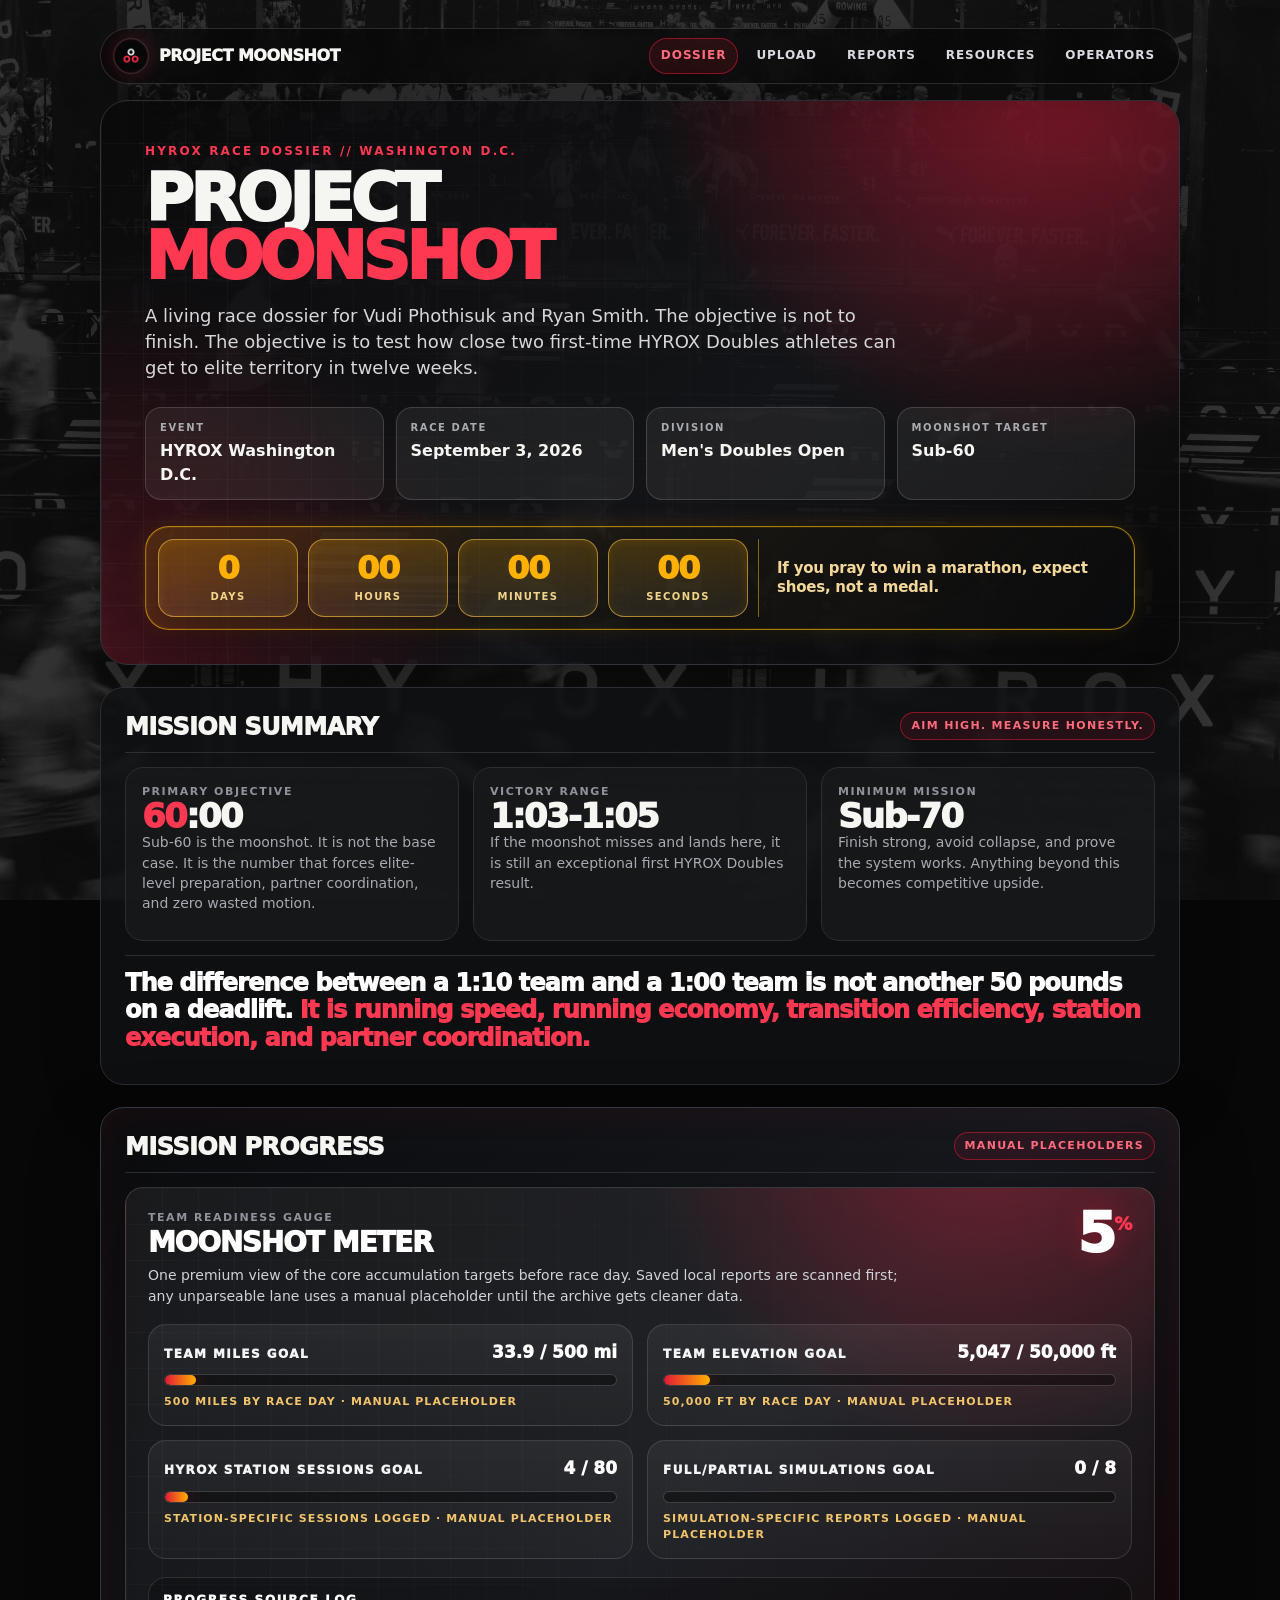
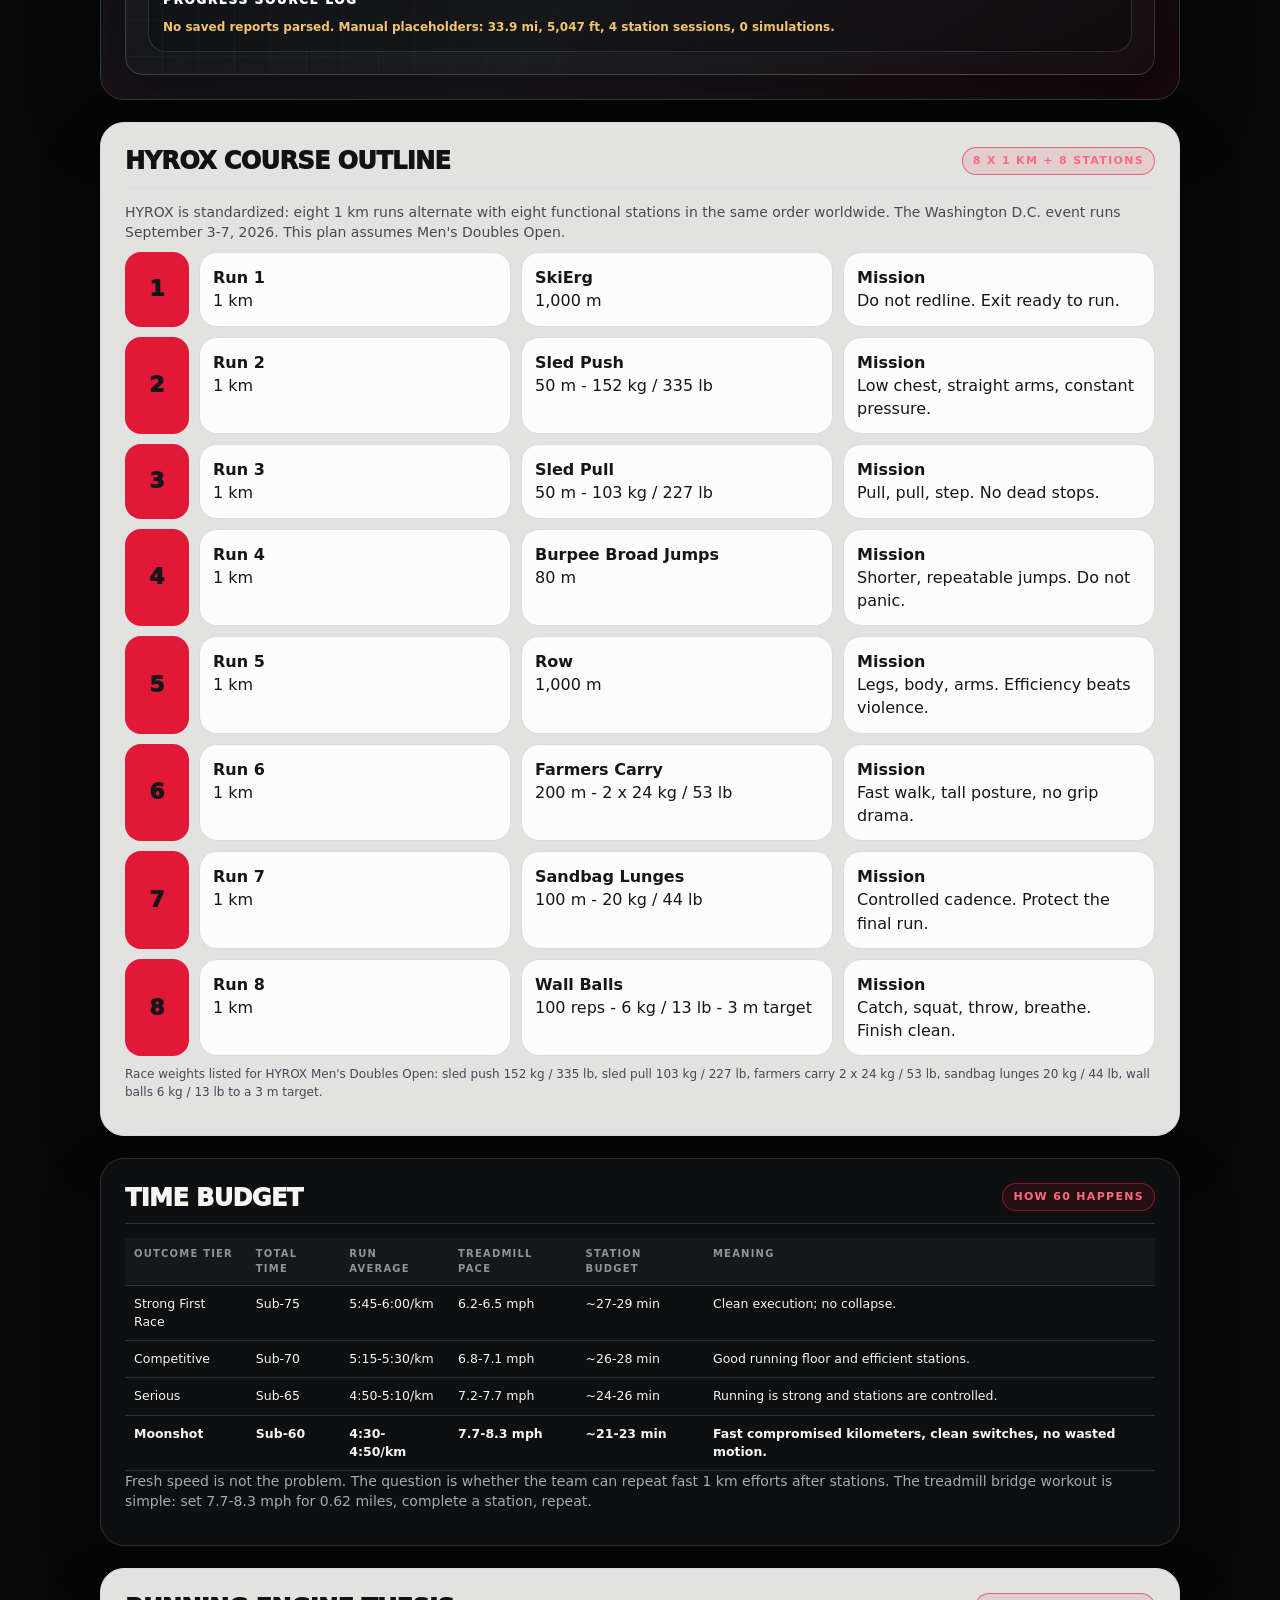
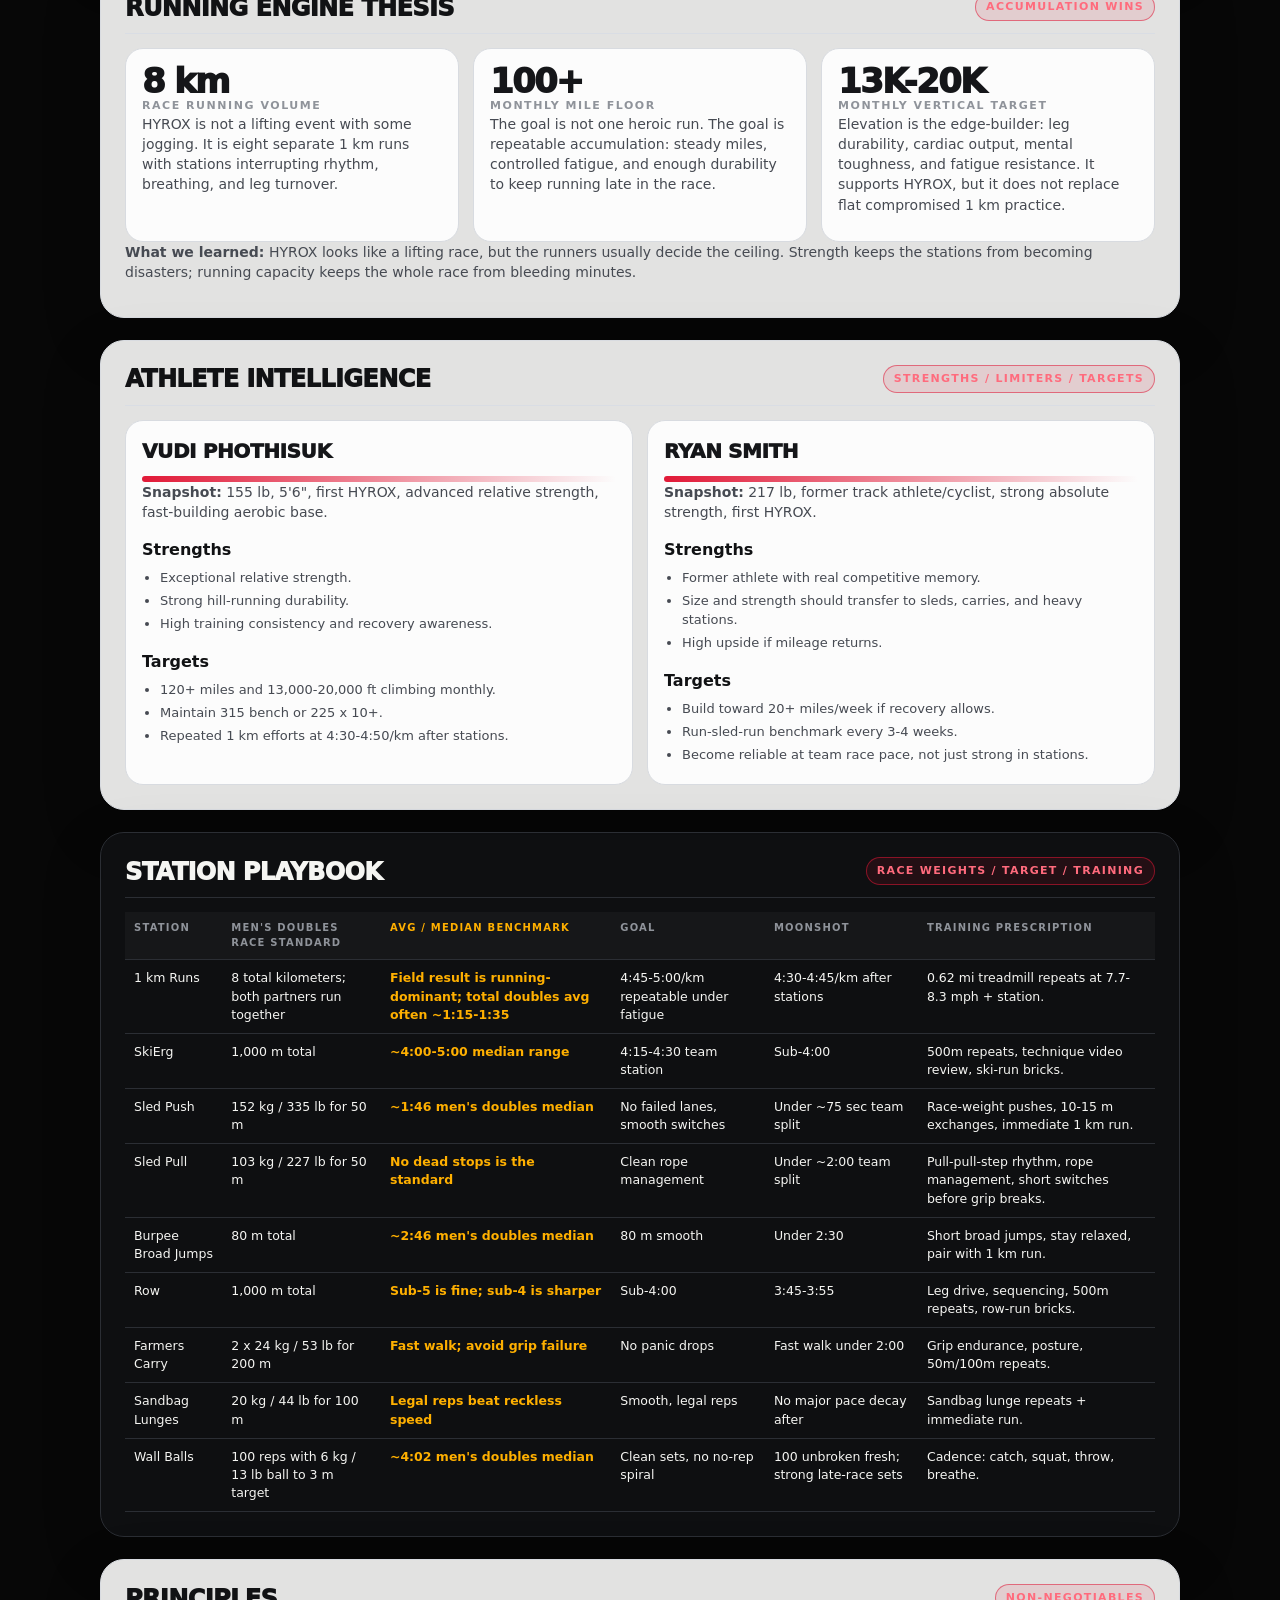
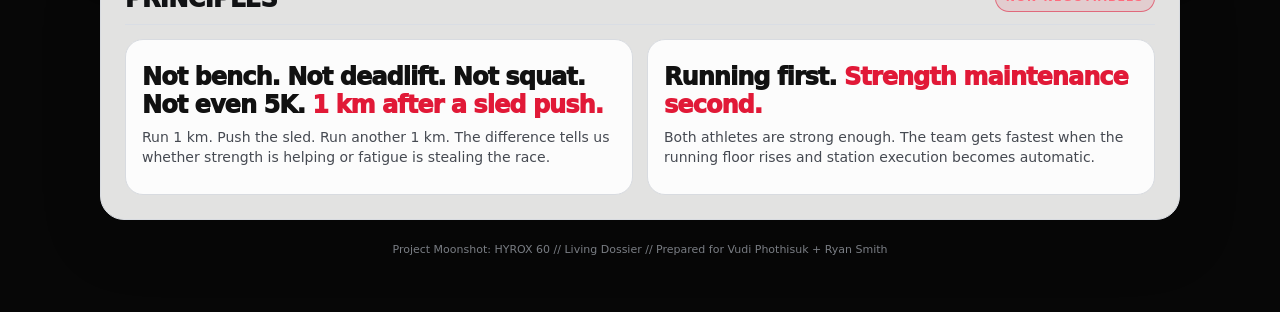
==== index.html @ 7781906c "Update favicon references and panel opacity" ====
<!DOCTYPE html>
<html lang="en">
<head>
<meta charset="UTF-8" />
<meta name="viewport" content="width=device-width, initial-scale=1.0" />
<title>Project Moonshot: HYROX 60</title>
<link rel="icon" type="image/png" href="OOO.png?v=4">
<link rel="apple-touch-icon" href="OOO.png?v=4">
<link rel="stylesheet" href="styles.css" />
<script src="script.js" defer></script>
</head>
<body class="page-index">
<div class="doc">
  <nav class="site-nav" aria-label="Project Moonshot navigation">
    <button class="mobile-menu-toggle" type="button" aria-label="Open navigation menu" aria-expanded="false" aria-controls="primary-nav-links" data-mobile-nav-toggle>
      <span></span>
      <span></span>
      <span></span>
    </button>
    <a class="brand" href="index.html"><span class="brand-mark"><img src="OOO.png" alt="Project Moonshot mark" class="brand-mark-img"></span><span>Project Moonshot</span></a>
    <div class="nav-links" id="primary-nav-links" data-mobile-menu>
      <a class="active" href="index.html">Dossier</a>
      <a href="upload.html">Upload</a>
      <a href="reports.html">Reports</a>
      <a href="resources.html">Resources</a>
      <a href="operators.html">OPERATORS</a>
    </div>
  </nav>

  <section class="hero">
    <div class="eyebrow">HYROX Race Dossier // Washington D.C.</div>
    <h1>Project <span class="h1-accent">Moonshot</span></h1>
    <div class="subtitle">A living race dossier for Vudi Phothisuk and Ryan Smith. The objective is not to finish. The objective is to test how close two first-time HYROX Doubles athletes can get to elite territory in twelve weeks.</div>
    <div class="meta">
      <div class="meta-card"><div class="label">Event</div><div class="value">HYROX Washington D.C.</div></div>
      <div class="meta-card"><div class="label">Race Date</div><div class="value">September 3, 2026</div></div>
      <div class="meta-card"><div class="label">Division</div><div class="value">Men's Doubles Open</div></div>
      <div class="meta-card"><div class="label">Moonshot Target</div><div class="value">Sub-60</div></div>
    </div>
    <div class="countdown" data-countdown aria-label="Countdown to race day">
      <div class="countdown-box"><strong data-days>--</strong><span>Days</span></div>
      <div class="countdown-box"><strong data-hours>--</strong><span>Hours</span></div>
      <div class="countdown-box"><strong data-minutes>--</strong><span>Minutes</span></div>
      <div class="countdown-box"><strong data-seconds>--</strong><span>Seconds</span></div>
      <figure class="countdown-quote" aria-live="polite">
        <blockquote data-daily-quote>The clock is not pressure. It is information.</blockquote>
      </figure>
    </div>
  </section>

  <section class="section">
    <div class="section-header"><h2>Mission Summary</h2><span class="tag">Aim high. Measure honestly.</span></div>
    <div class="grid grid-3">
      <div class="card"><div class="label">Primary Objective</div><div class="metric"><span>60</span>:00</div><p>Sub-60 is the moonshot. It is not the base case. It is the number that forces elite-level preparation, partner coordination, and zero wasted motion.</p></div>
      <div class="card"><div class="label">Victory Range</div><div class="metric">1:03-1:05</div><p>If the moonshot misses and lands here, it is still an exceptional first HYROX Doubles result.</p></div>
      <div class="card"><div class="label">Minimum Mission</div><div class="metric">Sub-70</div><p>Finish strong, avoid collapse, and prove the system works. Anything beyond this becomes competitive upside.</p></div>
    </div>
    <div class="divider"></div>
    <p class="quote">The difference between a 1:10 team and a 1:00 team is not another 50 pounds on a deadlift. <span class="red">It is running speed, running economy, transition efficiency, station execution, and partner coordination.</span></p>
  </section>

  <section class="section mission-progress" data-mission-progress>
    <div class="section-header"><h2>Mission Progress</h2><span class="tag" data-meter-source>Moonshot Meter</span></div>
    <div class="moonshot-meter card">
      <div class="meter-topline">
        <div>
          <div class="label">Team Readiness Gauge</div>
          <h3>Moonshot Meter</h3>
        </div>
        <div class="meter-score"><span data-meter-total>--</span><small>%</small></div>
      </div>
      <p class="meter-copy">One premium view of the core accumulation targets before race day. Saved local reports are scanned first; any unparseable lane uses a manual placeholder until the archive gets cleaner data.</p>
      <div class="meter-grid" aria-label="Moonshot Meter progress goals">
        <div class="meter-row" data-progress-row data-goal="miles" data-target="500">
          <div class="meter-row-head"><span>Team Miles Goal</span><strong data-progress-value>-- / 500 mi</strong></div>
          <div class="progress-track" role="progressbar" aria-label="Team Miles Goal" aria-valuemin="0" aria-valuemax="500" aria-valuenow="0"><span data-progress-bar></span></div>
          <div class="meter-note">500 miles by race day</div>
        </div>
        <div class="meter-row" data-progress-row data-goal="elevation" data-target="50000">
          <div class="meter-row-head"><span>Team Elevation Goal</span><strong data-progress-value>-- / 50,000 ft</strong></div>
          <div class="progress-track" role="progressbar" aria-label="Team Elevation Goal" aria-valuemin="0" aria-valuemax="50000" aria-valuenow="0"><span data-progress-bar></span></div>
          <div class="meter-note">50,000 ft by race day</div>
        </div>
        <div class="meter-row" data-progress-row data-goal="stations" data-target="80">
          <div class="meter-row-head"><span>HYROX Station Sessions Goal</span><strong data-progress-value>-- / 80</strong></div>
          <div class="progress-track" role="progressbar" aria-label="HYROX Station Sessions Goal" aria-valuemin="0" aria-valuemax="80" aria-valuenow="0"><span data-progress-bar></span></div>
          <div class="meter-note">Station-specific sessions logged</div>
        </div>
        <div class="meter-row" data-progress-row data-goal="simulations" data-target="8">
          <div class="meter-row-head"><span>Full/Partial Simulations Goal</span><strong data-progress-value>-- / 8</strong></div>
          <div class="progress-track" role="progressbar" aria-label="Full or partial simulation goal" aria-valuemin="0" aria-valuemax="8" aria-valuenow="0"><span data-progress-bar></span></div>
          <div class="meter-note">Simulation-specific reports logged</div>
        </div>
      </div>
      <div class="progress-source-log" data-progress-source-log aria-label="Progress source log">
        <div class="source-log-title">Progress Source Log</div>
        <div class="source-log-empty">No saved reports parsed yet. Manual placeholders are clearly labeled.</div>
      </div>
    </div>
  </section>

  <section class="section light">
    <div class="section-header"><h2>HYROX Course Outline</h2><span class="tag">8 x 1 km + 8 stations</span></div>
    <p>HYROX is standardized: eight 1 km runs alternate with eight functional stations in the same order worldwide. The Washington D.C. event runs September 3-7, 2026. This plan assumes Men's Doubles Open.</p>
    <div class="course-row"><div class="num">1</div><div class="card"><b>Run 1</b><br>1 km</div><div class="card"><b>SkiErg</b><br>1,000 m</div><div class="card"><b>Mission</b><br>Do not redline. Exit ready to run.</div></div>
    <div class="course-row"><div class="num">2</div><div class="card"><b>Run 2</b><br>1 km</div><div class="card"><b>Sled Push</b><br>50 m - 152 kg / 335 lb</div><div class="card"><b>Mission</b><br>Low chest, straight arms, constant pressure.</div></div>
    <div class="course-row"><div class="num">3</div><div class="card"><b>Run 3</b><br>1 km</div><div class="card"><b>Sled Pull</b><br>50 m - 103 kg / 227 lb</div><div class="card"><b>Mission</b><br>Pull, pull, step. No dead stops.</div></div>
    <div class="course-row"><div class="num">4</div><div class="card"><b>Run 4</b><br>1 km</div><div class="card"><b>Burpee Broad Jumps</b><br>80 m</div><div class="card"><b>Mission</b><br>Shorter, repeatable jumps. Do not panic.</div></div>
    <div class="course-row"><div class="num">5</div><div class="card"><b>Run 5</b><br>1 km</div><div class="card"><b>Row</b><br>1,000 m</div><div class="card"><b>Mission</b><br>Legs, body, arms. Efficiency beats violence.</div></div>
    <div class="course-row"><div class="num">6</div><div class="card"><b>Run 6</b><br>1 km</div><div class="card"><b>Farmers Carry</b><br>200 m - 2 x 24 kg / 53 lb</div><div class="card"><b>Mission</b><br>Fast walk, tall posture, no grip drama.</div></div>
    <div class="course-row"><div class="num">7</div><div class="card"><b>Run 7</b><br>1 km</div><div class="card"><b>Sandbag Lunges</b><br>100 m - 20 kg / 44 lb</div><div class="card"><b>Mission</b><br>Controlled cadence. Protect the final run.</div></div>
    <div class="course-row"><div class="num">8</div><div class="card"><b>Run 8</b><br>1 km</div><div class="card"><b>Wall Balls</b><br>100 reps - 6 kg / 13 lb - 3 m target</div><div class="card"><b>Mission</b><br>Catch, squat, throw, breathe. Finish clean.</div></div>
    <p class="small">Race weights listed for HYROX Men's Doubles Open: sled push 152 kg / 335 lb, sled pull 103 kg / 227 lb, farmers carry 2 x 24 kg / 53 lb, sandbag lunges 20 kg / 44 lb, wall balls 6 kg / 13 lb to a 3 m target.</p>
  </section>

  <section class="section">
    <div class="section-header"><h2>Time Budget</h2><span class="tag">How 60 happens</span></div>
    <table class="time-budget-table">
      <thead><tr><th>Outcome Tier</th><th>Total Time</th><th>Run Average</th><th>Treadmill Pace</th><th>Station Budget</th><th>Meaning</th></tr></thead>
      <tbody>
        <tr><td>Strong First Race</td><td>Sub-75</td><td>5:45-6:00/km</td><td>6.2-6.5 mph</td><td>~27-29 min</td><td>Clean execution; no collapse.</td></tr>
        <tr><td>Competitive</td><td>Sub-70</td><td>5:15-5:30/km</td><td>6.8-7.1 mph</td><td>~26-28 min</td><td>Good running floor and efficient stations.</td></tr>
        <tr><td>Serious</td><td>Sub-65</td><td>4:50-5:10/km</td><td>7.2-7.7 mph</td><td>~24-26 min</td><td>Running is strong and stations are controlled.</td></tr>
        <tr><td><b>Moonshot</b></td><td><b>Sub-60</b></td><td><b>4:30-4:50/km</b></td><td><b>7.7-8.3 mph</b></td><td><b>~21-23 min</b></td><td><b>Fast compromised kilometers, clean switches, no wasted motion.</b></td></tr>
      </tbody>
    </table>
    <p>Fresh speed is not the problem. The question is whether the team can repeat fast 1 km efforts after stations. The treadmill bridge workout is simple: set 7.7-8.3 mph for 0.62 miles, complete a station, repeat.</p>
  </section>

  <section class="section light">
    <div class="section-header"><h2>Running Engine Thesis</h2><span class="tag">Accumulation wins</span></div>
    <div class="grid grid-3">
      <div class="card"><div class="metric">8 km</div><div class="label">Race running volume</div><p>HYROX is not a lifting event with some jogging. It is eight separate 1 km runs with stations interrupting rhythm, breathing, and leg turnover.</p></div>
      <div class="card"><div class="metric">100+</div><div class="label">Monthly mile floor</div><p>The goal is not one heroic run. The goal is repeatable accumulation: steady miles, controlled fatigue, and enough durability to keep running late in the race.</p></div>
      <div class="card"><div class="metric">13K-20K</div><div class="label">Monthly vertical target</div><p>Elevation is the edge-builder: leg durability, cardiac output, mental toughness, and fatigue resistance. It supports HYROX, but it does not replace flat compromised 1 km practice.</p></div>
    </div>
    <p><b>What we learned:</b> HYROX looks like a lifting race, but the runners usually decide the ceiling. Strength keeps the stations from becoming disasters; running capacity keeps the whole race from bleeding minutes.</p>
  </section>

  <section class="section light">
    <div class="section-header"><h2>Athlete Intelligence</h2><span class="tag">Strengths / limiters / targets</span></div>
    <div class="grid grid-2">
      <div class="card">
        <div class="name">Vudi Phothisuk</div><div class="redline"></div>
        <p><b>Snapshot:</b> 155 lb, 5'6", first HYROX, advanced relative strength, fast-building aerobic base.</p>
        <h3>Strengths</h3><ul><li>Exceptional relative strength.</li><li>Strong hill-running durability.</li><li>High training consistency and recovery awareness.</li></ul>
        <h3>Targets</h3><ul><li>120+ miles and 13,000-20,000 ft climbing monthly.</li><li>Maintain 315 bench or 225 x 10+.</li><li>Repeated 1 km efforts at 4:30-4:50/km after stations.</li></ul>
      </div>
      <div class="card">
        <div class="name">Ryan Smith</div><div class="redline"></div>
        <p><b>Snapshot:</b> 217 lb, former track athlete/cyclist, strong absolute strength, first HYROX.</p>
        <h3>Strengths</h3><ul><li>Former athlete with real competitive memory.</li><li>Size and strength should transfer to sleds, carries, and heavy stations.</li><li>High upside if mileage returns.</li></ul>
        <h3>Targets</h3><ul><li>Build toward 20+ miles/week if recovery allows.</li><li>Run-sled-run benchmark every 3-4 weeks.</li><li>Become reliable at team race pace, not just strong in stations.</li></ul>
      </div>
    </div>
  </section>

  <section class="section">
    <div class="section-header"><h2>Station Playbook</h2><span class="tag">Race weights / target / training</span></div>
    <table class="station-table">
      <thead><tr><th>Station</th><th>Men's Doubles Race Standard</th><th class="avg">Avg / Median Benchmark</th><th>Goal</th><th>Moonshot</th><th>Training Prescription</th></tr></thead>
      <tbody>
        <tr><td>1 km Runs</td><td>8 total kilometers; both partners run together</td><td class="avg">Field result is running-dominant; total doubles avg often ~1:15-1:35</td><td>4:45-5:00/km repeatable under fatigue</td><td>4:30-4:45/km after stations</td><td>0.62 mi treadmill repeats at 7.7-8.3 mph + station.</td></tr>
        <tr><td>SkiErg</td><td>1,000 m total</td><td class="avg">~4:00-5:00 median range</td><td>4:15-4:30 team station</td><td>Sub-4:00</td><td>500m repeats, technique video review, ski-run bricks.</td></tr>
        <tr><td>Sled Push</td><td>152 kg / 335 lb for 50 m</td><td class="avg">~1:46 men's doubles median</td><td>No failed lanes, smooth switches</td><td>Under ~75 sec team split</td><td>Race-weight pushes, 10-15 m exchanges, immediate 1 km run.</td></tr>
        <tr><td>Sled Pull</td><td>103 kg / 227 lb for 50 m</td><td class="avg">No dead stops is the standard</td><td>Clean rope management</td><td>Under ~2:00 team split</td><td>Pull-pull-step rhythm, rope management, short switches before grip breaks.</td></tr>
        <tr><td>Burpee Broad Jumps</td><td>80 m total</td><td class="avg">~2:46 men's doubles median</td><td>80 m smooth</td><td>Under 2:30</td><td>Short broad jumps, stay relaxed, pair with 1 km run.</td></tr>
        <tr><td>Row</td><td>1,000 m total</td><td class="avg">Sub-5 is fine; sub-4 is sharper</td><td>Sub-4:00</td><td>3:45-3:55</td><td>Leg drive, sequencing, 500m repeats, row-run bricks.</td></tr>
        <tr><td>Farmers Carry</td><td>2 x 24 kg / 53 lb for 200 m</td><td class="avg">Fast walk; avoid grip failure</td><td>No panic drops</td><td>Fast walk under 2:00</td><td>Grip endurance, posture, 50m/100m repeats.</td></tr>
        <tr><td>Sandbag Lunges</td><td>20 kg / 44 lb for 100 m</td><td class="avg">Legal reps beat reckless speed</td><td>Smooth, legal reps</td><td>No major pace decay after</td><td>Sandbag lunge repeats + immediate run.</td></tr>
        <tr><td>Wall Balls</td><td>100 reps with 6 kg / 13 lb ball to 3 m target</td><td class="avg">~4:02 men's doubles median</td><td>Clean sets, no no-rep spiral</td><td>100 unbroken fresh; strong late-race sets</td><td>Cadence: catch, squat, throw, breathe.</td></tr>
      </tbody>
    </table>
  </section>

  <section class="section light">
    <div class="section-header"><h2>Principles</h2><span class="tag">Non-negotiables</span></div>
    <div class="grid grid-2">
      <div class="card"><p class="quote" style="color:#111">Not bench. Not deadlift. Not squat. Not even 5K. <span style="color:#e11937">1 km after a sled push.</span></p><p>Run 1 km. Push the sled. Run another 1 km. The difference tells us whether strength is helping or fatigue is stealing the race.</p></div>
      <div class="card"><p class="quote" style="color:#111">Running first. <span style="color:#e11937">Strength maintenance second.</span></p><p>Both athletes are strong enough. The team gets fastest when the running floor rises and station execution becomes automatic.</p></div>
    </div>
  </section>

  <div class="footer">Project Moonshot: HYROX 60 // Living Dossier // Prepared for Vudi Phothisuk + Ryan Smith</div>
</div>
</body>
</html>
---- styles.css ----
:root{
  --bg:#070707; --card:rgba(17,18,20,.82); --card2:rgba(23,25,28,.80); --ink:#f5f5f2; --muted:#a7aab0;
  --line:#2b2e34; --red:#e11937; --red2:#ff3852; --white:#ffffff; --silver:#d8dce3;
  --amber:#ffb000; --green:#32d583; --blue:#60a5fa; --darkred:#420912;
}
*{box-sizing:border-box;-webkit-font-smoothing:antialiased;}
html,body{margin:0;padding:0;color:var(--ink);font-family:Inter, ui-sans-serif, system-ui, -apple-system, BlinkMacSystemFont,"Segoe UI",sans-serif;line-height:1.45;}
html{background:var(--bg);min-height:100%;}
body{position:relative;isolation:isolate;min-height:100vh;padding:28px 0 54px;overflow-x:hidden;background:var(--bg);}
body::before{content:"";position:fixed;inset:0;pointer-events:none;z-index:0;background-image:var(--page-bg-image,none);background-repeat:no-repeat;background-size:cover;background-position:var(--page-bg-position,right center);background-attachment:fixed;opacity:.32;filter:grayscale(100%) contrast(82%) brightness(1.66);}
body::after{content:"";position:fixed;inset:0;pointer-events:none;z-index:1;background:linear-gradient(90deg,rgba(5,5,5,.43) 0%,rgba(5,5,5,.41) 42%,rgba(5,5,5,.39) 100%);}
body.page-index{--page-bg-image:url("Hyrox 2.webp");--page-bg-position:right center;}
body.page-upload{--page-bg-image:url("Hyrox 4.avif");--page-bg-position:left center;}
body.page-reports{--page-bg-image:url("Hyrox 3.jpg");--page-bg-position:right center;}
body.page-resources{--page-bg-image:url("Hyrox 1.webp");--page-bg-position:left center;}
a{color:inherit;}
.doc{position:relative;z-index:2;width:1080px;max-width:calc(100vw - 32px);margin:0 auto;}
.site-nav{position:sticky;top:12px;z-index:20;display:flex;align-items:center;justify-content:space-between;gap:16px;margin:0 auto 16px;padding:9px 12px;border:1px solid rgba(255,255,255,.14);border-radius:999px;background:rgba(7,7,7,.68);backdrop-filter:blur(12px);box-shadow:0 16px 48px rgba(0,0,0,.24);}
.brand{display:inline-flex;align-items:center;gap:10px;text-decoration:none;font-weight:950;text-transform:uppercase;letter-spacing:-.03em;white-space:nowrap;}
.brand-mark{display:inline-grid;place-items:center;width:36px;height:36px;min-width:36px;border-radius:50%;background:rgba(7,7,7,.78);border:1px solid rgba(255,255,255,.16);box-shadow:0 0 0 1px rgba(225,25,55,.18) inset,0 0 18px rgba(225,25,55,.24);overflow:hidden;}
.brand-mark-img{width:28px;height:28px;object-fit:contain;display:block;}
.mobile-menu-toggle{display:none;appearance:none;border:0;background:transparent;color:inherit;font:inherit;}
.nav-links{display:flex;align-items:center;gap:6px;flex-wrap:wrap;justify-content:flex-end;}
.nav-links a{padding:8px 11px;border:1px solid transparent;border-radius:999px;color:#d9dbe0;text-decoration:none;font-size:12px;font-weight:850;text-transform:uppercase;letter-spacing:.08em;}
.nav-links a:hover,.nav-links a.active{border-color:rgba(225,25,55,.55);background:rgba(225,25,55,.12);color:#ff6b7d;}
.hero{position:relative;overflow:hidden;border:1px solid #31343a;border-radius:28px;padding:42px 44px 34px;background:
  radial-gradient(circle at 88% -10%,rgba(225,25,55,.55),transparent 36%),
  radial-gradient(circle at 0% 100%,rgba(225,25,55,.24),transparent 32%),
  linear-gradient(135deg,rgba(10,10,11,.84) 0%,rgba(21,22,26,.82) 60%,rgba(9,9,9,.88) 100%);box-shadow:0 30px 80px rgba(0,0,0,.38);}
.hero:before{content:"";position:absolute;inset:0;background:linear-gradient(90deg,rgba(255,255,255,.04) 1px,transparent 1px),linear-gradient(rgba(255,255,255,.03) 1px,transparent 1px);background-size:42px 42px;mask-image:linear-gradient(90deg,rgba(0,0,0,.85),transparent);}
.hero>*{position:relative;z-index:1;}
.eyebrow{letter-spacing:.18em;text-transform:uppercase;font-weight:800;color:var(--red2);font-size:12px;margin-bottom:10px;}
h1{font-size:66px;line-height:.88;margin:0;text-transform:uppercase;letter-spacing:-.06em;font-weight:950;}
.h1-accent{color:var(--red2);display:block;}
.subtitle{margin-top:16px;color:#d7d7d9;font-size:18px;max-width:760px;}
.meta{display:grid;grid-template-columns:repeat(4,1fr);gap:12px;margin-top:26px;}
.meta-card{background:rgba(255,255,255,.06);border:1px solid rgba(255,255,255,.15);border-radius:16px;padding:13px 14px;}
.meta-card .label{font-size:10px;text-transform:uppercase;letter-spacing:.16em;color:#a9abb0;font-weight:800;}
.meta-card .value{font-size:16px;font-weight:850;margin-top:4px;}
.countdown{display:grid;grid-template-columns:repeat(4,1fr) 2.6fr;align-items:stretch;gap:10px;margin-top:26px;padding:12px;border:1px solid rgba(255,193,7,.62);border-radius:24px;background:linear-gradient(135deg,rgba(255,176,0,.16),rgba(166,110,0,.08) 36%,rgba(11,12,14,.94));box-shadow:0 0 0 1px rgba(255,176,0,.14) inset,0 18px 44px rgba(0,0,0,.24),0 0 32px rgba(255,176,0,.18);}
.countdown-box{min-width:0;border:1px solid rgba(255,201,71,.58);border-radius:16px;background:linear-gradient(180deg,rgba(255,176,0,.18),rgba(255,255,255,.055));padding:12px 14px;text-align:center;box-shadow:0 0 16px rgba(255,176,0,.14) inset,0 10px 24px rgba(0,0,0,.22);}
.countdown-box strong{display:block;font-size:32px;line-height:1;font-weight:950;letter-spacing:-.04em;color:var(--amber);text-shadow:none;}
.countdown-box span{display:block;margin-top:6px;color:#f2d48a;font-size:10px;text-transform:uppercase;letter-spacing:.14em;font-weight:900;}
.countdown-quote{display:flex;align-items:center;min-width:0;min-height:100%;margin:0;border-left:1px solid rgba(255,201,71,.46);padding:12px 18px;}
.countdown-quote blockquote{position:relative;margin:0;padding-left:0;color:#f4d89a;font-size:15px;line-height:1.28;font-weight:850;letter-spacing:-.015em;}
.countdown-quote blockquote:before{content:none;}
.section{margin-top:22px;background:var(--card);backdrop-filter:blur(2px);border:1px solid var(--line);border-radius:24px;padding:24px;box-shadow:0 20px 60px rgba(0,0,0,.18);}
.section.light{background:rgba(251,251,250,.9);color:#151619;border-color:#d8dbe0;}
.section.light p,.section.light li,.section.light td{color:#464a52;}
.section.light h2,.section.light h3{color:#111214;}
.report-featured h2,.report-archive-index h2{color:var(--amber) !important;}
.latest-helper{margin:-4px 0 8px;color:#8a9099;font-size:11px;font-weight:800;letter-spacing:.02em;}
.section-header{display:flex;align-items:flex-end;justify-content:space-between;gap:16px;margin-bottom:14px;border-bottom:1px solid var(--line);padding-bottom:12px;}
.section.light .section-header{border-bottom-color:#d9dde4;}
h2{font-size:24px;line-height:1.05;margin:0;text-transform:uppercase;letter-spacing:-.025em;font-weight:950;}
h3{font-size:16px;margin:16px 0 8px;font-weight:850;}
p{font-size:14px;color:var(--muted);margin:0 0 10px;}
.small{font-size:12px;color:var(--muted);}
.tag{display:inline-flex;align-items:center;border:1px solid rgba(225,25,55,.55);background:rgba(225,25,55,.1);color:#ff6b7d;border-radius:999px;padding:5px 10px;font-size:11px;text-transform:uppercase;letter-spacing:.12em;font-weight:800;white-space:nowrap;}
.grid{display:grid;gap:14px;}.grid-2{grid-template-columns:repeat(2,minmax(0,1fr));}.grid-3{grid-template-columns:repeat(3,minmax(0,1fr));}.grid-4{grid-template-columns:repeat(4,minmax(0,1fr));}
.card{background:var(--card2);border:1px solid var(--line);border-radius:18px;padding:16px;}
.section.light .card{background:rgba(255,255,255,.9);border-color:#d8dbe0;}
.metric{font-size:34px;font-weight:950;letter-spacing:-.05em;line-height:.95;}.metric span{color:var(--red2);}
.label{font-size:11px;text-transform:uppercase;letter-spacing:.14em;font-weight:850;color:#8f939a;}
.divider{height:1px;background:var(--line);margin:14px 0;}.redline{height:6px;background:linear-gradient(90deg,var(--red),transparent);border-radius:999px;margin:10px 0 0;}
ul{margin:8px 0 0;padding-left:18px;}li{font-size:13px;color:var(--muted);margin:4px 0;}
table{width:100%;border-collapse:collapse;margin-top:10px;font-size:12.5px;}th,td{padding:9px 9px;border-bottom:1px solid var(--line);text-align:left;vertical-align:top;}th{font-size:10px;text-transform:uppercase;letter-spacing:.12em;color:#8f939a;background:rgba(255,255,255,.03);font-weight:900;}.section.light th{background:#f0f1f3;border-bottom-color:#d9dde4;}.section.light td{border-bottom-color:#e3e5e9;}
.course-row{display:grid;grid-template-columns:64px 1fr 1fr 1fr;gap:10px;align-items:stretch;margin-bottom:10px;}.num{display:flex;align-items:center;justify-content:center;background:var(--red);border-radius:16px;font-weight:950;font-size:22px;}.course-row .card{padding:13px;}
.pill{display:inline-block;border:1px solid #3a3d43;border-radius:999px;padding:4px 9px;font-size:11px;color:#d8dce3;margin:2px 4px 2px 0;}.section.light .pill{border-color:#d4d8dd;color:#39404a;background:#f7f7f7;}
.status-green{color:var(--green);font-weight:900;}.status-amber{color:var(--amber);font-weight:900;}.status-red{color:#ff5368;font-weight:900;}.avg{color:var(--amber);font-weight:900;}
.timeline{display:grid;grid-template-columns:repeat(4,1fr);gap:12px;}.phase{position:relative;overflow:hidden;background:linear-gradient(180deg,#1b1d21,#101114);border:1px solid var(--line);border-radius:18px;padding:16px;min-height:190px;}.phase:before{content:"";position:absolute;top:0;left:0;right:0;height:5px;background:var(--red);}.phase .week{font-weight:950;color:var(--red2);font-size:13px;text-transform:uppercase;letter-spacing:.12em;}.phase h3{margin-top:8px;color:#fff !important;}.phase li,.phase p{color:#f3f4f6 !important;}.phase ul{color:#f3f4f6;}
.upload-card{background:#fbfbfa;color:#151619;border:1px solid #d8dbe0;border-radius:18px;padding:18px;margin-top:14px;}.upload-card h3{color:#111214;margin-top:0;}.upload-card p,.upload-card li{color:#464a52;}.upload-grid{display:grid;grid-template-columns:1.05fr 1.1fr 1fr;gap:10px;}.upload-cell{border:1px solid #dfe3e8;border-radius:12px;padding:12px;background:#fff;}.upload-cell .label{font-size:10px;letter-spacing:.14em;text-transform:uppercase;font-weight:900;color:#8b9098;margin-bottom:6px;}.upload-cell .value{font-size:13px;color:#343841;}
.page-upload .section.light{background:linear-gradient(180deg,rgba(18,19,22,.62),rgba(8,9,11,.50));color:var(--ink);border-color:rgba(255,255,255,.14);backdrop-filter:blur(10px) saturate(125%);}
.page-upload .section.light .section-header{border-bottom-color:rgba(255,255,255,.12);}
.page-upload .section.light h2,.page-upload .section.light h3{color:#fff;}
.page-upload .section.light p,.page-upload .section.light li{color:#d2d5dc;}
.page-upload .upload-card{background:linear-gradient(180deg,rgba(18,19,22,.64),rgba(7,8,10,.46));color:var(--ink);border-color:rgba(255,255,255,.13);box-shadow:0 16px 44px rgba(0,0,0,.22);backdrop-filter:blur(12px) saturate(128%);}
.page-upload .upload-card h3{color:#fff;}
.page-upload .upload-card p,.page-upload .upload-card li{color:#d2d5dc;}
.page-upload .upload-cell,.page-upload .form-metadata{background:rgba(255,255,255,.052);border-color:rgba(255,255,255,.12);}
.page-upload .upload-cell .label,.page-upload .metadata-bar .label{color:#aeb3bc;}
.page-upload .upload-cell .value,.page-upload .metadata-bar .value{color:#f2f3f5;}
.page-upload input,.page-upload textarea,.page-upload select{background:rgba(3,4,6,.56);border-color:rgba(255,255,255,.16);color:#f5f5f2;}
.page-upload input::placeholder,.page-upload textarea::placeholder{color:#7f858f;}
.page-upload .summary-preview{background:linear-gradient(135deg,rgba(255,176,0,.16),rgba(18,19,22,.58) 58%);box-shadow:0 12px 34px rgba(255,176,0,.10);}
.page-upload .summary-preview p{color:#f4d89a;}
.page-upload .light-note{color:#bbc0c9;}
.command-form{display:grid;gap:14px;}.metadata-bar{display:grid;grid-template-columns:repeat(3,1fr);gap:10px;align-items:end;}.metadata-bar .label{font-size:10px;letter-spacing:.14em;text-transform:uppercase;font-weight:950;color:#8b9098;margin-bottom:6px;}.metadata-bar .value{font-size:13px;color:#343841;font-weight:800;}.form-metadata{border:1px solid #d8dbe0;border-radius:18px;background:#fbfbfa;padding:14px;}.form-grid{display:grid;grid-template-columns:1fr 1fr;gap:14px;align-items:stretch;}.report-layout{display:grid;grid-template-columns:1fr 1fr;gap:14px;align-items:stretch;}.report-box-full{grid-column:1 / -1;}.report-box textarea{min-height:210px;}.report-box-full textarea{min-height:240px;}.preview-layout{margin-top:14px;}.form-box{display:grid;gap:12px;margin-top:0;}.form-box h3{margin-bottom:0;}.form-row{display:grid;grid-template-columns:1fr 1fr;gap:14px;}.form-row.compact{gap:10px;}label{display:block;font-size:11px;text-transform:uppercase;letter-spacing:.14em;font-weight:900;color:#8f939a;margin-bottom:7px;}input,textarea,select{width:100%;border:1px solid #d8dbe0;border-radius:14px;background:#fff;color:#151619;padding:12px 13px;font:14px/1.45 inherit;}textarea{min-height:154px;resize:vertical;}.mock-actions{display:flex;gap:10px;flex-wrap:wrap;align-items:center;margin-top:4px;}.button{display:inline-flex;align-items:center;justify-content:center;border:1px solid rgba(225,25,55,.62);border-radius:999px;background:var(--red);color:#fff;text-decoration:none;padding:10px 14px;font-size:12px;font-weight:950;text-transform:uppercase;letter-spacing:.1em;}.button.secondary{background:transparent;color:#ff6b7d;}.button.disabled{opacity:.58;cursor:not-allowed;}.button.danger{border-color:rgba(255,83,104,.55);color:#ff5368;}
.summary-preview{border:1px solid rgba(255,176,0,.55);border-radius:18px;background:linear-gradient(135deg,#fff8e6,#fff 58%);box-shadow:0 12px 28px rgba(255,176,0,.14);padding:14px 16px;}.summary-preview .label{font-size:10px;letter-spacing:.14em;text-transform:uppercase;font-weight:950;color:var(--amber);margin-bottom:7px;}.summary-preview p{margin:0;color:#24211a;font-size:14px;font-weight:800;line-height:1.5;}.generated-summary{margin-top:9px;border-left:3px solid var(--amber);padding:8px 10px;background:rgba(255,176,0,.09);border-radius:10px;color:#d9dde4;font-size:12px;line-height:1.4;}.generated-summary span{display:block;margin-bottom:3px;color:var(--amber);font-size:9px;text-transform:uppercase;letter-spacing:.13em;font-weight:950;}.archive-summary{color:#d9dde4;} .section.light .archive-summary{color:#343841;background:#fff8e6;}
.rawbox{width:100%;min-height:120px;border:1px dashed #b7bdc7;border-radius:14px;background:#fff;color:#333;padding:12px;font:13px/1.45 ui-monospace,SFMono-Regular,Menlo,Consolas,monospace;}.light-note{font-size:12px;color:#5d636d;margin-top:10px;}.template{font-family:ui-monospace,SFMono-Regular,Menlo,Monaco,Consolas,"Liberation Mono",monospace;font-size:12.5px;white-space:pre-wrap;background:#0b0c0e;border:1px solid #30343a;border-radius:16px;padding:16px;color:#f5f5f2;}.quote{font-size:24px;line-height:1.15;font-weight:950;letter-spacing:-.04em;color:#fff;margin:8px 0;}.quote .red{color:var(--red2);}.compare{display:grid;grid-template-columns:1fr 1fr;gap:14px;}.team{border-radius:20px;padding:18px;border:1px solid var(--line);background:linear-gradient(180deg,#17191d,#101114);}.team.enemy{background:linear-gradient(180deg,#1e1115,#10090b);border-color:#44202a;}.name{font-size:20px;font-weight:950;letter-spacing:-.02em;text-transform:uppercase;}
.resource-link{display:flex;align-items:flex-start;justify-content:space-between;gap:14px;text-decoration:none;transition:transform .15s ease,border-color .15s ease;}.resource-link:hover{transform:translateY(-2px);border-color:rgba(225,25,55,.55);}.resource-link .arrow{color:var(--red2);font-weight:950;}.report-status{display:inline-flex;border-radius:999px;padding:4px 8px;font-size:10px;text-transform:uppercase;letter-spacing:.12em;font-weight:900;background:rgba(50,213,131,.12);color:var(--green);border:1px solid rgba(50,213,131,.35);}.report-status.pending{background:rgba(255,176,0,.1);color:var(--amber);border-color:rgba(255,176,0,.35);}

.archive-cards{display:grid;gap:14px;margin-top:14px;}
.archive-card{border:1px solid rgba(255,255,255,.12);border-radius:20px;background:linear-gradient(180deg,rgba(255,255,255,.06),rgba(255,255,255,.025));box-shadow:0 16px 38px rgba(0,0,0,.18);padding:16px;}
.archive-card-header{display:flex;align-items:flex-start;justify-content:space-between;gap:14px;border-bottom:1px solid rgba(255,255,255,.1);padding-bottom:12px;margin-bottom:12px;}
.archive-card-body{display:grid;grid-template-columns:repeat(2,minmax(0,1fr));gap:12px;}
.archive-field{min-width:0;border:1px solid rgba(255,255,255,.09);border-radius:14px;background:rgba(255,255,255,.035);padding:11px 12px;}
.archive-field.wide{grid-column:1 / -1;}
.archive-field .label{margin-bottom:5px;}
.archive-field.is-headline .label,.archive-field.is-summary .label{color:var(--amber);}
.archive-field.is-headline .archive-field-value{color:var(--amber);font-weight:950;}
.latest-report-table tr.is-summary td:first-child{color:var(--amber);font-weight:950;}
.latest-report-table tr.is-headline td:nth-child(2){color:var(--amber);font-weight:950;}
.archive-field-value{color:#d9dde4;font-size:13px;line-height:1.45;overflow-wrap:anywhere;}
.archive-card-actions{display:flex;gap:9px;flex-wrap:wrap;margin-top:14px;padding-top:12px;border-top:1px solid rgba(255,255,255,.1);}
.section.light .archive-card{background:#fff;border-color:#d8dbe0;box-shadow:0 12px 28px rgba(17,18,20,.07);}
.section.light .archive-card-header,.section.light .archive-card-actions{border-color:#e3e5e9;}
.section.light .archive-field{background:#fbfbfa;border-color:#e3e5e9;}
.section.light .archive-field-value{color:#343841;}

.report-featured{position:relative;overflow:hidden;background:linear-gradient(180deg,rgba(18,19,22,.58),rgba(8,9,11,.48)),radial-gradient(circle at 92% 0%,rgba(255,176,0,.12),transparent 32%);color:var(--ink);border-color:rgba(255,176,0,.52);box-shadow:0 0 0 1px rgba(255,176,0,.12) inset,0 24px 70px rgba(0,0,0,.30),0 0 34px rgba(255,176,0,.08);backdrop-filter:blur(10px) saturate(125%);}
.report-featured:before{content:"";position:absolute;inset:0;background:linear-gradient(90deg,rgba(255,255,255,.035) 1px,transparent 1px),linear-gradient(rgba(255,255,255,.026) 1px,transparent 1px);background-size:38px 38px;mask-image:linear-gradient(90deg,rgba(0,0,0,.74),transparent);pointer-events:none;}
.report-featured>*{position:relative;z-index:1;}
.report-featured .section-header{border-bottom-color:rgba(255,176,0,.28);}
.report-featured p,.report-featured li,.report-featured td{color:#d5d8de;}
.report-featured h2,.report-featured h3{color:var(--amber) !important;}
.report-featured .latest-helper{color:#f0c66d;}
.report-featured table th{background:rgba(255,255,255,.045);border-bottom-color:rgba(255,255,255,.12);}
.report-featured table td{border-bottom-color:rgba(255,255,255,.10);}
.report-featured .latest-report-table tr.is-summary td:first-child,.report-featured .latest-report-table tr.is-headline td:nth-child(2){color:var(--amber);}
.resource-command-links{background:linear-gradient(180deg,rgba(18,19,22,.54),rgba(8,9,11,.44));color:var(--ink);border-color:rgba(255,255,255,.14);box-shadow:0 20px 60px rgba(0,0,0,.24);backdrop-filter:blur(10px) saturate(122%);}
.resource-command-links .section-header{border-bottom-color:rgba(255,255,255,.12);}
.resource-command-links p,.resource-command-links li{color:#cdd1d8;}
.resource-command-links h2,.resource-command-links h3{color:#fff;}
.resource-command-links .card{background:linear-gradient(180deg,rgba(255,255,255,.065),rgba(255,255,255,.028));border-color:rgba(255,255,255,.12);}
.resource-command-links .resource-link:hover{border-color:rgba(255,176,0,.44);}
.progress-source-log{margin-top:18px;border:1px solid rgba(255,255,255,.12);border-radius:18px;background:rgba(0,0,0,.22);padding:14px;}
.source-log-title{color:#fff;font-size:12px;text-transform:uppercase;letter-spacing:.14em;font-weight:950;margin-bottom:10px;}
.source-log-empty{color:#f2c46c;font-size:12px;font-weight:800;line-height:1.45;}
.source-log-card{border-top:1px solid rgba(255,255,255,.1);padding-top:10px;margin-top:10px;}
.source-log-week{color:#fff;font-weight:950;margin-bottom:8px;}
.source-log-card dl{display:grid;grid-template-columns:220px 1fr;gap:6px 12px;margin:0;}
.source-log-card dt{color:#aeb3bc;font-size:10px;text-transform:uppercase;letter-spacing:.11em;font-weight:950;}
.source-log-card dd{margin:0;color:#f5f5f2;font-size:12px;font-weight:800;}

.mission-progress{background:linear-gradient(135deg,#0b0c0e 0%,#16181d 58%,#10080b 100%);border-color:#343841;box-shadow:0 26px 70px rgba(0,0,0,.28),0 0 42px rgba(225,25,55,.08) inset;}
.moonshot-meter{position:relative;overflow:hidden;padding:22px;border-color:rgba(255,255,255,.14);background:radial-gradient(circle at 84% -18%,rgba(225,25,55,.42),transparent 34%),linear-gradient(180deg,rgba(255,255,255,.055),rgba(255,255,255,.025));box-shadow:0 18px 54px rgba(0,0,0,.24);}
.moonshot-meter:before{content:"";position:absolute;inset:0;background:linear-gradient(90deg,rgba(255,255,255,.045) 1px,transparent 1px),linear-gradient(rgba(255,255,255,.03) 1px,transparent 1px);background-size:36px 36px;mask-image:linear-gradient(90deg,rgba(0,0,0,.72),transparent);pointer-events:none;}
.moonshot-meter>*{position:relative;z-index:1;}
.meter-topline{display:flex;align-items:flex-start;justify-content:space-between;gap:18px;margin-bottom:8px;}
.meter-topline h3{margin:3px 0 0;color:#fff;font-size:28px;line-height:1;text-transform:uppercase;letter-spacing:-.045em;font-weight:950;}
.meter-score{display:flex;align-items:flex-start;gap:2px;color:#fff;font-size:56px;line-height:.82;font-weight:950;letter-spacing:-.07em;text-shadow:0 0 26px rgba(225,25,55,.34);}
.meter-score small{margin-top:7px;color:var(--red2);font-size:18px;letter-spacing:-.02em;}
.meter-copy{max-width:760px;color:#cfd2d8;}
.meter-grid{display:grid;grid-template-columns:repeat(2,minmax(0,1fr));gap:14px;margin-top:18px;}
.meter-row{border:1px solid rgba(255,255,255,.12);border-radius:18px;padding:15px;background:linear-gradient(180deg,rgba(255,255,255,.06),rgba(255,255,255,.025));}
.meter-row-head{display:flex;align-items:baseline;justify-content:space-between;gap:12px;margin-bottom:10px;}
.meter-row-head span{color:#f4f5f7;font-size:12px;text-transform:uppercase;letter-spacing:.12em;font-weight:950;}
.meter-row-head strong{color:#fff;font-size:17px;font-weight:950;white-space:nowrap;}
.progress-track{height:12px;overflow:hidden;border:1px solid rgba(255,255,255,.16);border-radius:999px;background:rgba(0,0,0,.34);box-shadow:0 0 18px rgba(0,0,0,.2) inset;}
.progress-track span{display:block;width:0%;height:100%;border-radius:999px;background:linear-gradient(90deg,var(--red),var(--amber));box-shadow:0 0 18px rgba(225,25,55,.44);transition:width .45s ease;}
.meter-note{margin-top:8px;color:#aeb3bc;font-size:11px;font-weight:800;text-transform:uppercase;letter-spacing:.1em;}
.meter-note.placeholder{color:#f2c46c;}
@media print{.meter-grid{grid-template-columns:repeat(2,1fr);}.moonshot-meter:before{display:none;}}
@media (max-width:850px){.meter-grid{grid-template-columns:1fr;}.meter-topline{align-items:flex-start;}.meter-score{font-size:44px;}.meter-row-head{align-items:flex-start;flex-direction:column;gap:4px;}}

.footer{color:#82868d;font-size:11px;text-align:center;margin-top:22px;}.print-break{break-before:page;page-break-before:always;}
@media print{body{background:#fff;padding:0;}body:before,body:after{display:none;}.site-nav{display:none;}.doc{width:100%;max-width:none;margin:0;}.section,.hero{box-shadow:none;break-inside:avoid;}.section{margin-top:14px;}h1{font-size:48px;}.meta,.grid-4,.timeline{grid-template-columns:repeat(2,1fr);}.grid-3{grid-template-columns:repeat(2,1fr);}.course-row{grid-template-columns:44px 1fr 1fr 1fr;}.num{font-size:16px;}a{color:inherit;}}
@media (max-width:850px){body{padding-top:16px;}.site-nav{position:static;border-radius:22px;align-items:flex-start;flex-direction:column;}.nav-links{justify-content:flex-start;}.meta,.metadata-bar,.grid-2,.grid-3,.grid-4,.timeline,.compare,.form-grid,.report-layout,.form-row{grid-template-columns:1fr;}.course-row{grid-template-columns:50px 1fr;}.course-row .card:nth-child(4){grid-column:2;}.hero{padding:30px 24px;}h1{font-size:48px;}.countdown{grid-template-columns:repeat(4,1fr) 2.6fr;}.countdown-quote{min-height:100%;}}

/* Mobile-first hardening: preserve desktop above tablet widths, turn dense data into cards below. */
.countdown{box-shadow:0 0 0 1px rgba(255,176,0,.105) inset,0 18px 44px rgba(0,0,0,.24),0 0 24px rgba(255,176,0,.135);}
.countdown-box{box-shadow:0 0 12px rgba(255,176,0,.105) inset,0 10px 24px rgba(0,0,0,.22);}
.countdown-quote{box-shadow:none;}
.countdown-quote blockquote:before{box-shadow:none;}

@media (max-width:768px){
  body{padding:12px 0 36px;overflow-x:hidden;}
  .doc{max-width:calc(100vw - 20px);}
  .site-nav{position:static;display:flex;flex-direction:row;align-items:center;justify-content:center;flex-wrap:wrap;gap:8px 10px;border-radius:20px;padding:9px;margin-bottom:12px;}
  .brand{flex:1 1 190px;font-size:13px;letter-spacing:-.035em;min-width:0;}
  .brand-mark{width:36px;height:36px;min-width:36px;font-size:12px;box-shadow:0 0 18px rgba(225,25,55,.32);}
  .nav-links{flex:1 1 100%;justify-content:center;gap:5px;}
  .nav-links a{padding:7px 9px;font-size:10px;letter-spacing:.06em;}

  .hero{padding:26px 18px 22px;border-radius:22px;}
  h1{font-size:clamp(38px,13vw,52px);line-height:.9;}
  .subtitle{font-size:15px;}
  .meta{grid-template-columns:1fr 1fr;gap:9px;margin-top:20px;}
  .meta-card{padding:11px;border-radius:14px;}
  .meta-card .value{font-size:14px;overflow-wrap:anywhere;}

  .countdown{grid-template-columns:repeat(2,1fr);gap:10px;padding:9px;border-radius:18px;}
  .countdown-box{min-width:0;border-radius:14px;padding:12px 14px;}
  .countdown-box strong{font-size:clamp(22px,8vw,30px);}
  .countdown-box span{font-size:8px;letter-spacing:.08em;}
  .countdown-quote{grid-column:1 / -1;min-width:0;min-height:100%;padding:12px 18px;}
  .countdown-quote blockquote{font-size:13px;line-height:1.25;padding-left:0;}

  .section{padding:18px;border-radius:20px;margin-top:16px;}
  .section-header{align-items:flex-start;flex-direction:column;gap:8px;margin-bottom:12px;}
  .section-header .tag,.tag{max-width:100%;white-space:normal;overflow-wrap:anywhere;line-height:1.25;}
  h2{font-size:21px;}
  .grid,.grid-2,.grid-3,.grid-4,.compare,.timeline,.metadata-bar,.form-grid,.report-layout,.form-row,.meter-grid,.archive-card-body,.source-log-card dl{grid-template-columns:1fr;}
  .card{min-width:0;overflow-wrap:anywhere;}
  .metric{font-size:34px;}
  .quote{font-size:20px;}

  .moonshot-meter{padding:16px;border-radius:18px;}
  .meter-topline{flex-direction:column;gap:12px;}
  .meter-topline h3{font-size:24px;}
  .meter-score{font-size:44px;}
  .meter-row{padding:13px;border-radius:16px;}
  .meter-row-head{align-items:flex-start;flex-direction:column;gap:5px;}
  .meter-row-head strong{white-space:normal;}

  .course-row{grid-template-columns:1fr;gap:8px;padding:10px;border:1px solid #d8dbe0;border-radius:18px;background:#fff;margin-bottom:12px;}
  .course-row .num{width:44px;height:36px;border-radius:12px;font-size:18px;}
  .course-row .card,.course-row .card:nth-child(4){grid-column:auto;width:100%;padding:12px;overflow-wrap:normal;word-break:normal;}
  .course-row .card b{display:inline-block;margin-bottom:2px;}

  table{border-collapse:separate;border-spacing:0;width:100%;}
  table thead{display:none;}
  table tbody,table tr,table td{display:block;width:100%;}
  table tr{margin:0 0 12px;padding:12px;border:1px solid rgba(255,255,255,.12);border-radius:16px;background:linear-gradient(180deg,rgba(255,255,255,.055),rgba(255,255,255,.025));box-shadow:0 12px 26px rgba(0,0,0,.12);}
  .section.light table tr{background:#fff;border-color:#d8dbe0;box-shadow:0 10px 22px rgba(17,18,20,.06);}
  .section.light.report-featured table tr{background:linear-gradient(180deg,rgba(255,255,255,.055),rgba(255,255,255,.025));border-color:rgba(255,176,0,.24);box-shadow:0 12px 26px rgba(0,0,0,.18);}
  table td{position:relative;padding:0 0 10px 0;border-bottom:0;font-size:13px;line-height:1.45;overflow-wrap:anywhere;}
  table td:last-child{padding-bottom:0;}
  table td:before{content:"Detail";display:block;margin-bottom:3px;color:#8f939a;font-size:9px;text-transform:uppercase;letter-spacing:.13em;font-weight:950;}
  .section.light table td:before{color:#6f7580;}
  .section.light.report-featured table td:before{color:#f0c66d;}
  .latest-report-table td:nth-child(1):before{content:"Category";}
  .latest-report-table td:nth-child(2):before{content:"Weekly Entry";}
  .latest-report-table td:nth-child(3):before{content:"Signal";}
  .time-budget-table td:nth-child(1):before{content:"Outcome Tier";}
  .time-budget-table td:nth-child(2):before{content:"Total Time";}
  .time-budget-table td:nth-child(3):before{content:"Run Average";}
  .time-budget-table td:nth-child(4):before{content:"Treadmill Pace";}
  .time-budget-table td:nth-child(5):before{content:"Station Budget";}
  .time-budget-table td:nth-child(6):before{content:"Meaning";}
  .station-table td:nth-child(1):before{content:"Station";}
  .station-table td:nth-child(2):before{content:"Race Standard";}
  .station-table td:nth-child(3):before{content:"Avg / Median";}
  .station-table td:nth-child(4):before{content:"Goal";}
  .station-table td:nth-child(5):before{content:"Moonshot";}
  .station-table td:nth-child(6):before{content:"Training";}
  .archive-summary{display:block;margin-top:0;border-left:0;padding:0;background:transparent;color:#f4d27c;}
  .section.light .archive-summary{background:transparent;color:#343841;}
  .report-status{max-width:100%;white-space:normal;overflow-wrap:anywhere;}
  .mock-actions{align-items:stretch;flex-direction:column;}
  .archive-card-header{flex-direction:column;}
  .archive-card-actions{align-items:stretch;flex-direction:column;}
}

@media (max-width:480px){
  .doc{max-width:calc(100vw - 14px);}
  .site-nav{gap:7px;padding:8px;border-radius:18px;}
  .brand{flex-basis:100%;justify-content:center;font-size:12px;}
  .nav-links{gap:4px;}
  .nav-links a{flex:1 1 calc(50% - 4px);text-align:center;padding:7px 6px;font-size:9.5px;}
  .hero{padding:22px 14px 18px;border-radius:20px;}
  .eyebrow{font-size:10px;letter-spacing:.14em;}
  .meta{grid-template-columns:1fr;}
  .countdown{grid-template-columns:repeat(2,1fr);}
  .countdown-box{padding:12px 14px;}
  .countdown-box strong{font-size:30px;}
  .countdown-quote blockquote{font-size:12px;}
  .section{padding:15px;border-radius:18px;}
  h2{font-size:19px;}
  .meter-score{font-size:40px;}
  .course-row{padding:9px;}
  table tr{padding:11px;border-radius:14px;}
  table td{font-size:12.5px;}
  .quote{font-size:18px;}
}

/* Operators dossier */
body.page-operators{--page-bg-image:url("assets/ultra-1.jpg");--page-bg-position:right center;}
body.page-operators::before{opacity:.26;filter:grayscale(100%) contrast(96%) brightness(.72);background-size:cover;}
body.page-operators::after{background:radial-gradient(circle at 78% 18%,rgba(225,25,55,.16),transparent 30%),linear-gradient(90deg,rgba(5,5,5,.92) 0%,rgba(5,5,5,.78) 42%,rgba(5,5,5,.46) 100%);}
.operators-doc{width:1120px;}
.operators-hero{min-height:520px;display:flex;flex-direction:column;justify-content:flex-end;background:linear-gradient(90deg,rgba(8,8,9,.94),rgba(12,13,15,.84) 46%,rgba(10,10,10,.28)),radial-gradient(circle at 74% 18%,rgba(225,25,55,.23),transparent 34%),linear-gradient(rgba(8,8,8,.55),rgba(8,8,8,.55)),url("assets/ultra-1.jpg");background-size:cover;background-position:right center;border-color:rgba(255,255,255,.16);box-shadow:0 34px 100px rgba(0,0,0,.52),0 0 80px rgba(225,25,55,.1) inset;}
.operators-hero:after{content:"";position:absolute;inset:0;background:linear-gradient(90deg,rgba(255,255,255,.035) 1px,transparent 1px),linear-gradient(rgba(255,255,255,.025) 1px,transparent 1px);background-size:44px 44px;mask-image:linear-gradient(90deg,rgba(0,0,0,.82),rgba(0,0,0,.42),transparent);pointer-events:none;}
.operators-hero h1{max-width:780px;}
.premium-card{position:relative;overflow:hidden;background:linear-gradient(135deg,rgba(255,255,255,.075),rgba(255,255,255,.026)),linear-gradient(180deg,rgba(20,22,26,.94),rgba(10,11,13,.92));border:1px solid rgba(255,255,255,.14);border-radius:26px;padding:24px;box-shadow:0 24px 70px rgba(0,0,0,.32);}
.premium-card:before{content:"";position:absolute;inset:0;background:radial-gradient(circle at 94% 0%,rgba(255,176,0,.16),transparent 26%),radial-gradient(circle at 0% 100%,rgba(225,25,55,.19),transparent 30%);pointer-events:none;}
.premium-card>*{position:relative;z-index:1;}
.operator-card-header{display:flex;align-items:flex-start;justify-content:space-between;gap:16px;border-bottom:1px solid rgba(255,255,255,.1);padding-bottom:16px;margin-bottom:16px;}
.operator-section-header h2{color:#fff;}
.operator-card-grid,.operator-mission-grid{display:grid;grid-template-columns:repeat(2,minmax(0,1fr));gap:18px;}
.operator-card{height:100%;}
.operator-card-header h2{font-size:34px;color:#fff;}
.operator-stat-grid{display:grid;grid-template-columns:repeat(4,minmax(0,1fr));gap:12px;}
.kenny-stat-grid{grid-template-columns:repeat(3,minmax(0,1fr));}
.vudi-stat-grid{grid-template-columns:repeat(2,minmax(0,1fr));}
.vudi-card:before{background:radial-gradient(circle at 92% 0%,rgba(225,25,55,.18),transparent 28%),radial-gradient(circle at 0% 100%,rgba(255,176,0,.17),transparent 32%);}
.operator-stat-grid div,.operator-summary-grid .meta-card{background:rgba(255,255,255,.055);border:1px solid rgba(255,255,255,.12);border-radius:16px;padding:14px;}
.operator-stat-grid strong{display:block;margin-top:5px;color:#fff;font-size:17px;line-height:1.18;}
.operator-brief{margin:18px 0 0;border-left:3px solid var(--amber);border-radius:14px;background:rgba(255,176,0,.08);padding:14px 16px;color:#f4d89a;font-size:18px;font-weight:850;letter-spacing:-.02em;}
.operator-brief span{display:block;margin-bottom:3px;color:var(--amber);font-size:10px;text-transform:uppercase;letter-spacing:.16em;font-weight:950;}
.operator-brief-secondary{margin-top:12px;border-left-color:var(--red2);background:rgba(225,25,55,.08);color:#ffd5dc;}
.operator-brief-secondary span{color:#ff8d9e;}
.operator-edit-section .upload-card,.operator-evidence-section .upload-card{box-shadow:0 12px 28px rgba(17,18,20,.06);}
.operator-mission-form{display:flex;flex-direction:column;gap:16px;}
.operator-mission-form .report-layout{grid-template-columns:1fr;}
.operator-form-title{display:flex;align-items:flex-start;justify-content:space-between;gap:12px;border-bottom:1px solid #d9dde4;padding-bottom:12px;}
.operator-form-title h3{margin:2px 0 0;color:#151619;font-size:24px;}
.operator-metadata{grid-template-columns:repeat(3,1fr);}
.vudi-metadata{grid-template-columns:repeat(2,minmax(0,1fr));}
.evidence-metadata{grid-template-columns:repeat(4,1fr);}
.operator-entry-list{display:grid;gap:14px;margin-top:18px;}
.operator-entry-card .archive-card-body{grid-template-columns:repeat(2,minmax(0,1fr));}
.operator-entry-card h3{margin:0;color:#fff;}
.operator-entry-card .archive-summary{grid-column:1 / -1;}
.operator-entry-field span{display:block;margin-bottom:3px;color:#aeb3bc;font-size:10px;text-transform:uppercase;letter-spacing:.12em;font-weight:950;}
.operator-entry-field p{margin:0;color:#f2f4f7;font-size:13px;}
.operator-timeline{display:grid;grid-template-columns:repeat(5,minmax(0,1fr));gap:12px;}
.timeline-node{position:relative;overflow:hidden;min-height:150px;border:1px solid rgba(255,255,255,.13);border-radius:20px;background:linear-gradient(180deg,rgba(255,255,255,.065),rgba(255,255,255,.025));padding:16px;box-shadow:0 18px 44px rgba(0,0,0,.18);}
.timeline-node:before{content:"";position:absolute;top:0;left:0;right:0;height:5px;background:rgba(255,255,255,.2);}
.timeline-node.active:before{background:var(--red2);}.timeline-node.support:before{background:var(--amber);}.timeline-node.moonshot:before{background:linear-gradient(90deg,var(--red2),var(--amber));}
.timeline-node span{display:block;color:#fff;font-size:18px;font-weight:950;text-transform:uppercase;letter-spacing:-.02em;line-height:1.05;}
.timeline-node strong{display:inline-flex;margin-top:12px;border:1px solid rgba(255,176,0,.34);border-radius:999px;padding:5px 8px;color:#f4d89a;font-size:10px;text-transform:uppercase;letter-spacing:.11em;line-height:1.15;}
.operator-summary-grid{display:grid;grid-template-columns:repeat(5,minmax(0,1fr));gap:12px;}
.operator-summary-grid .meta-card{background:#fff;border-color:#d8dbe0;}
.operator-summary-grid .meta-card .value{color:#151619;font-size:16px;line-height:1.2;}
.operator-ethos-section{background:linear-gradient(135deg,rgba(225,25,55,.22),rgba(255,176,0,.08) 46%,rgba(255,255,255,.04));border-color:rgba(255,176,0,.26);}
.operator-ethos{max-width:900px;margin:0 auto;text-align:center;color:#fff;font-size:32px;}

@media (max-width:850px){
  body.page-operators{--page-bg-position:center center;}
  body.page-operators::after{background:linear-gradient(180deg,rgba(5,5,5,.84),rgba(5,5,5,.74));}
  .operators-hero{min-height:460px;background-position:center center;padding-top:220px;}
  .operator-card-grid,.operator-mission-grid,.operator-stat-grid,.kenny-stat-grid,.vudi-stat-grid,.operator-summary-grid,.operator-timeline,.operator-metadata,.vudi-metadata,.evidence-metadata,.operator-entry-card .archive-card-body{grid-template-columns:1fr;}
  .operator-card-header,.operator-form-title{flex-direction:column;}
  .operator-ethos{font-size:24px;}
}

@media (max-width:480px){
  .operators-hero{min-height:420px;padding-top:190px;}
  .operator-card-header h2{font-size:27px;}
  .operator-brief{font-size:16px;}
  .timeline-node{min-height:124px;}
  .operator-ethos{font-size:21px;}
}


/* Compact mobile navigation: desktop remains controlled by the base .site-nav rules above. */
@media (max-width:850px){
  .site-nav{position:sticky;top:10px;display:grid;grid-template-columns:auto minmax(0,1fr);align-items:center;justify-content:normal;gap:10px;margin-bottom:14px;padding:8px 10px;border-radius:22px;background:rgba(5,5,5,.72);backdrop-filter:blur(16px);box-shadow:0 18px 48px rgba(0,0,0,.34);}
  .mobile-menu-toggle{display:inline-flex;align-items:center;justify-content:center;flex-direction:column;gap:4px;width:42px;height:42px;border:1px solid rgba(255,255,255,.16);border-radius:50%;background:rgba(255,255,255,.045);box-shadow:0 10px 24px rgba(0,0,0,.22),0 0 0 1px rgba(225,25,55,.08) inset;cursor:pointer;}
  .mobile-menu-toggle span{display:block;width:18px;height:2px;border-radius:999px;background:#f3f4f6;box-shadow:0 0 10px rgba(225,25,55,.34);transition:transform .2s ease,opacity .2s ease;}
  .site-nav.nav-open .mobile-menu-toggle span:nth-child(1){transform:translateY(6px) rotate(45deg);}
  .site-nav.nav-open .mobile-menu-toggle span:nth-child(2){opacity:0;}
  .site-nav.nav-open .mobile-menu-toggle span:nth-child(3){transform:translateY(-6px) rotate(-45deg);}
  .brand{justify-self:start;justify-content:flex-start;min-width:0;flex:initial;font-size:13px;letter-spacing:.08em;line-height:1;text-transform:uppercase;}
  .brand-mark{width:38px;height:38px;min-width:38px;background:rgba(0,0,0,.18);border-color:rgba(255,255,255,.18);box-shadow:0 0 0 1px rgba(255,255,255,.04) inset,0 0 22px rgba(225,25,55,.28);}
  .brand span:last-child{overflow:hidden;text-overflow:ellipsis;white-space:nowrap;}
  .nav-links{grid-column:1 / -1;display:grid;grid-template-columns:1fr;gap:8px;width:100%;max-height:0;overflow:hidden;padding:0;border:0;border-radius:20px;background:rgba(5,5,5,.0);opacity:0;transform:translateY(-6px);pointer-events:none;transition:max-height .24s ease,opacity .2s ease,transform .2s ease,padding .2s ease,border-color .2s ease,background .2s ease;}
  .site-nav.nav-open .nav-links{max-height:340px;padding:10px;border:1px solid rgba(255,255,255,.12);background:linear-gradient(180deg,rgba(7,7,7,.9),rgba(12,13,15,.78));box-shadow:0 18px 42px rgba(0,0,0,.32),0 0 0 1px rgba(225,25,55,.08) inset;opacity:1;transform:translateY(0);pointer-events:auto;backdrop-filter:blur(18px);}
  .nav-links a{display:flex;align-items:center;justify-content:space-between;width:100%;padding:11px 13px;border-radius:999px;color:#eceef2;font-size:11px;font-weight:900;letter-spacing:.1em;text-align:left;}
  .nav-links a::after{content:"›";color:rgba(255,255,255,.38);font-size:16px;line-height:1;}
  .nav-links a:hover,.nav-links a.active{border-color:rgba(225,25,55,.62);background:rgba(225,25,55,.16);color:#ff6b7d;box-shadow:0 0 0 1px rgba(225,25,55,.12) inset;}
}

@media (max-width:480px){
  .site-nav{grid-template-columns:auto minmax(0,1fr);gap:9px;padding:8px;border-radius:20px;}
  .brand{flex-basis:auto;justify-content:flex-start;font-size:12px;letter-spacing:.07em;}
  .brand-mark{width:36px;height:36px;min-width:36px;}
  .mobile-menu-toggle{width:40px;height:40px;}
}
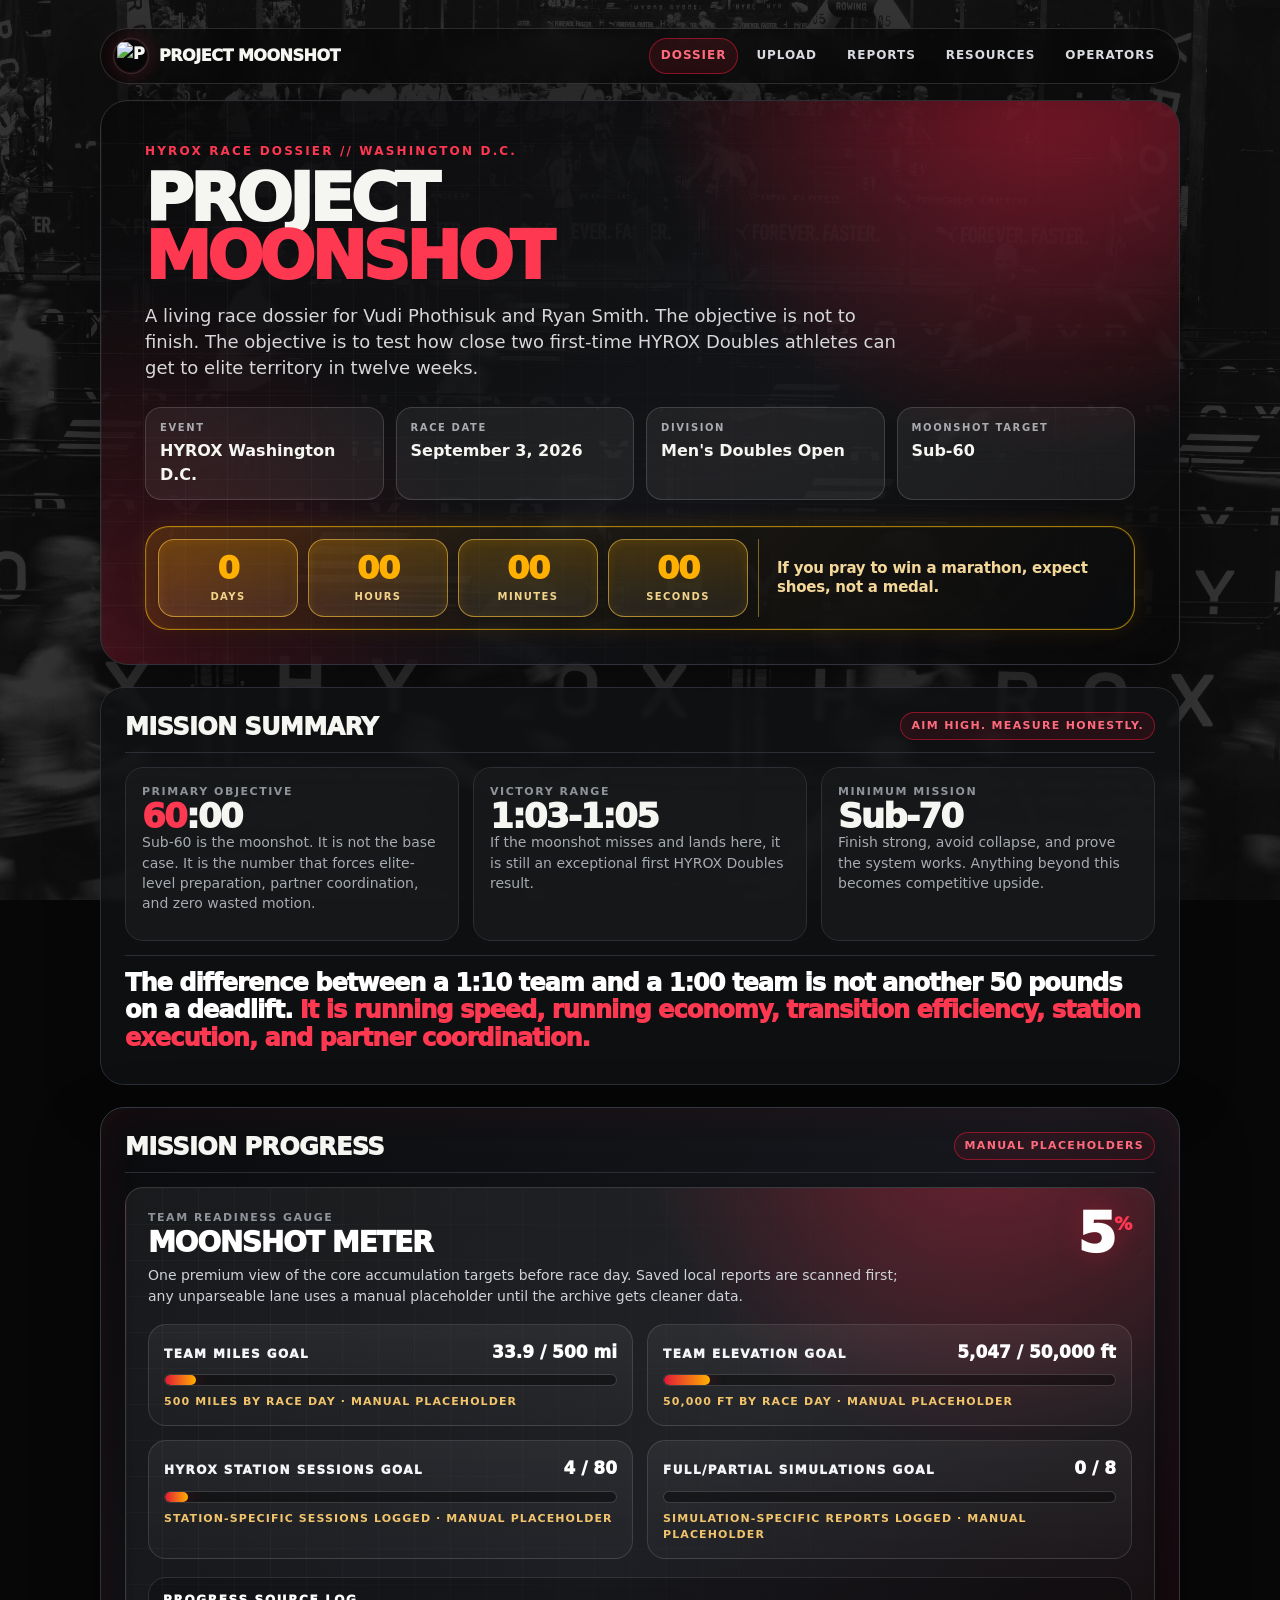
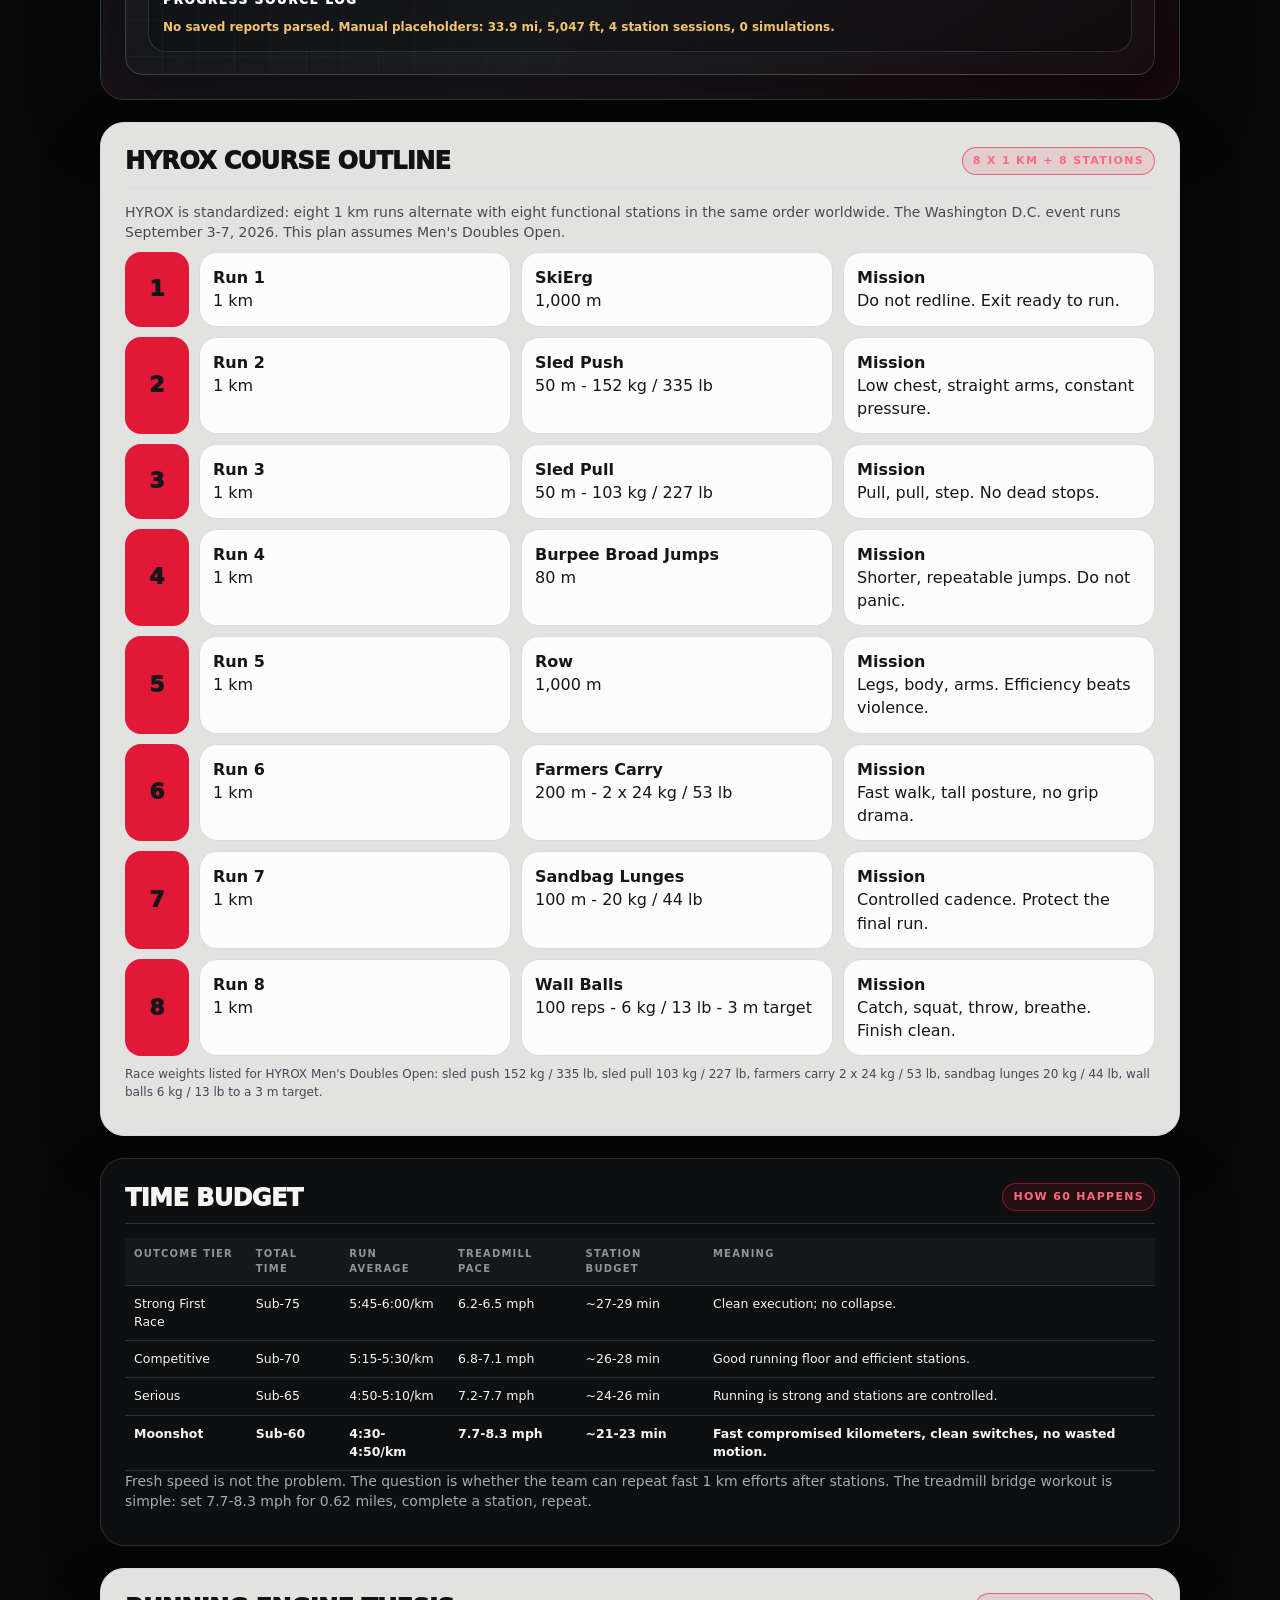
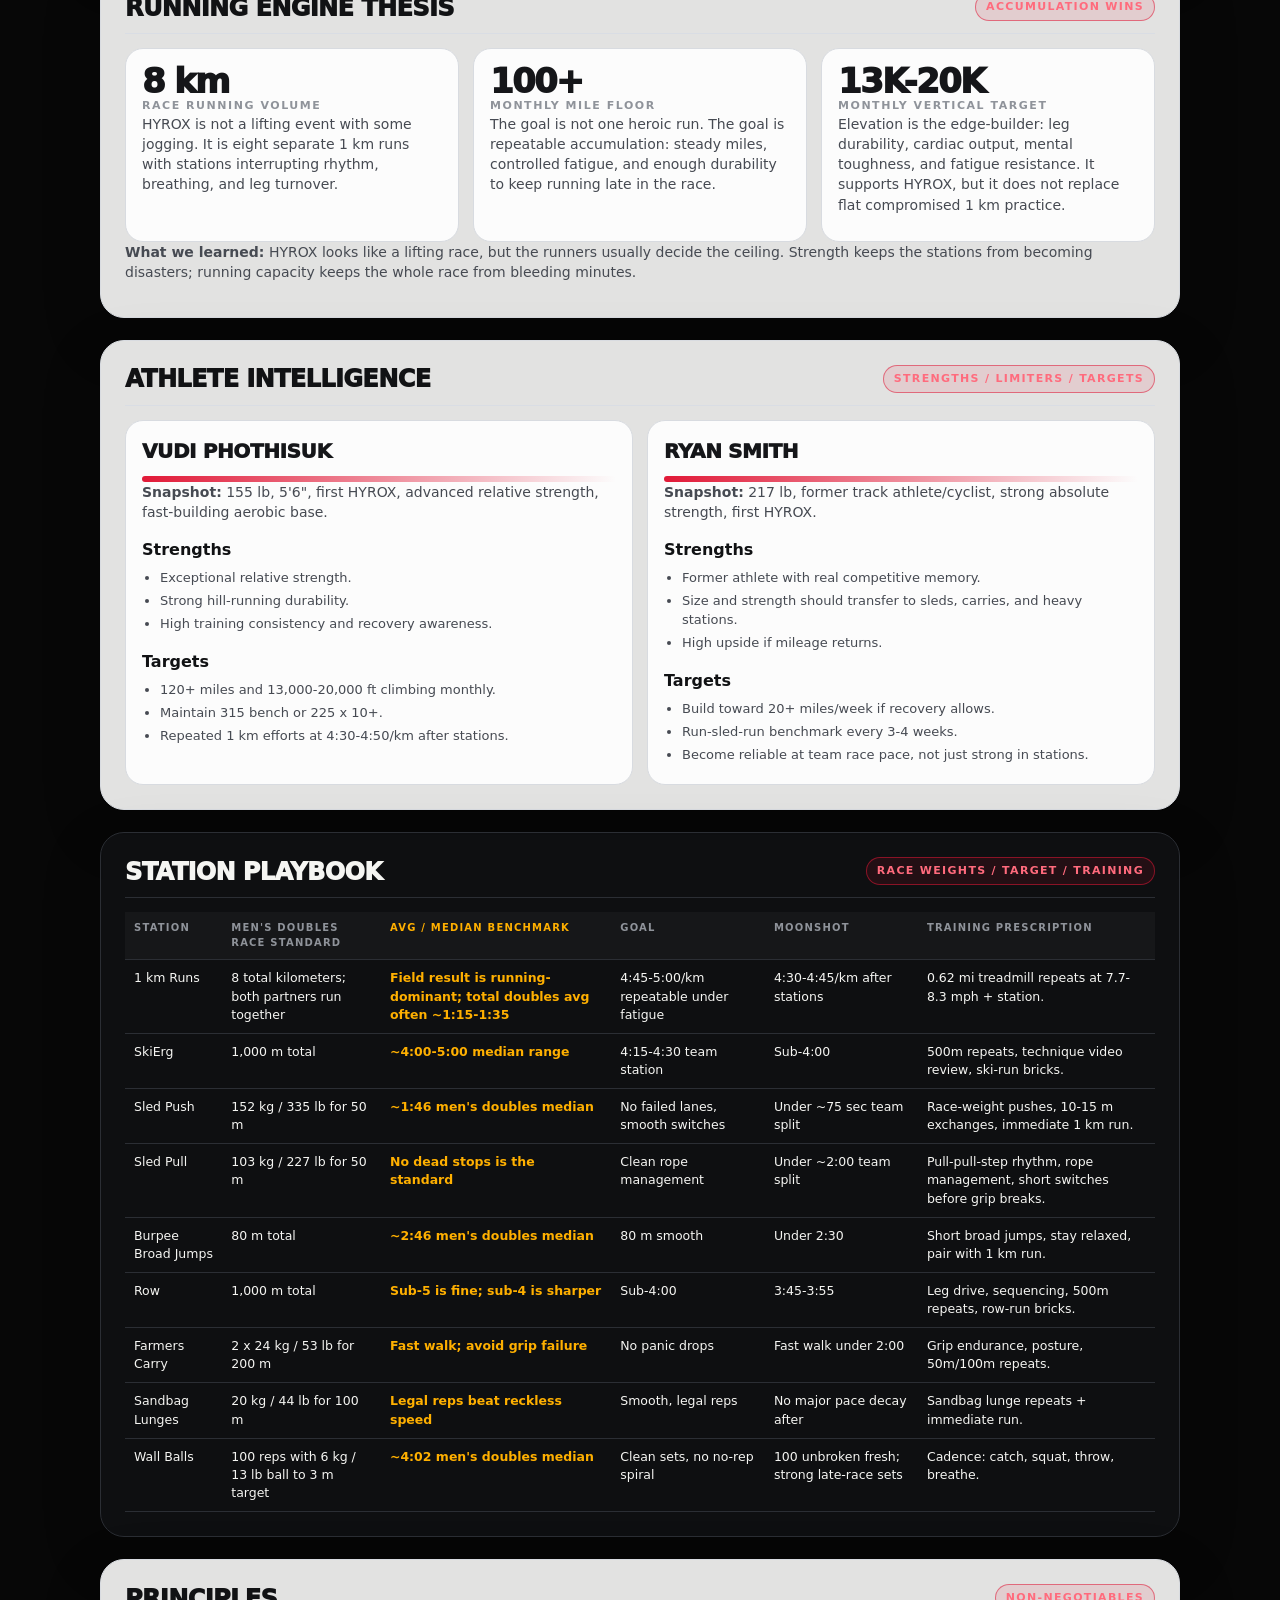
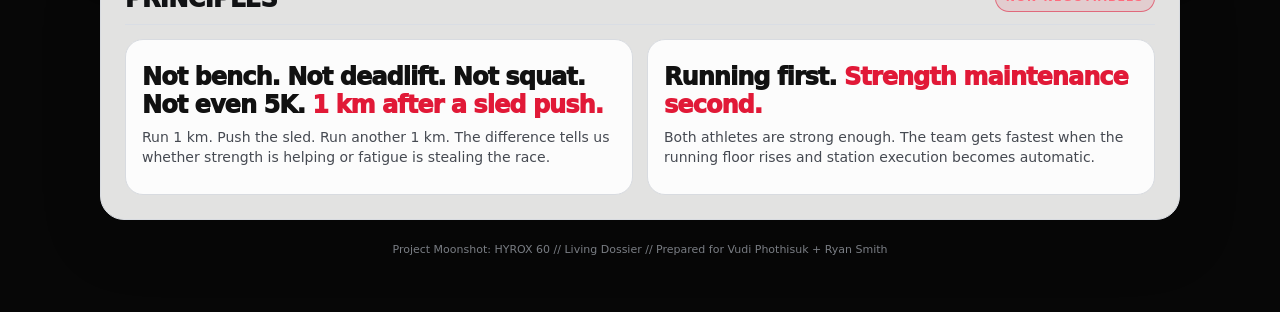
==== commit 404d202c: "Remove favicon configuration" ====
--- a/index.html
+++ b/index.html
@@ -4,8 +4,6 @@
 <meta charset="UTF-8" />
 <meta name="viewport" content="width=device-width, initial-scale=1.0" />
 <title>Project Moonshot: HYROX 60</title>
-<link rel="icon" type="image/png" href="OOO.png?v=4">
-<link rel="apple-touch-icon" href="OOO.png?v=4">
 <link rel="stylesheet" href="styles.css" />
 <script src="script.js" defer></script>
 </head>
@@ -17,7 +15,7 @@
       <span></span>
       <span></span>
     </button>
-    <a class="brand" href="index.html"><span class="brand-mark"><img src="OOO.png" alt="Project Moonshot mark" class="brand-mark-img"></span><span>Project Moonshot</span></a>
+    <a class="brand" href="index.html"><span class="brand-mark"><img src="favicon.png" alt="Project Moonshot mark" class="brand-mark-img"></span><span>Project Moonshot</span></a>
     <div class="nav-links" id="primary-nav-links" data-mobile-menu>
       <a class="active" href="index.html">Dossier</a>
       <a href="upload.html">Upload</a>
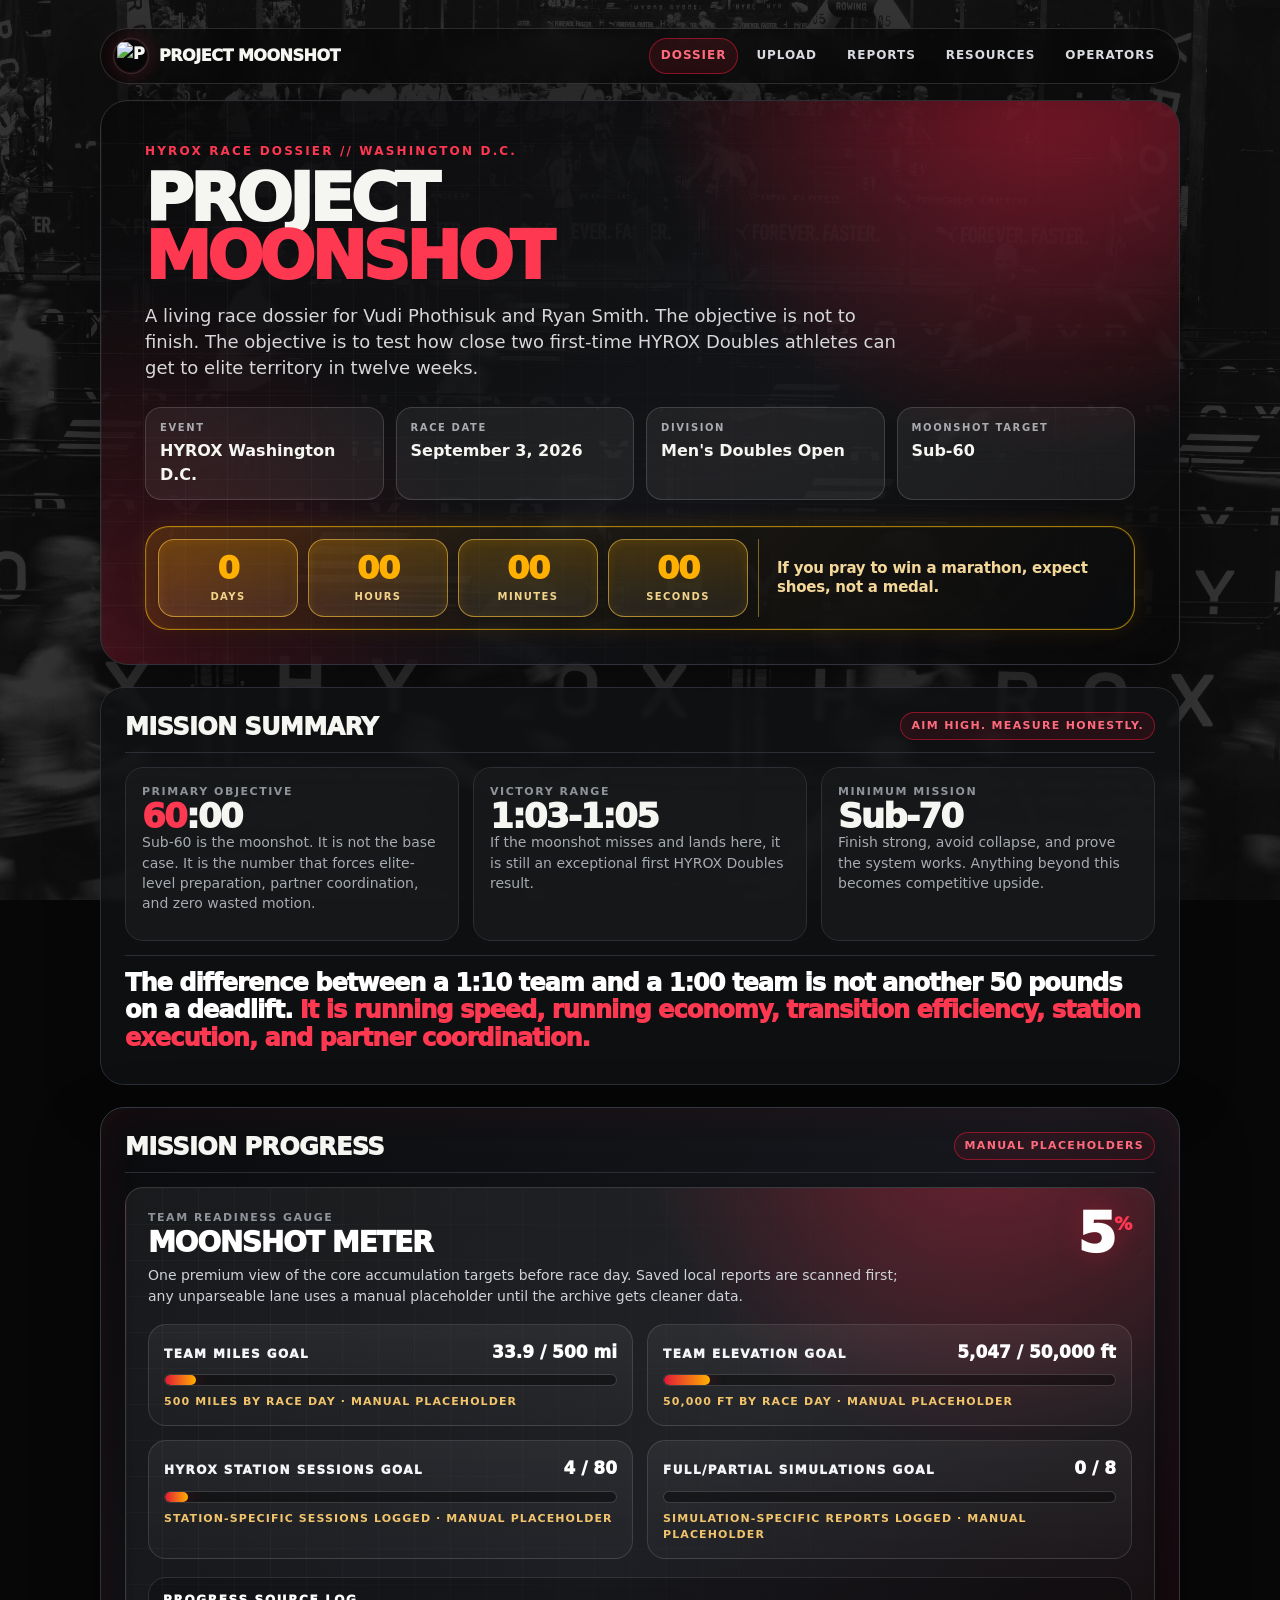
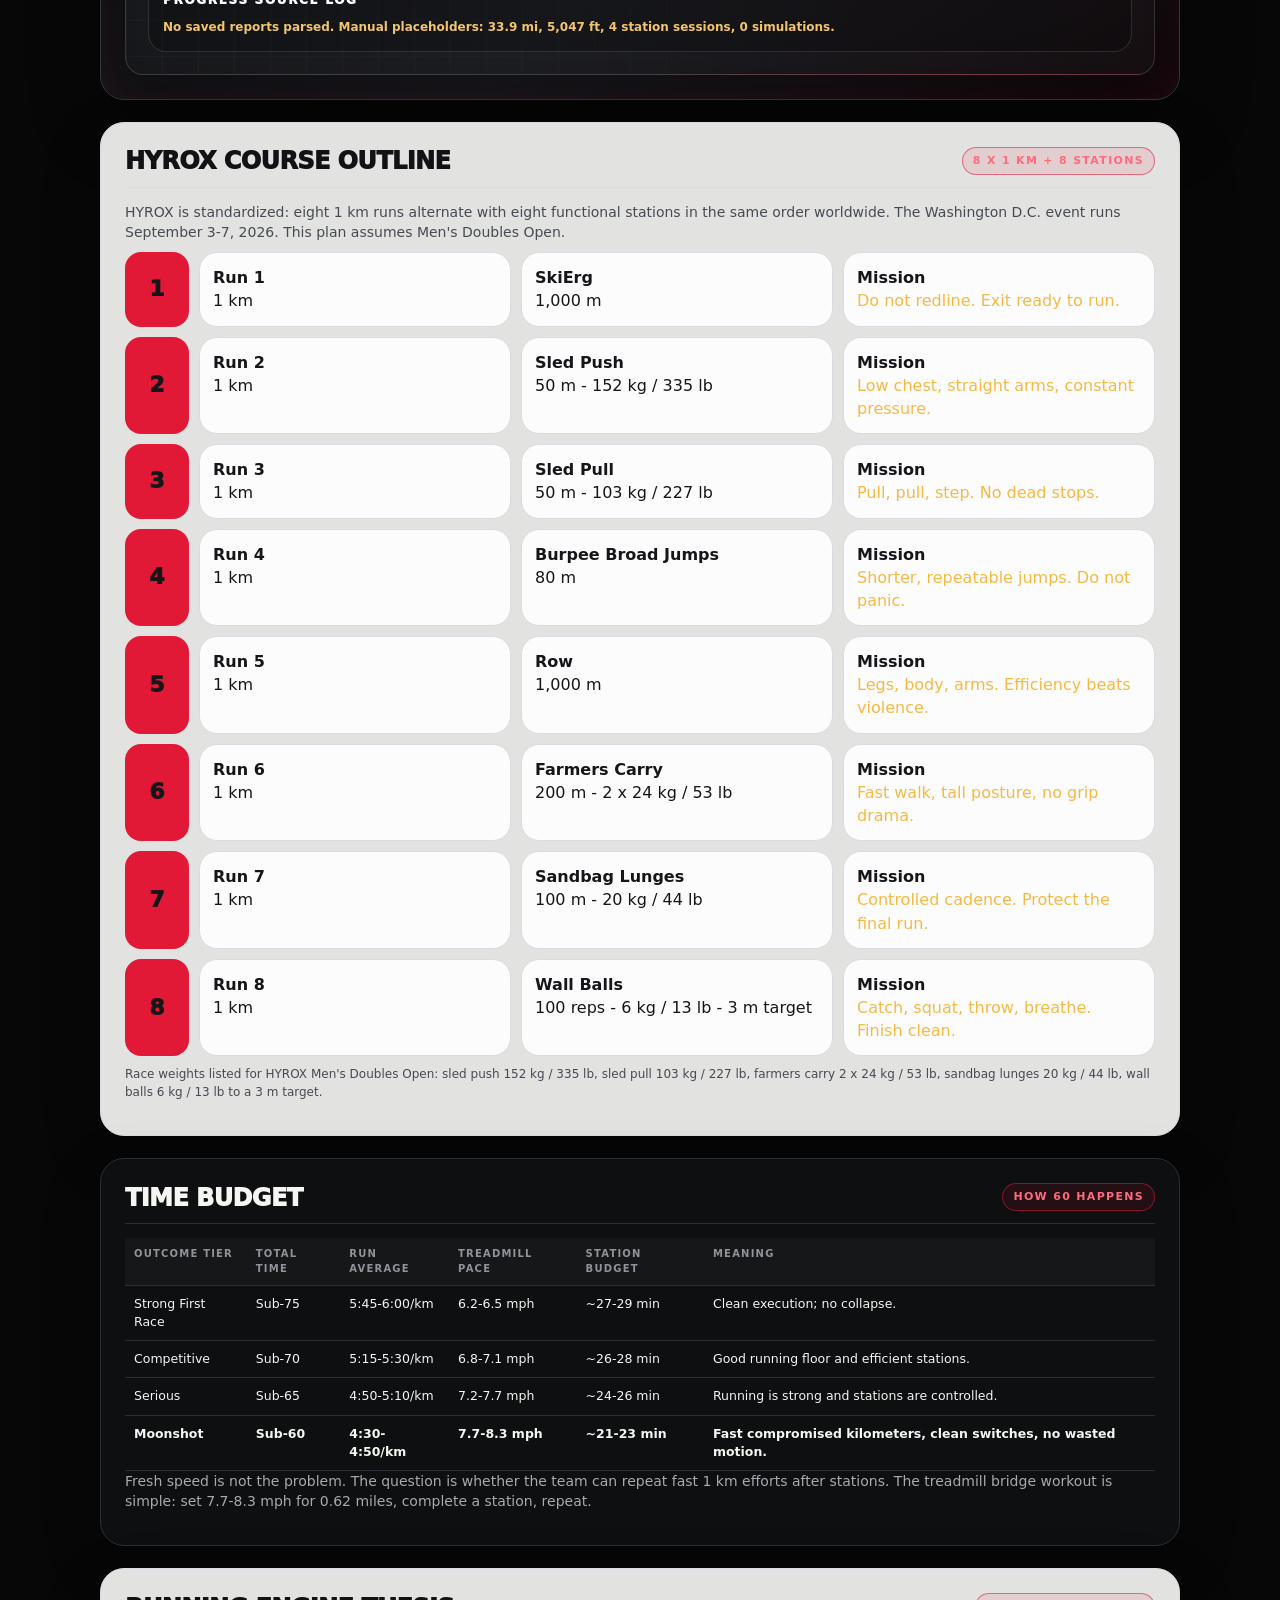
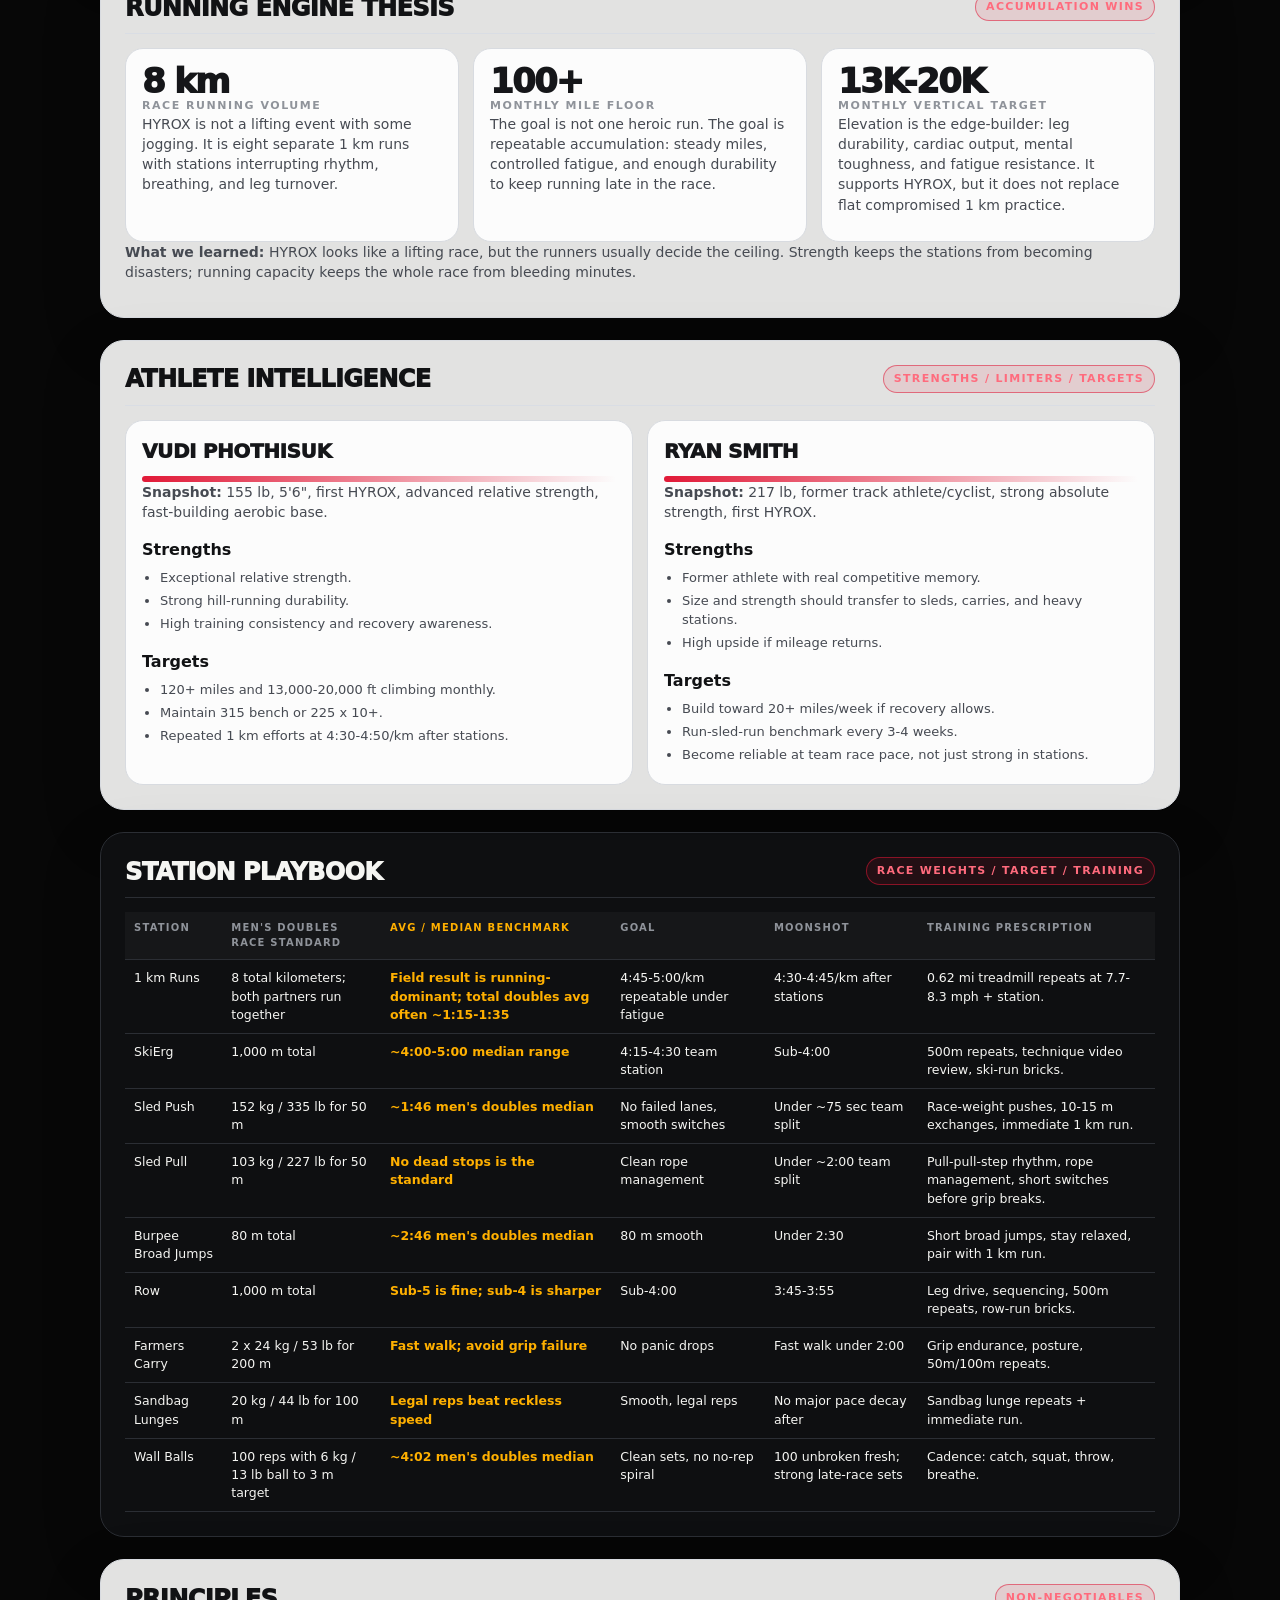
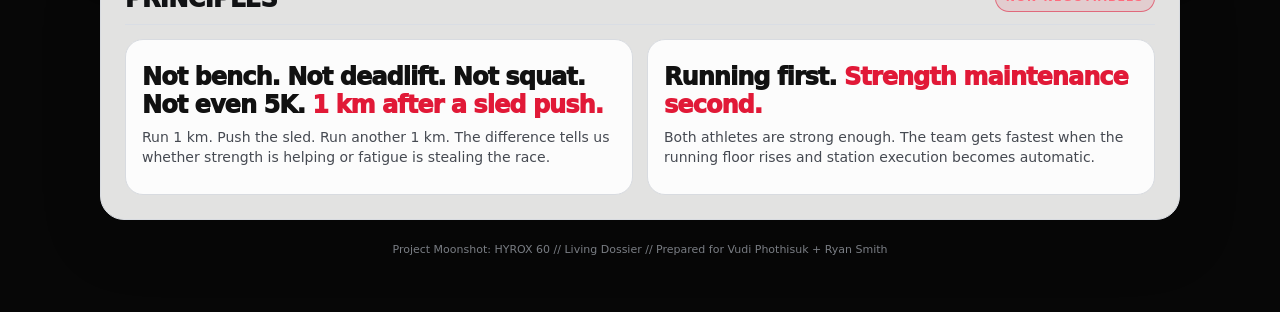
==== commit c181c1c1: "Update HYROX mission text accent" ====
--- a/index.html
+++ b/index.html
@@ -100,14 +100,14 @@
   <section class="section light">
     <div class="section-header"><h2>HYROX Course Outline</h2><span class="tag">8 x 1 km + 8 stations</span></div>
     <p>HYROX is standardized: eight 1 km runs alternate with eight functional stations in the same order worldwide. The Washington D.C. event runs September 3-7, 2026. This plan assumes Men's Doubles Open.</p>
-    <div class="course-row"><div class="num">1</div><div class="card"><b>Run 1</b><br>1 km</div><div class="card"><b>SkiErg</b><br>1,000 m</div><div class="card"><b>Mission</b><br>Do not redline. Exit ready to run.</div></div>
-    <div class="course-row"><div class="num">2</div><div class="card"><b>Run 2</b><br>1 km</div><div class="card"><b>Sled Push</b><br>50 m - 152 kg / 335 lb</div><div class="card"><b>Mission</b><br>Low chest, straight arms, constant pressure.</div></div>
-    <div class="course-row"><div class="num">3</div><div class="card"><b>Run 3</b><br>1 km</div><div class="card"><b>Sled Pull</b><br>50 m - 103 kg / 227 lb</div><div class="card"><b>Mission</b><br>Pull, pull, step. No dead stops.</div></div>
-    <div class="course-row"><div class="num">4</div><div class="card"><b>Run 4</b><br>1 km</div><div class="card"><b>Burpee Broad Jumps</b><br>80 m</div><div class="card"><b>Mission</b><br>Shorter, repeatable jumps. Do not panic.</div></div>
-    <div class="course-row"><div class="num">5</div><div class="card"><b>Run 5</b><br>1 km</div><div class="card"><b>Row</b><br>1,000 m</div><div class="card"><b>Mission</b><br>Legs, body, arms. Efficiency beats violence.</div></div>
-    <div class="course-row"><div class="num">6</div><div class="card"><b>Run 6</b><br>1 km</div><div class="card"><b>Farmers Carry</b><br>200 m - 2 x 24 kg / 53 lb</div><div class="card"><b>Mission</b><br>Fast walk, tall posture, no grip drama.</div></div>
-    <div class="course-row"><div class="num">7</div><div class="card"><b>Run 7</b><br>1 km</div><div class="card"><b>Sandbag Lunges</b><br>100 m - 20 kg / 44 lb</div><div class="card"><b>Mission</b><br>Controlled cadence. Protect the final run.</div></div>
-    <div class="course-row"><div class="num">8</div><div class="card"><b>Run 8</b><br>1 km</div><div class="card"><b>Wall Balls</b><br>100 reps - 6 kg / 13 lb - 3 m target</div><div class="card"><b>Mission</b><br>Catch, squat, throw, breathe. Finish clean.</div></div>
+    <div class="course-row"><div class="num">1</div><div class="card"><b>Run 1</b><br>1 km</div><div class="card"><b>SkiErg</b><br>1,000 m</div><div class="card"><b>Mission</b><br><span class="course-mission-text">Do not redline. Exit ready to run.</span></div></div>
+    <div class="course-row"><div class="num">2</div><div class="card"><b>Run 2</b><br>1 km</div><div class="card"><b>Sled Push</b><br>50 m - 152 kg / 335 lb</div><div class="card"><b>Mission</b><br><span class="course-mission-text">Low chest, straight arms, constant pressure.</span></div></div>
+    <div class="course-row"><div class="num">3</div><div class="card"><b>Run 3</b><br>1 km</div><div class="card"><b>Sled Pull</b><br>50 m - 103 kg / 227 lb</div><div class="card"><b>Mission</b><br><span class="course-mission-text">Pull, pull, step. No dead stops.</span></div></div>
+    <div class="course-row"><div class="num">4</div><div class="card"><b>Run 4</b><br>1 km</div><div class="card"><b>Burpee Broad Jumps</b><br>80 m</div><div class="card"><b>Mission</b><br><span class="course-mission-text">Shorter, repeatable jumps. Do not panic.</span></div></div>
+    <div class="course-row"><div class="num">5</div><div class="card"><b>Run 5</b><br>1 km</div><div class="card"><b>Row</b><br>1,000 m</div><div class="card"><b>Mission</b><br><span class="course-mission-text">Legs, body, arms. Efficiency beats violence.</span></div></div>
+    <div class="course-row"><div class="num">6</div><div class="card"><b>Run 6</b><br>1 km</div><div class="card"><b>Farmers Carry</b><br>200 m - 2 x 24 kg / 53 lb</div><div class="card"><b>Mission</b><br><span class="course-mission-text">Fast walk, tall posture, no grip drama.</span></div></div>
+    <div class="course-row"><div class="num">7</div><div class="card"><b>Run 7</b><br>1 km</div><div class="card"><b>Sandbag Lunges</b><br>100 m - 20 kg / 44 lb</div><div class="card"><b>Mission</b><br><span class="course-mission-text">Controlled cadence. Protect the final run.</span></div></div>
+    <div class="course-row"><div class="num">8</div><div class="card"><b>Run 8</b><br>1 km</div><div class="card"><b>Wall Balls</b><br>100 reps - 6 kg / 13 lb - 3 m target</div><div class="card"><b>Mission</b><br><span class="course-mission-text">Catch, squat, throw, breathe. Finish clean.</span></div></div>
     <p class="small">Race weights listed for HYROX Men's Doubles Open: sled push 152 kg / 335 lb, sled pull 103 kg / 227 lb, farmers carry 2 x 24 kg / 53 lb, sandbag lunges 20 kg / 44 lb, wall balls 6 kg / 13 lb to a 3 m target.</p>
   </section>
 
--- a/styles.css
+++ b/styles.css
@@ -65,7 +65,7 @@
 .divider{height:1px;background:var(--line);margin:14px 0;}.redline{height:6px;background:linear-gradient(90deg,var(--red),transparent);border-radius:999px;margin:10px 0 0;}
 ul{margin:8px 0 0;padding-left:18px;}li{font-size:13px;color:var(--muted);margin:4px 0;}
 table{width:100%;border-collapse:collapse;margin-top:10px;font-size:12.5px;}th,td{padding:9px 9px;border-bottom:1px solid var(--line);text-align:left;vertical-align:top;}th{font-size:10px;text-transform:uppercase;letter-spacing:.12em;color:#8f939a;background:rgba(255,255,255,.03);font-weight:900;}.section.light th{background:#f0f1f3;border-bottom-color:#d9dde4;}.section.light td{border-bottom-color:#e3e5e9;}
-.course-row{display:grid;grid-template-columns:64px 1fr 1fr 1fr;gap:10px;align-items:stretch;margin-bottom:10px;}.num{display:flex;align-items:center;justify-content:center;background:var(--red);border-radius:16px;font-weight:950;font-size:22px;}.course-row .card{padding:13px;}
+.course-row{display:grid;grid-template-columns:64px 1fr 1fr 1fr;gap:10px;align-items:stretch;margin-bottom:10px;}.num{display:flex;align-items:center;justify-content:center;background:var(--red);border-radius:16px;font-weight:950;font-size:22px;}.course-row .card{padding:13px;}.course-mission-text{color:#f5b942;}
 .pill{display:inline-block;border:1px solid #3a3d43;border-radius:999px;padding:4px 9px;font-size:11px;color:#d8dce3;margin:2px 4px 2px 0;}.section.light .pill{border-color:#d4d8dd;color:#39404a;background:#f7f7f7;}
 .status-green{color:var(--green);font-weight:900;}.status-amber{color:var(--amber);font-weight:900;}.status-red{color:#ff5368;font-weight:900;}.avg{color:var(--amber);font-weight:900;}
 .timeline{display:grid;grid-template-columns:repeat(4,1fr);gap:12px;}.phase{position:relative;overflow:hidden;background:linear-gradient(180deg,#1b1d21,#101114);border:1px solid var(--line);border-radius:18px;padding:16px;min-height:190px;}.phase:before{content:"";position:absolute;top:0;left:0;right:0;height:5px;background:var(--red);}.phase .week{font-weight:950;color:var(--red2);font-size:13px;text-transform:uppercase;letter-spacing:.12em;}.phase h3{margin-top:8px;color:#fff !important;}.phase li,.phase p{color:#f3f4f6 !important;}.phase ul{color:#f3f4f6;}
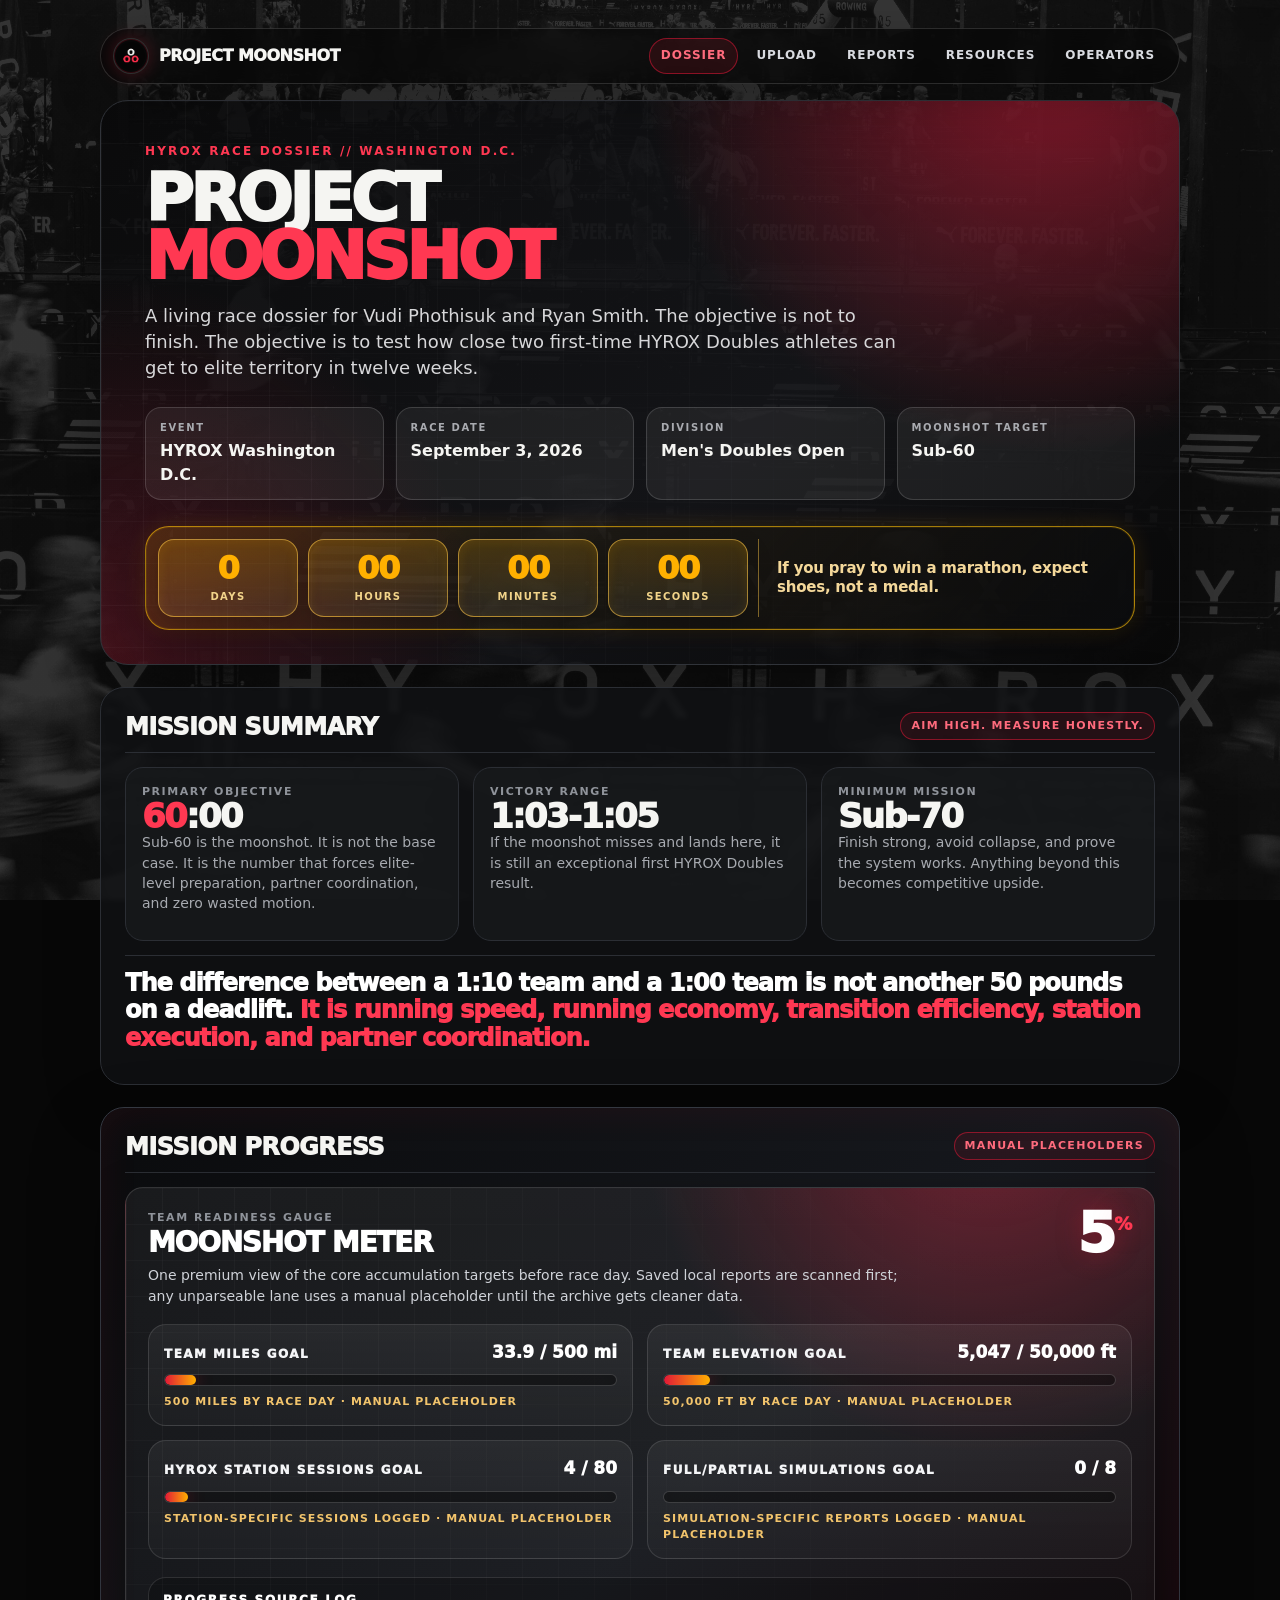
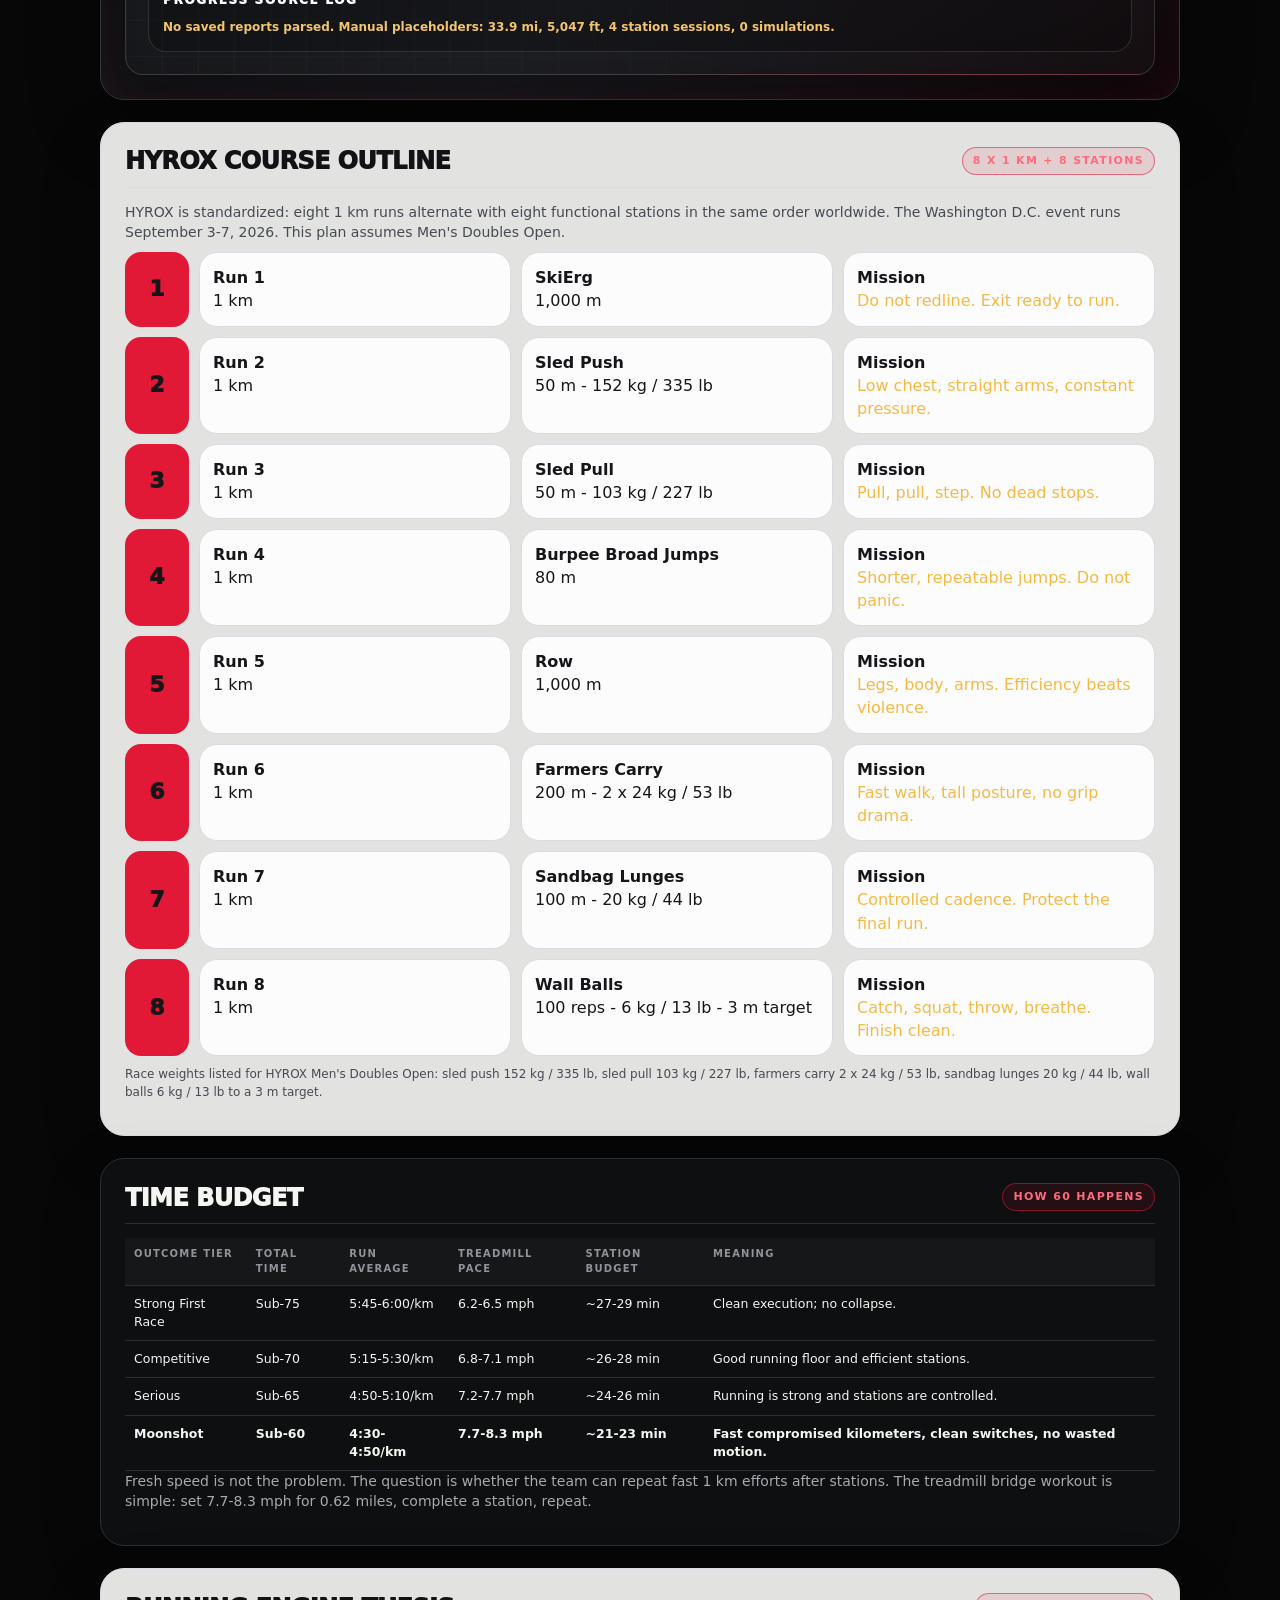
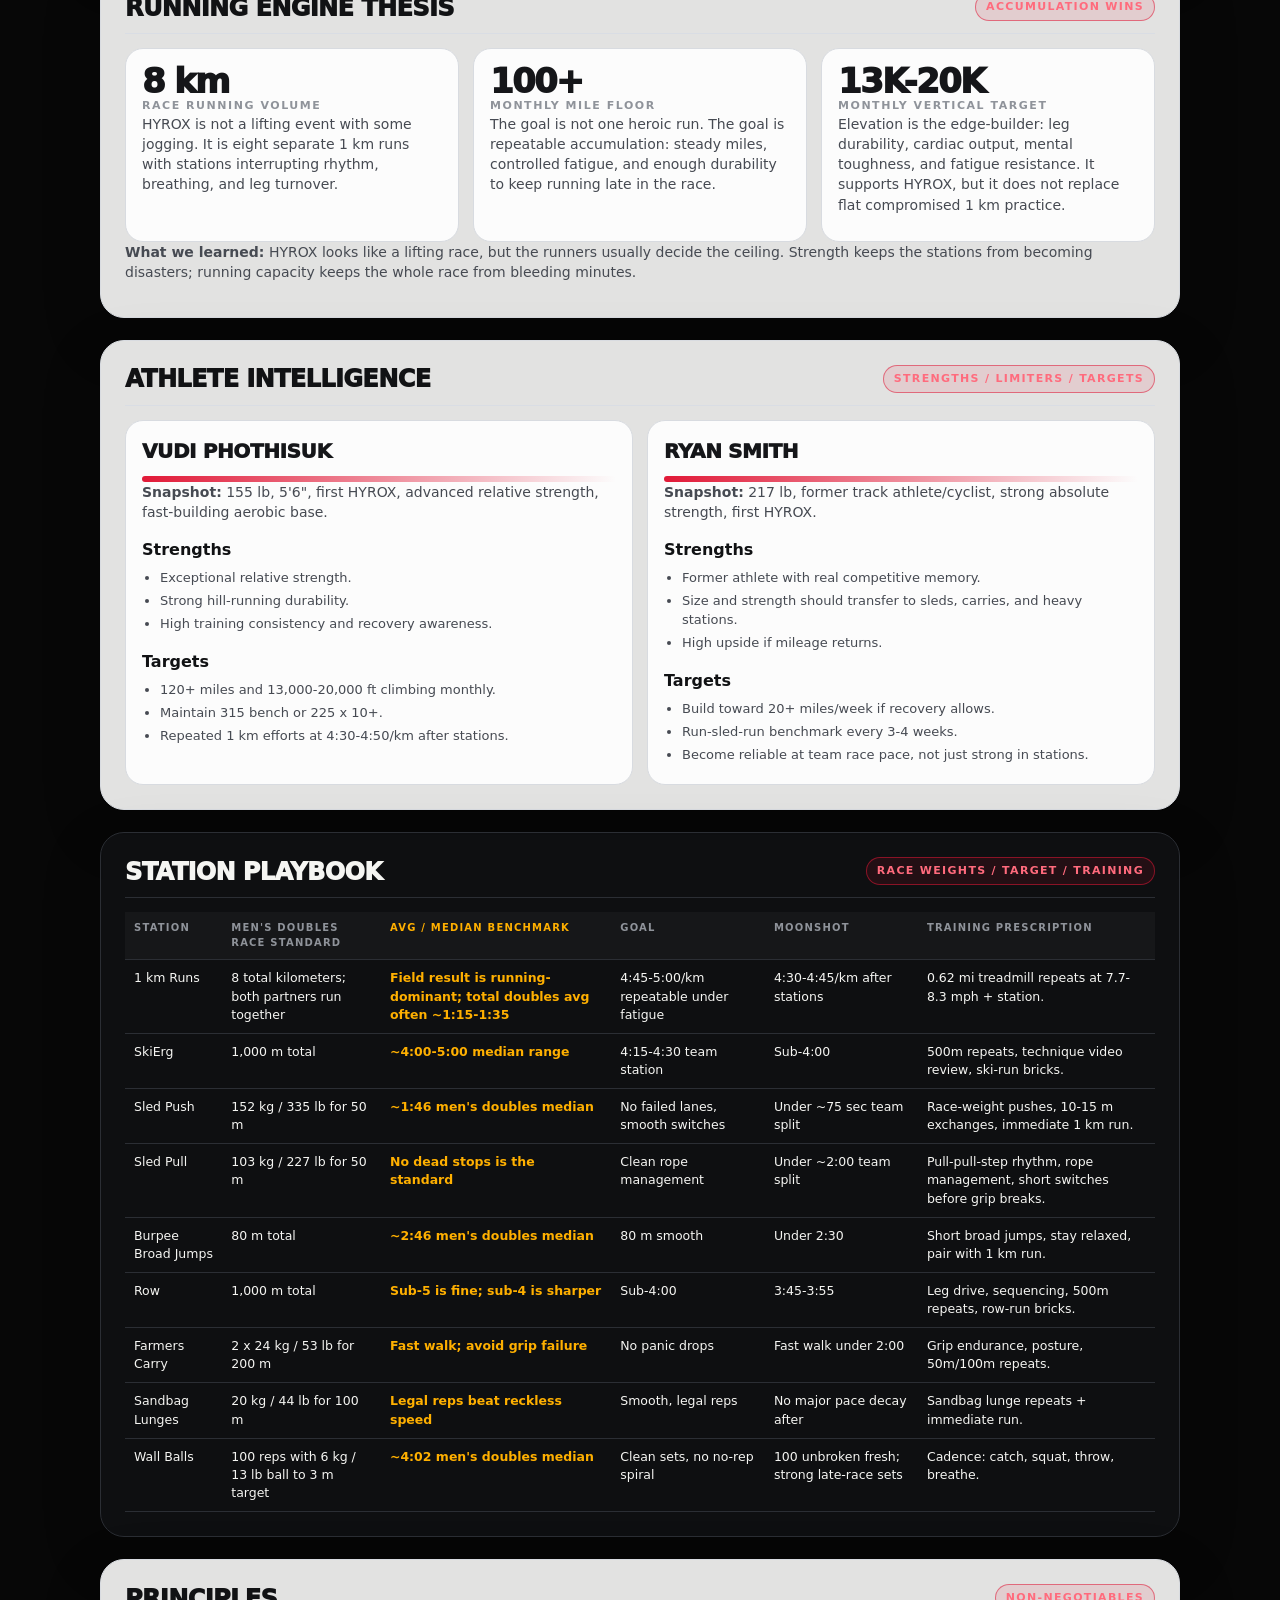
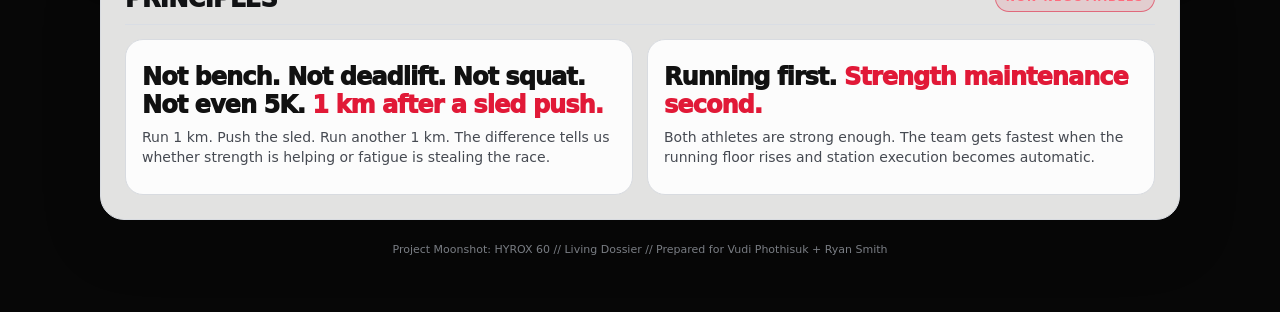
==== commit a26c4dda: "Use PRJMNST navbar brand icon" ====
--- a/index.html
+++ b/index.html
@@ -15,7 +15,7 @@
       <span></span>
       <span></span>
     </button>
-    <a class="brand" href="index.html"><span class="brand-mark"><img src="favicon.png" alt="Project Moonshot mark" class="brand-mark-img"></span><span>Project Moonshot</span></a>
+    <a class="brand" href="index.html"><span class="brand-mark"><img src="PRJMNST.png" alt="Project Moonshot mark" class="brand-mark-img"></span><span>Project Moonshot</span></a>
     <div class="nav-links" id="primary-nav-links" data-mobile-menu>
       <a class="active" href="index.html">Dossier</a>
       <a href="upload.html">Upload</a>
--- a/styles.css
+++ b/styles.css
@@ -18,7 +18,7 @@
 .site-nav{position:sticky;top:12px;z-index:20;display:flex;align-items:center;justify-content:space-between;gap:16px;margin:0 auto 16px;padding:9px 12px;border:1px solid rgba(255,255,255,.14);border-radius:999px;background:rgba(7,7,7,.68);backdrop-filter:blur(12px);box-shadow:0 16px 48px rgba(0,0,0,.24);}
 .brand{display:inline-flex;align-items:center;gap:10px;text-decoration:none;font-weight:950;text-transform:uppercase;letter-spacing:-.03em;white-space:nowrap;}
 .brand-mark{display:inline-grid;place-items:center;width:36px;height:36px;min-width:36px;border-radius:50%;background:rgba(7,7,7,.78);border:1px solid rgba(255,255,255,.16);box-shadow:0 0 0 1px rgba(225,25,55,.18) inset,0 0 18px rgba(225,25,55,.24);overflow:hidden;}
-.brand-mark-img{width:28px;height:28px;object-fit:contain;display:block;}
+.brand-mark-img{width:28px;height:28px;border-radius:50%;object-fit:cover;display:block;}
 .mobile-menu-toggle{display:none;appearance:none;border:0;background:transparent;color:inherit;font:inherit;}
 .nav-links{display:flex;align-items:center;gap:6px;flex-wrap:wrap;justify-content:flex-end;}
 .nav-links a{padding:8px 11px;border:1px solid transparent;border-radius:999px;color:#d9dbe0;text-decoration:none;font-size:12px;font-weight:850;text-transform:uppercase;letter-spacing:.08em;}
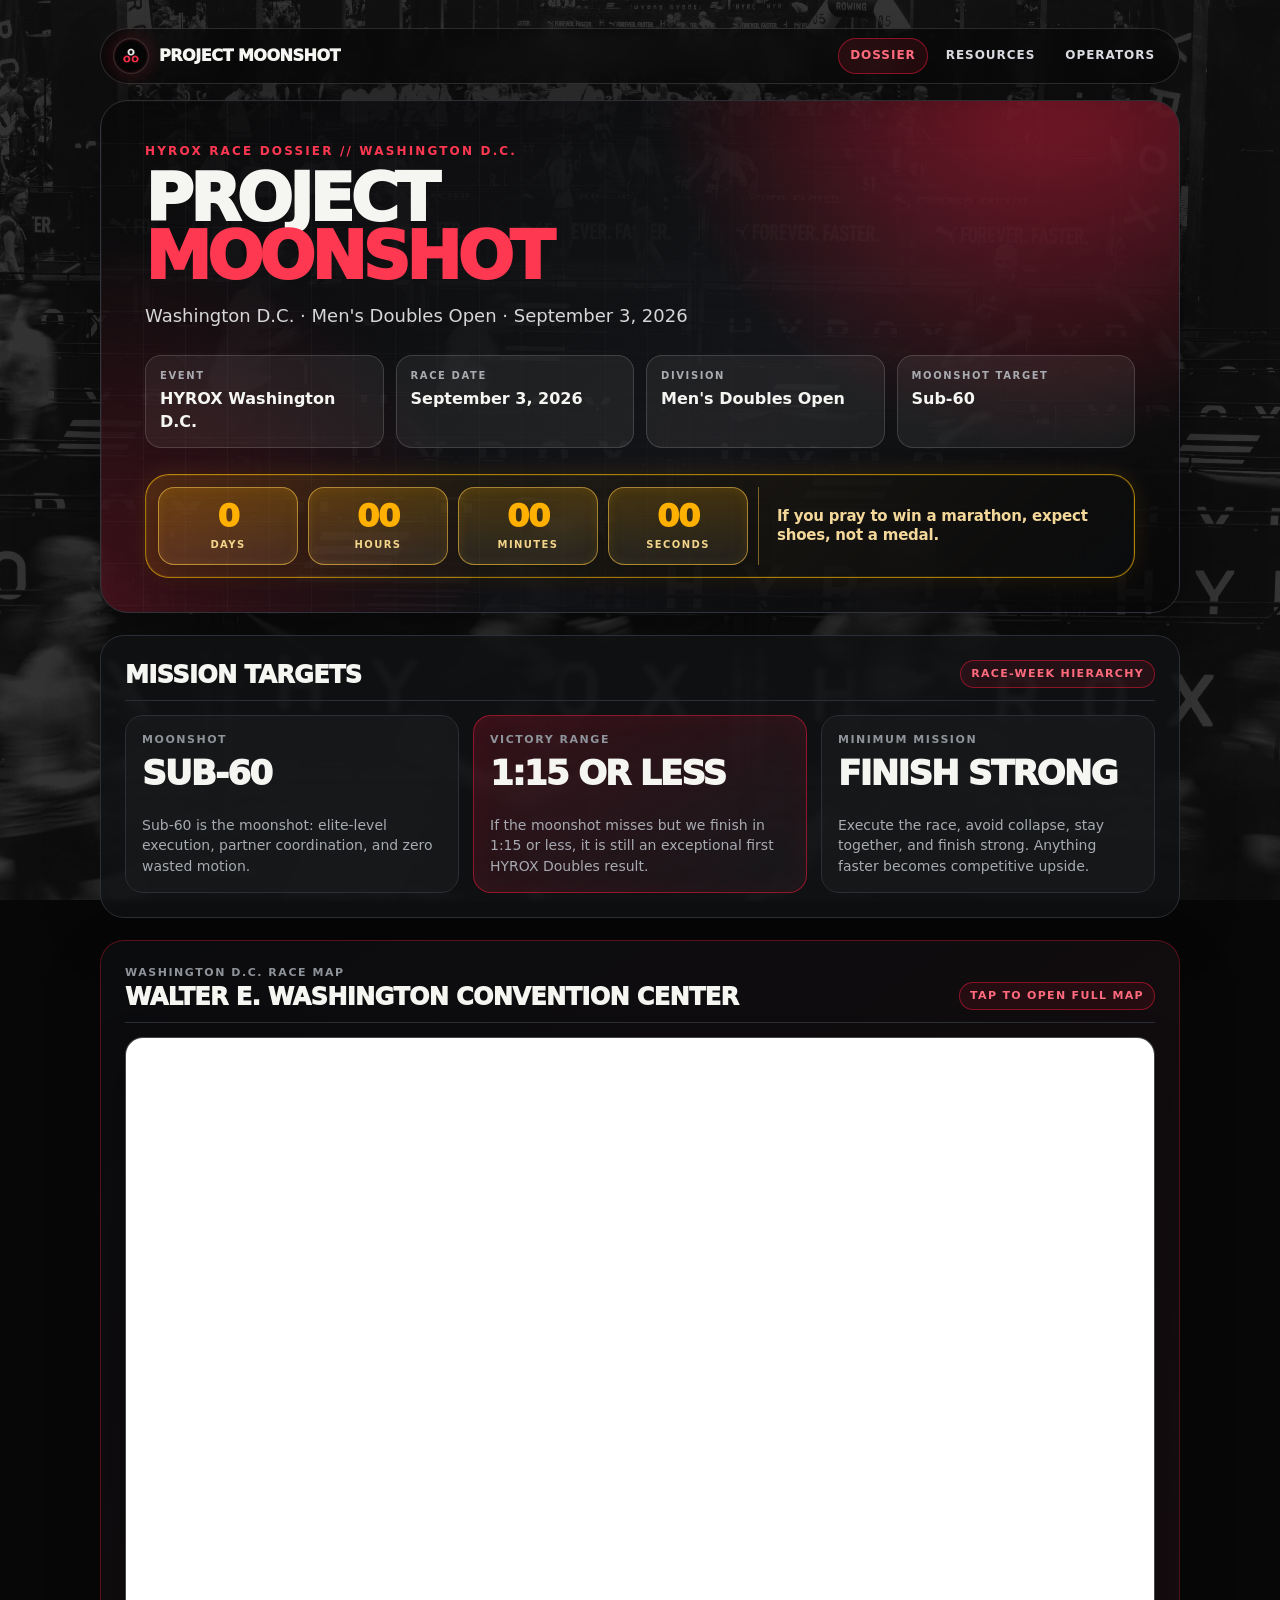
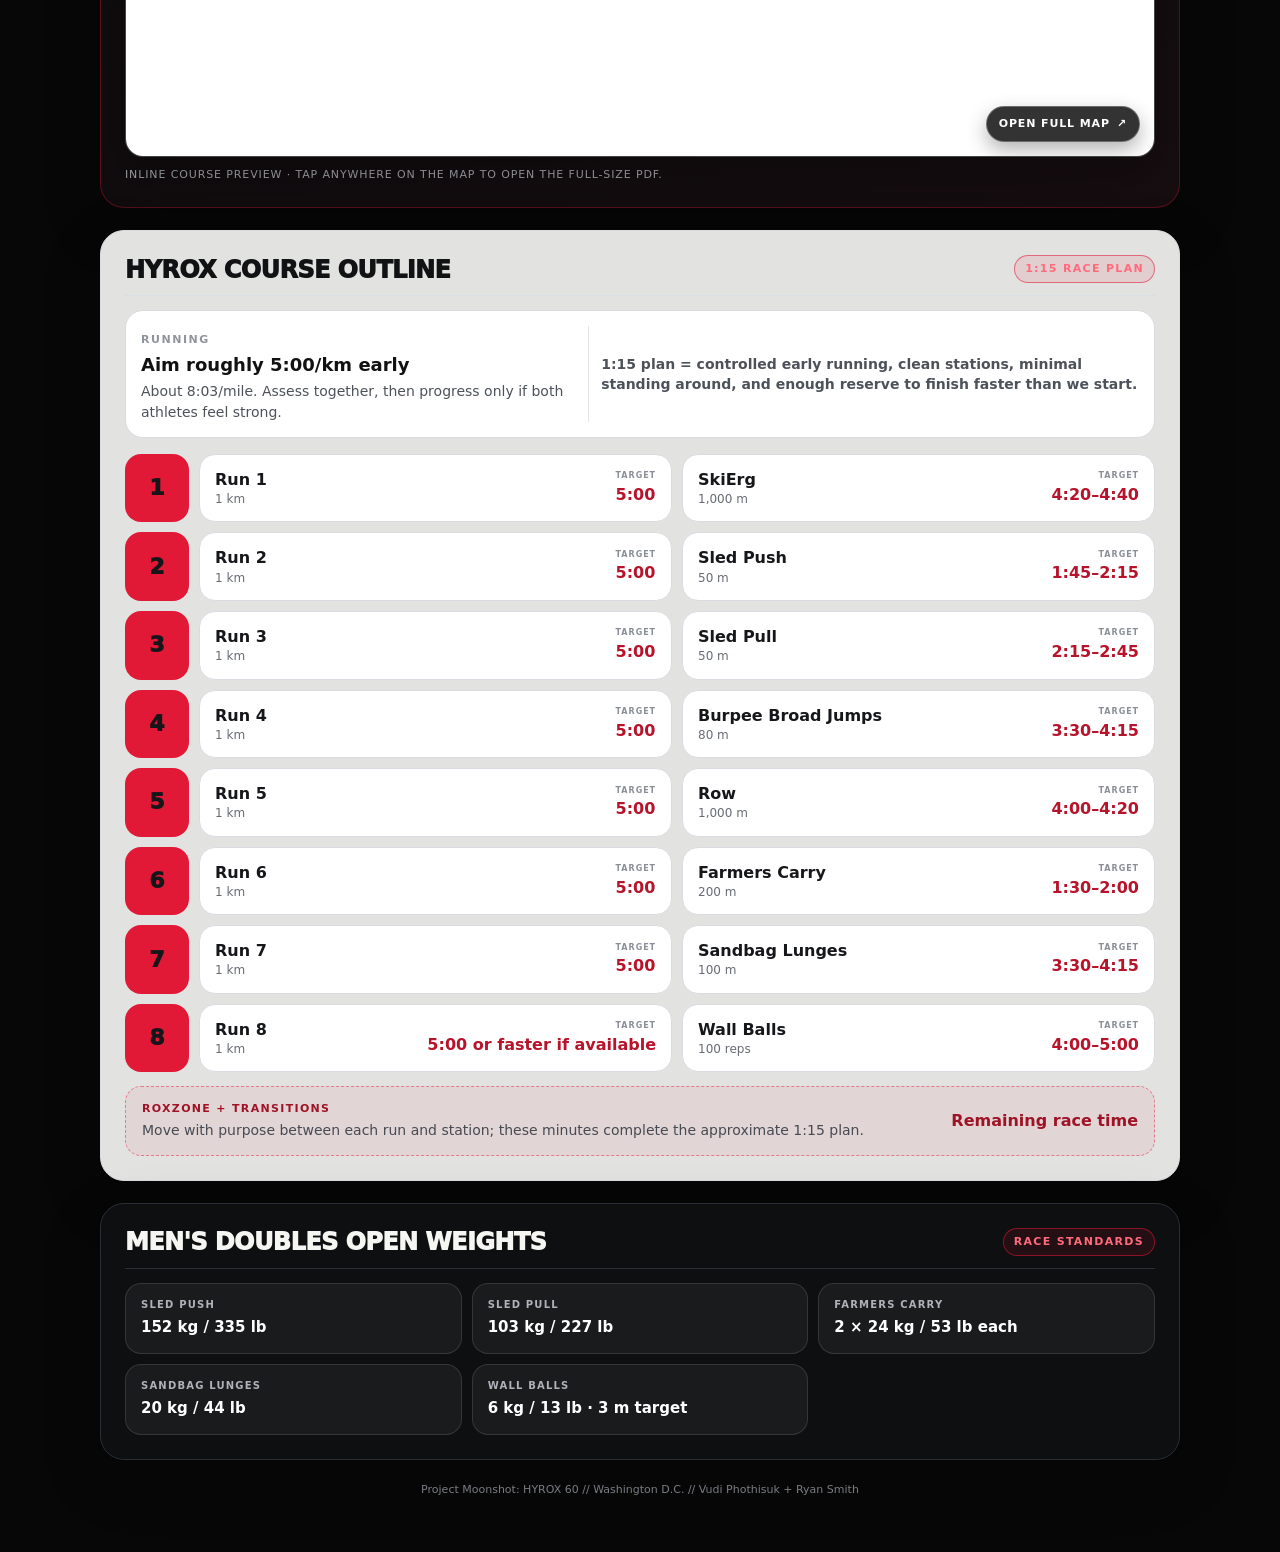
==== commit 9ca12c84: "Streamline dossier for HYROX race week" ====
--- a/index.html
+++ b/index.html
@@ -10,25 +10,19 @@
 <body class="page-index">
 <div class="doc">
   <nav class="site-nav" aria-label="Project Moonshot navigation">
-    <button class="mobile-menu-toggle" type="button" aria-label="Open navigation menu" aria-expanded="false" aria-controls="primary-nav-links" data-mobile-nav-toggle>
-      <span></span>
-      <span></span>
-      <span></span>
-    </button>
+    <button class="mobile-menu-toggle" type="button" aria-label="Open navigation menu" aria-expanded="false" aria-controls="primary-nav-links" data-mobile-nav-toggle><span></span><span></span><span></span></button>
     <a class="brand" href="index.html"><span class="brand-mark"><img src="PRJMNST.png" alt="Project Moonshot mark" class="brand-mark-img"></span><span>Project Moonshot</span></a>
     <div class="nav-links" id="primary-nav-links" data-mobile-menu>
       <a class="active" href="index.html">Dossier</a>
-      <a href="upload.html">Upload</a>
-      <a href="reports.html">Reports</a>
       <a href="resources.html">Resources</a>
-      <a href="operators.html">OPERATORS</a>
+      <a href="operators.html">Operators</a>
     </div>
   </nav>
 
-  <section class="hero">
+  <header class="hero">
     <div class="eyebrow">HYROX Race Dossier // Washington D.C.</div>
     <h1>Project <span class="h1-accent">Moonshot</span></h1>
-    <div class="subtitle">A living race dossier for Vudi Phothisuk and Ryan Smith. The objective is not to finish. The objective is to test how close two first-time HYROX Doubles athletes can get to elite territory in twelve weeks.</div>
+    <div class="subtitle">Washington D.C. · Men's Doubles Open · September 3, 2026</div>
     <div class="meta">
       <div class="meta-card"><div class="label">Event</div><div class="value">HYROX Washington D.C.</div></div>
       <div class="meta-card"><div class="label">Race Date</div><div class="value">September 3, 2026</div></div>
@@ -40,146 +34,64 @@
       <div class="countdown-box"><strong data-hours>--</strong><span>Hours</span></div>
       <div class="countdown-box"><strong data-minutes>--</strong><span>Minutes</span></div>
       <div class="countdown-box"><strong data-seconds>--</strong><span>Seconds</span></div>
-      <figure class="countdown-quote" aria-live="polite">
-        <blockquote data-daily-quote>The clock is not pressure. It is information.</blockquote>
-      </figure>
+      <figure class="countdown-quote" aria-live="polite"><blockquote data-daily-quote>The clock is not pressure. It is information.</blockquote></figure>
     </div>
-  </section>
+  </header>
 
-  <section class="section">
-    <div class="section-header"><h2>Mission Summary</h2><span class="tag">Aim high. Measure honestly.</span></div>
-    <div class="grid grid-3">
-      <div class="card"><div class="label">Primary Objective</div><div class="metric"><span>60</span>:00</div><p>Sub-60 is the moonshot. It is not the base case. It is the number that forces elite-level preparation, partner coordination, and zero wasted motion.</p></div>
-      <div class="card"><div class="label">Victory Range</div><div class="metric">1:03-1:05</div><p>If the moonshot misses and lands here, it is still an exceptional first HYROX Doubles result.</p></div>
-      <div class="card"><div class="label">Minimum Mission</div><div class="metric">Sub-70</div><p>Finish strong, avoid collapse, and prove the system works. Anything beyond this becomes competitive upside.</p></div>
-    </div>
-    <div class="divider"></div>
-    <p class="quote">The difference between a 1:10 team and a 1:00 team is not another 50 pounds on a deadlift. <span class="red">It is running speed, running economy, transition efficiency, station execution, and partner coordination.</span></p>
-  </section>
+  <main>
+    <section class="section targets-section" aria-labelledby="target-heading">
+      <div class="section-header"><h2 id="target-heading">Mission Targets</h2><span class="tag">Race-week hierarchy</span></div>
+      <div class="grid grid-3 target-grid">
+        <article class="card target-card"><div class="label">Moonshot</div><div class="metric">Sub-60</div><p>Sub-60 is the moonshot: elite-level execution, partner coordination, and zero wasted motion.</p></article>
+        <article class="card target-card target-victory"><div class="label">Victory Range</div><div class="metric">1:15 or less</div><p>If the moonshot misses but we finish in 1:15 or less, it is still an exceptional first HYROX Doubles result.</p></article>
+        <article class="card target-card"><div class="label">Minimum Mission</div><div class="metric">Finish Strong</div><p>Execute the race, avoid collapse, stay together, and finish strong. Anything faster becomes competitive upside.</p></article>
+      </div>
+    </section>
 
-  <section class="section mission-progress" data-mission-progress>
-    <div class="section-header"><h2>Mission Progress</h2><span class="tag" data-meter-source>Moonshot Meter</span></div>
-    <div class="moonshot-meter card">
-      <div class="meter-topline">
-        <div>
-          <div class="label">Team Readiness Gauge</div>
-          <h3>Moonshot Meter</h3>
-        </div>
-        <div class="meter-score"><span data-meter-total>--</span><small>%</small></div>
+    <section class="section race-map-section" aria-labelledby="map-heading">
+      <div class="section-header">
+        <div><div class="label">Washington D.C. Race Map</div><h2 id="map-heading">Walter E. Washington Convention Center</h2></div>
+        <span class="tag">Tap to open full map</span>
       </div>
-      <p class="meter-copy">One premium view of the core accumulation targets before race day. Saved local reports are scanned first; any unparseable lane uses a manual placeholder until the archive gets cleaner data.</p>
-      <div class="meter-grid" aria-label="Moonshot Meter progress goals">
-        <div class="meter-row" data-progress-row data-goal="miles" data-target="500">
-          <div class="meter-row-head"><span>Team Miles Goal</span><strong data-progress-value>-- / 500 mi</strong></div>
-          <div class="progress-track" role="progressbar" aria-label="Team Miles Goal" aria-valuemin="0" aria-valuemax="500" aria-valuenow="0"><span data-progress-bar></span></div>
-          <div class="meter-note">500 miles by race day</div>
-        </div>
-        <div class="meter-row" data-progress-row data-goal="elevation" data-target="50000">
-          <div class="meter-row-head"><span>Team Elevation Goal</span><strong data-progress-value>-- / 50,000 ft</strong></div>
-          <div class="progress-track" role="progressbar" aria-label="Team Elevation Goal" aria-valuemin="0" aria-valuemax="50000" aria-valuenow="0"><span data-progress-bar></span></div>
-          <div class="meter-note">50,000 ft by race day</div>
-        </div>
-        <div class="meter-row" data-progress-row data-goal="stations" data-target="80">
-          <div class="meter-row-head"><span>HYROX Station Sessions Goal</span><strong data-progress-value>-- / 80</strong></div>
-          <div class="progress-track" role="progressbar" aria-label="HYROX Station Sessions Goal" aria-valuemin="0" aria-valuemax="80" aria-valuenow="0"><span data-progress-bar></span></div>
-          <div class="meter-note">Station-specific sessions logged</div>
-        </div>
-        <div class="meter-row" data-progress-row data-goal="simulations" data-target="8">
-          <div class="meter-row-head"><span>Full/Partial Simulations Goal</span><strong data-progress-value>-- / 8</strong></div>
-          <div class="progress-track" role="progressbar" aria-label="Full or partial simulation goal" aria-valuemin="0" aria-valuemax="8" aria-valuenow="0"><span data-progress-bar></span></div>
-          <div class="meter-note">Simulation-specific reports logged</div>
-        </div>
+      <div class="race-map-frame">
+        <iframe src="assets/Washington%20D.C.%20Hyrox%20Map.pdf#page=1&amp;view=FitH" title="Washington D.C. HYROX race map preview" loading="eager"></iframe>
+        <a class="race-map-open" href="assets/Washington%20D.C.%20Hyrox%20Map.pdf" target="_blank" rel="noopener" aria-label="Open the full Washington D.C. HYROX race map PDF in a new tab"><span>Open full map <b>↗</b></span></a>
       </div>
-      <div class="progress-source-log" data-progress-source-log aria-label="Progress source log">
-        <div class="source-log-title">Progress Source Log</div>
-        <div class="source-log-empty">No saved reports parsed yet. Manual placeholders are clearly labeled.</div>
+      <p class="map-help">Inline course preview · Tap anywhere on the map to open the full-size PDF.</p>
+    </section>
+
+    <section class="section light course-section" aria-labelledby="course-heading">
+      <div class="section-header"><h2 id="course-heading">HYROX Course Outline</h2><span class="tag">1:15 race plan</span></div>
+      <div class="pacing-brief">
+        <div><span class="label">Running</span><strong>Aim roughly 5:00/km early</strong><p>About 8:03/mile. Assess together, then progress only if both athletes feel strong.</p></div>
+        <p>1:15 plan = controlled early running, clean stations, minimal standing around, and enough reserve to finish faster than we start.</p>
       </div>
-    </div>
-  </section>
+      <div class="race-sequence" aria-label="HYROX race sequence and approximate target splits">
+        <article class="course-row"><div class="num">1</div><div class="stage"><span>Run 1</span><small>1 km</small><strong>5:00</strong></div><div class="stage"><span>SkiErg</span><small>1,000 m</small><strong>4:20–4:40</strong></div></article>
+        <article class="course-row"><div class="num">2</div><div class="stage"><span>Run 2</span><small>1 km</small><strong>5:00</strong></div><div class="stage"><span>Sled Push</span><small>50 m</small><strong>1:45–2:15</strong></div></article>
+        <article class="course-row"><div class="num">3</div><div class="stage"><span>Run 3</span><small>1 km</small><strong>5:00</strong></div><div class="stage"><span>Sled Pull</span><small>50 m</small><strong>2:15–2:45</strong></div></article>
+        <article class="course-row"><div class="num">4</div><div class="stage"><span>Run 4</span><small>1 km</small><strong>5:00</strong></div><div class="stage"><span>Burpee Broad Jumps</span><small>80 m</small><strong>3:30–4:15</strong></div></article>
+        <article class="course-row"><div class="num">5</div><div class="stage"><span>Run 5</span><small>1 km</small><strong>5:00</strong></div><div class="stage"><span>Row</span><small>1,000 m</small><strong>4:00–4:20</strong></div></article>
+        <article class="course-row"><div class="num">6</div><div class="stage"><span>Run 6</span><small>1 km</small><strong>5:00</strong></div><div class="stage"><span>Farmers Carry</span><small>200 m</small><strong>1:30–2:00</strong></div></article>
+        <article class="course-row"><div class="num">7</div><div class="stage"><span>Run 7</span><small>1 km</small><strong>5:00</strong></div><div class="stage"><span>Sandbag Lunges</span><small>100 m</small><strong>3:30–4:15</strong></div></article>
+        <article class="course-row"><div class="num">8</div><div class="stage"><span>Run 8</span><small>1 km</small><strong>5:00 or faster if available</strong></div><div class="stage"><span>Wall Balls</span><small>100 reps</small><strong>4:00–5:00</strong></div></article>
+      </div>
+      <div class="roxzone-note"><span>Roxzone + transitions</span><strong>Remaining race time</strong><p>Move with purpose between each run and station; these minutes complete the approximate 1:15 plan.</p></div>
+    </section>
 
-  <section class="section light">
-    <div class="section-header"><h2>HYROX Course Outline</h2><span class="tag">8 x 1 km + 8 stations</span></div>
-    <p>HYROX is standardized: eight 1 km runs alternate with eight functional stations in the same order worldwide. The Washington D.C. event runs September 3-7, 2026. This plan assumes Men's Doubles Open.</p>
-    <div class="course-row"><div class="num">1</div><div class="card"><b>Run 1</b><br>1 km</div><div class="card"><b>SkiErg</b><br>1,000 m</div><div class="card"><b>Mission</b><br><span class="course-mission-text">Do not redline. Exit ready to run.</span></div></div>
-    <div class="course-row"><div class="num">2</div><div class="card"><b>Run 2</b><br>1 km</div><div class="card"><b>Sled Push</b><br>50 m - 152 kg / 335 lb</div><div class="card"><b>Mission</b><br><span class="course-mission-text">Low chest, straight arms, constant pressure.</span></div></div>
-    <div class="course-row"><div class="num">3</div><div class="card"><b>Run 3</b><br>1 km</div><div class="card"><b>Sled Pull</b><br>50 m - 103 kg / 227 lb</div><div class="card"><b>Mission</b><br><span class="course-mission-text">Pull, pull, step. No dead stops.</span></div></div>
-    <div class="course-row"><div class="num">4</div><div class="card"><b>Run 4</b><br>1 km</div><div class="card"><b>Burpee Broad Jumps</b><br>80 m</div><div class="card"><b>Mission</b><br><span class="course-mission-text">Shorter, repeatable jumps. Do not panic.</span></div></div>
-    <div class="course-row"><div class="num">5</div><div class="card"><b>Run 5</b><br>1 km</div><div class="card"><b>Row</b><br>1,000 m</div><div class="card"><b>Mission</b><br><span class="course-mission-text">Legs, body, arms. Efficiency beats violence.</span></div></div>
-    <div class="course-row"><div class="num">6</div><div class="card"><b>Run 6</b><br>1 km</div><div class="card"><b>Farmers Carry</b><br>200 m - 2 x 24 kg / 53 lb</div><div class="card"><b>Mission</b><br><span class="course-mission-text">Fast walk, tall posture, no grip drama.</span></div></div>
-    <div class="course-row"><div class="num">7</div><div class="card"><b>Run 7</b><br>1 km</div><div class="card"><b>Sandbag Lunges</b><br>100 m - 20 kg / 44 lb</div><div class="card"><b>Mission</b><br><span class="course-mission-text">Controlled cadence. Protect the final run.</span></div></div>
-    <div class="course-row"><div class="num">8</div><div class="card"><b>Run 8</b><br>1 km</div><div class="card"><b>Wall Balls</b><br>100 reps - 6 kg / 13 lb - 3 m target</div><div class="card"><b>Mission</b><br><span class="course-mission-text">Catch, squat, throw, breathe. Finish clean.</span></div></div>
-    <p class="small">Race weights listed for HYROX Men's Doubles Open: sled push 152 kg / 335 lb, sled pull 103 kg / 227 lb, farmers carry 2 x 24 kg / 53 lb, sandbag lunges 20 kg / 44 lb, wall balls 6 kg / 13 lb to a 3 m target.</p>
-  </section>
+    <section class="section weights-section" aria-labelledby="weights-heading">
+      <div class="section-header"><h2 id="weights-heading">Men's Doubles Open Weights</h2><span class="tag">Race standards</span></div>
+      <div class="weights-grid">
+        <div class="weight-chip"><span>Sled Push</span><strong>152 kg / 335 lb</strong></div>
+        <div class="weight-chip"><span>Sled Pull</span><strong>103 kg / 227 lb</strong></div>
+        <div class="weight-chip"><span>Farmers Carry</span><strong>2 × 24 kg / 53 lb each</strong></div>
+        <div class="weight-chip"><span>Sandbag Lunges</span><strong>20 kg / 44 lb</strong></div>
+        <div class="weight-chip"><span>Wall Balls</span><strong>6 kg / 13 lb · 3 m target</strong></div>
+      </div>
+    </section>
+  </main>
 
-  <section class="section">
-    <div class="section-header"><h2>Time Budget</h2><span class="tag">How 60 happens</span></div>
-    <table class="time-budget-table">
-      <thead><tr><th>Outcome Tier</th><th>Total Time</th><th>Run Average</th><th>Treadmill Pace</th><th>Station Budget</th><th>Meaning</th></tr></thead>
-      <tbody>
-        <tr><td>Strong First Race</td><td>Sub-75</td><td>5:45-6:00/km</td><td>6.2-6.5 mph</td><td>~27-29 min</td><td>Clean execution; no collapse.</td></tr>
-        <tr><td>Competitive</td><td>Sub-70</td><td>5:15-5:30/km</td><td>6.8-7.1 mph</td><td>~26-28 min</td><td>Good running floor and efficient stations.</td></tr>
-        <tr><td>Serious</td><td>Sub-65</td><td>4:50-5:10/km</td><td>7.2-7.7 mph</td><td>~24-26 min</td><td>Running is strong and stations are controlled.</td></tr>
-        <tr><td><b>Moonshot</b></td><td><b>Sub-60</b></td><td><b>4:30-4:50/km</b></td><td><b>7.7-8.3 mph</b></td><td><b>~21-23 min</b></td><td><b>Fast compromised kilometers, clean switches, no wasted motion.</b></td></tr>
-      </tbody>
-    </table>
-    <p>Fresh speed is not the problem. The question is whether the team can repeat fast 1 km efforts after stations. The treadmill bridge workout is simple: set 7.7-8.3 mph for 0.62 miles, complete a station, repeat.</p>
-  </section>
-
-  <section class="section light">
-    <div class="section-header"><h2>Running Engine Thesis</h2><span class="tag">Accumulation wins</span></div>
-    <div class="grid grid-3">
-      <div class="card"><div class="metric">8 km</div><div class="label">Race running volume</div><p>HYROX is not a lifting event with some jogging. It is eight separate 1 km runs with stations interrupting rhythm, breathing, and leg turnover.</p></div>
-      <div class="card"><div class="metric">100+</div><div class="label">Monthly mile floor</div><p>The goal is not one heroic run. The goal is repeatable accumulation: steady miles, controlled fatigue, and enough durability to keep running late in the race.</p></div>
-      <div class="card"><div class="metric">13K-20K</div><div class="label">Monthly vertical target</div><p>Elevation is the edge-builder: leg durability, cardiac output, mental toughness, and fatigue resistance. It supports HYROX, but it does not replace flat compromised 1 km practice.</p></div>
-    </div>
-    <p><b>What we learned:</b> HYROX looks like a lifting race, but the runners usually decide the ceiling. Strength keeps the stations from becoming disasters; running capacity keeps the whole race from bleeding minutes.</p>
-  </section>
-
-  <section class="section light">
-    <div class="section-header"><h2>Athlete Intelligence</h2><span class="tag">Strengths / limiters / targets</span></div>
-    <div class="grid grid-2">
-      <div class="card">
-        <div class="name">Vudi Phothisuk</div><div class="redline"></div>
-        <p><b>Snapshot:</b> 155 lb, 5'6", first HYROX, advanced relative strength, fast-building aerobic base.</p>
-        <h3>Strengths</h3><ul><li>Exceptional relative strength.</li><li>Strong hill-running durability.</li><li>High training consistency and recovery awareness.</li></ul>
-        <h3>Targets</h3><ul><li>120+ miles and 13,000-20,000 ft climbing monthly.</li><li>Maintain 315 bench or 225 x 10+.</li><li>Repeated 1 km efforts at 4:30-4:50/km after stations.</li></ul>
-      </div>
-      <div class="card">
-        <div class="name">Ryan Smith</div><div class="redline"></div>
-        <p><b>Snapshot:</b> 217 lb, former track athlete/cyclist, strong absolute strength, first HYROX.</p>
-        <h3>Strengths</h3><ul><li>Former athlete with real competitive memory.</li><li>Size and strength should transfer to sleds, carries, and heavy stations.</li><li>High upside if mileage returns.</li></ul>
-        <h3>Targets</h3><ul><li>Build toward 20+ miles/week if recovery allows.</li><li>Run-sled-run benchmark every 3-4 weeks.</li><li>Become reliable at team race pace, not just strong in stations.</li></ul>
-      </div>
-    </div>
-  </section>
-
-  <section class="section">
-    <div class="section-header"><h2>Station Playbook</h2><span class="tag">Race weights / target / training</span></div>
-    <table class="station-table">
-      <thead><tr><th>Station</th><th>Men's Doubles Race Standard</th><th class="avg">Avg / Median Benchmark</th><th>Goal</th><th>Moonshot</th><th>Training Prescription</th></tr></thead>
-      <tbody>
-        <tr><td>1 km Runs</td><td>8 total kilometers; both partners run together</td><td class="avg">Field result is running-dominant; total doubles avg often ~1:15-1:35</td><td>4:45-5:00/km repeatable under fatigue</td><td>4:30-4:45/km after stations</td><td>0.62 mi treadmill repeats at 7.7-8.3 mph + station.</td></tr>
-        <tr><td>SkiErg</td><td>1,000 m total</td><td class="avg">~4:00-5:00 median range</td><td>4:15-4:30 team station</td><td>Sub-4:00</td><td>500m repeats, technique video review, ski-run bricks.</td></tr>
-        <tr><td>Sled Push</td><td>152 kg / 335 lb for 50 m</td><td class="avg">~1:46 men's doubles median</td><td>No failed lanes, smooth switches</td><td>Under ~75 sec team split</td><td>Race-weight pushes, 10-15 m exchanges, immediate 1 km run.</td></tr>
-        <tr><td>Sled Pull</td><td>103 kg / 227 lb for 50 m</td><td class="avg">No dead stops is the standard</td><td>Clean rope management</td><td>Under ~2:00 team split</td><td>Pull-pull-step rhythm, rope management, short switches before grip breaks.</td></tr>
-        <tr><td>Burpee Broad Jumps</td><td>80 m total</td><td class="avg">~2:46 men's doubles median</td><td>80 m smooth</td><td>Under 2:30</td><td>Short broad jumps, stay relaxed, pair with 1 km run.</td></tr>
-        <tr><td>Row</td><td>1,000 m total</td><td class="avg">Sub-5 is fine; sub-4 is sharper</td><td>Sub-4:00</td><td>3:45-3:55</td><td>Leg drive, sequencing, 500m repeats, row-run bricks.</td></tr>
-        <tr><td>Farmers Carry</td><td>2 x 24 kg / 53 lb for 200 m</td><td class="avg">Fast walk; avoid grip failure</td><td>No panic drops</td><td>Fast walk under 2:00</td><td>Grip endurance, posture, 50m/100m repeats.</td></tr>
-        <tr><td>Sandbag Lunges</td><td>20 kg / 44 lb for 100 m</td><td class="avg">Legal reps beat reckless speed</td><td>Smooth, legal reps</td><td>No major pace decay after</td><td>Sandbag lunge repeats + immediate run.</td></tr>
-        <tr><td>Wall Balls</td><td>100 reps with 6 kg / 13 lb ball to 3 m target</td><td class="avg">~4:02 men's doubles median</td><td>Clean sets, no no-rep spiral</td><td>100 unbroken fresh; strong late-race sets</td><td>Cadence: catch, squat, throw, breathe.</td></tr>
-      </tbody>
-    </table>
-  </section>
-
-  <section class="section light">
-    <div class="section-header"><h2>Principles</h2><span class="tag">Non-negotiables</span></div>
-    <div class="grid grid-2">
-      <div class="card"><p class="quote" style="color:#111">Not bench. Not deadlift. Not squat. Not even 5K. <span style="color:#e11937">1 km after a sled push.</span></p><p>Run 1 km. Push the sled. Run another 1 km. The difference tells us whether strength is helping or fatigue is stealing the race.</p></div>
-      <div class="card"><p class="quote" style="color:#111">Running first. <span style="color:#e11937">Strength maintenance second.</span></p><p>Both athletes are strong enough. The team gets fastest when the running floor rises and station execution becomes automatic.</p></div>
-    </div>
-  </section>
-
-  <div class="footer">Project Moonshot: HYROX 60 // Living Dossier // Prepared for Vudi Phothisuk + Ryan Smith</div>
+  <footer class="footer">Project Moonshot: HYROX 60 // Washington D.C. // Vudi Phothisuk + Ryan Smith</footer>
 </div>
 </body>
 </html>
--- a/styles.css
+++ b/styles.css
@@ -65,7 +65,13 @@
 .divider{height:1px;background:var(--line);margin:14px 0;}.redline{height:6px;background:linear-gradient(90deg,var(--red),transparent);border-radius:999px;margin:10px 0 0;}
 ul{margin:8px 0 0;padding-left:18px;}li{font-size:13px;color:var(--muted);margin:4px 0;}
 table{width:100%;border-collapse:collapse;margin-top:10px;font-size:12.5px;}th,td{padding:9px 9px;border-bottom:1px solid var(--line);text-align:left;vertical-align:top;}th{font-size:10px;text-transform:uppercase;letter-spacing:.12em;color:#8f939a;background:rgba(255,255,255,.03);font-weight:900;}.section.light th{background:#f0f1f3;border-bottom-color:#d9dde4;}.section.light td{border-bottom-color:#e3e5e9;}
-.course-row{display:grid;grid-template-columns:64px 1fr 1fr 1fr;gap:10px;align-items:stretch;margin-bottom:10px;}.num{display:flex;align-items:center;justify-content:center;background:var(--red);border-radius:16px;font-weight:950;font-size:22px;}.course-row .card{padding:13px;}.course-mission-text{color:#f5b942;}
+.course-row{display:grid;grid-template-columns:64px 1fr 1fr;gap:10px;align-items:stretch;margin-bottom:10px;}.num{display:flex;align-items:center;justify-content:center;background:var(--red);border-radius:16px;font-weight:950;font-size:22px;}
+.target-card{display:flex;flex-direction:column;min-height:178px;}.target-card .metric{margin:9px 0 13px;text-transform:uppercase;}.target-card p{margin:auto 0 0;}.target-victory{border-color:rgba(225,25,55,.58);background:linear-gradient(150deg,rgba(225,25,55,.18),var(--card2));box-shadow:0 0 28px rgba(225,25,55,.08) inset;}
+.race-map-section{background:linear-gradient(145deg,rgba(11,12,14,.96),rgba(25,15,18,.91));border-color:rgba(225,25,55,.35);}.race-map-section .section-header>div{min-width:0;}.race-map-section h2{margin-top:4px;}.race-map-frame{position:relative;width:100%;height:clamp(420px,65vw,720px);overflow:hidden;border:1px solid rgba(255,255,255,.16);border-radius:18px;background:#202124;box-shadow:0 20px 48px rgba(0,0,0,.3);}.race-map-frame iframe{display:block;width:100%;height:100%;border:0;background:#fff;}.race-map-open{position:absolute;inset:0;z-index:2;display:flex;align-items:flex-end;justify-content:flex-end;padding:14px;text-decoration:none;}.race-map-open span{display:inline-flex;align-items:center;gap:7px;padding:9px 12px;border:1px solid rgba(255,255,255,.28);border-radius:999px;background:rgba(7,7,7,.82);color:#fff;font-size:11px;font-weight:900;letter-spacing:.08em;text-transform:uppercase;box-shadow:0 8px 20px rgba(0,0,0,.3);}.map-help{margin:10px 0 0;font-size:11px;text-transform:uppercase;letter-spacing:.08em;}
+.pacing-brief{display:grid;grid-template-columns:1fr 1.2fr;gap:12px;margin-bottom:16px;padding:15px;border:1px solid #d8dbe0;border-radius:18px;background:#fff;}.pacing-brief>div{border-right:1px solid #e3e5e9;padding-right:14px;}.pacing-brief strong{display:block;margin:3px 0;font-size:18px;color:#111;}.pacing-brief p{margin:0;color:#4d525a !important;}.pacing-brief>p{align-self:center;font-weight:800;}
+.stage{position:relative;display:grid;grid-template-columns:1fr auto;grid-template-rows:auto auto;column-gap:12px;align-content:center;min-width:0;padding:13px 15px;border:1px solid #d8dbe0;border-radius:16px;background:#fff;}.stage span{font-weight:900;color:#16171a;}.stage small{color:#676c74;font-size:12px;}.stage strong{grid-column:2;grid-row:1 / 3;align-self:center;color:#b7132a;font-size:16px;white-space:nowrap;}.stage strong:before{content:"Target";display:block;margin-bottom:1px;color:#8a8f97;font-size:8px;letter-spacing:.12em;text-transform:uppercase;text-align:right;}
+.roxzone-note{display:grid;grid-template-columns:1fr auto;gap:3px 16px;margin-top:14px;padding:14px 16px;border:1px dashed rgba(225,25,55,.48);border-radius:16px;background:rgba(225,25,55,.06);}.roxzone-note span{font-size:11px;font-weight:900;letter-spacing:.12em;text-transform:uppercase;color:#9f1326;}.roxzone-note strong{grid-row:1 / 3;grid-column:2;align-self:center;color:#9f1326;}.roxzone-note p{margin:0;}
+.weights-grid{display:grid;grid-template-columns:repeat(3,minmax(0,1fr));gap:10px;}.weight-chip{display:flex;flex-direction:column;gap:5px;min-width:0;padding:14px 15px;border:1px solid rgba(255,255,255,.12);border-radius:16px;background:rgba(255,255,255,.05);}.weight-chip span{color:#aeb2b9;font-size:10px;font-weight:900;letter-spacing:.12em;text-transform:uppercase;}.weight-chip strong{font-size:15px;color:#fff;}
 .pill{display:inline-block;border:1px solid #3a3d43;border-radius:999px;padding:4px 9px;font-size:11px;color:#d8dce3;margin:2px 4px 2px 0;}.section.light .pill{border-color:#d4d8dd;color:#39404a;background:#f7f7f7;}
 .status-green{color:var(--green);font-weight:900;}.status-amber{color:var(--amber);font-weight:900;}.status-red{color:#ff5368;font-weight:900;}.avg{color:var(--amber);font-weight:900;}
 .timeline{display:grid;grid-template-columns:repeat(4,1fr);gap:12px;}.phase{position:relative;overflow:hidden;background:linear-gradient(180deg,#1b1d21,#101114);border:1px solid var(--line);border-radius:18px;padding:16px;min-height:190px;}.phase:before{content:"";position:absolute;top:0;left:0;right:0;height:5px;background:var(--red);}.phase .week{font-weight:950;color:var(--red2);font-size:13px;text-transform:uppercase;letter-spacing:.12em;}.phase h3{margin-top:8px;color:#fff !important;}.phase li,.phase p{color:#f3f4f6 !important;}.phase ul{color:#f3f4f6;}
@@ -317,11 +323,20 @@
 .operator-ethos-section{background:linear-gradient(135deg,rgba(225,25,55,.22),rgba(255,176,0,.08) 46%,rgba(255,255,255,.04));border-color:rgba(255,176,0,.26);}
 .operator-ethos{max-width:900px;margin:0 auto;text-align:center;color:#fff;font-size:32px;}
 
+
+.export-button{background:linear-gradient(135deg,var(--red),#ff7a00);border-color:rgba(255,176,0,.52);box-shadow:0 0 0 1px rgba(255,176,0,.12) inset,0 10px 28px rgba(225,25,55,.22);}
+.export-button:hover{transform:translateY(-1px);box-shadow:0 0 0 1px rgba(255,176,0,.18) inset,0 14px 34px rgba(225,25,55,.28);}
+.operator-journal-section{background:linear-gradient(135deg,rgba(255,255,255,.055),rgba(225,25,55,.09) 50%,rgba(255,176,0,.045));border-color:rgba(255,176,0,.24);}
+.operator-journal-grid{display:grid;grid-template-columns:repeat(2,minmax(0,1fr));gap:14px;margin-top:14px;}
+.operator-journal-card h3{margin:4px 0 0;color:#fff;font-size:24px;text-transform:uppercase;letter-spacing:-.03em;}
+.operator-journal-body .operator-entry-field.wide,.operator-entry-field.wide{grid-column:1 / -1;}
+.operator-journal-inputs textarea{min-height:118px;}
+
 @media (max-width:850px){
   body.page-operators{--page-bg-position:center center;}
   body.page-operators::after{background:linear-gradient(180deg,rgba(5,5,5,.84),rgba(5,5,5,.74));}
   .operators-hero{min-height:460px;background-position:center center;padding-top:220px;}
-  .operator-card-grid,.operator-mission-grid,.operator-stat-grid,.kenny-stat-grid,.vudi-stat-grid,.operator-summary-grid,.operator-timeline,.operator-metadata,.vudi-metadata,.evidence-metadata,.operator-entry-card .archive-card-body{grid-template-columns:1fr;}
+  .operator-card-grid,.operator-mission-grid,.operator-journal-grid,.operator-stat-grid,.kenny-stat-grid,.vudi-stat-grid,.operator-summary-grid,.operator-timeline,.operator-metadata,.vudi-metadata,.evidence-metadata,.operator-entry-card .archive-card-body{grid-template-columns:1fr;}
   .operator-card-header,.operator-form-title{flex-direction:column;}
   .operator-ethos{font-size:24px;}
 }
@@ -359,3 +374,162 @@
   .brand-mark{width:36px;height:36px;min-width:36px;}
   .mobile-menu-toggle{width:40px;height:40px;}
 }
+
+/* Kenny Operator Sandbox */
+body.page-operators{--page-bg-image:url("assets/ultra-1.jpg");--page-bg-position:right center;}
+.kenny-operator-hero{min-height:560px;background:linear-gradient(90deg,rgba(8,8,9,.96),rgba(12,13,15,.84) 48%,rgba(10,10,10,.24)),radial-gradient(circle at 72% 18%,rgba(225,25,55,.22),transparent 32%),linear-gradient(rgba(8,8,8,.36),rgba(8,8,8,.60)),url("assets/ultra-1.jpg");background-size:cover;background-position:right center;border-color:rgba(255,255,255,.18);box-shadow:0 38px 110px rgba(0,0,0,.56),0 0 90px rgba(225,25,55,.11) inset;}
+.kenny-operator-hero .subtitle strong{display:block;color:#fff;font-size:30px;line-height:1.05;text-transform:uppercase;letter-spacing:-.04em;margin-bottom:8px;}
+.operator-hero-tiles{grid-template-columns:repeat(5,1fr);}
+.operator-hero-tiles .meta-card{background:rgba(5,5,5,.52);backdrop-filter:blur(8px);}
+.operator-intro-section{background:linear-gradient(135deg,rgba(255,255,255,.06),rgba(225,25,55,.08),rgba(255,176,0,.045));border-color:rgba(255,176,0,.22);}
+.operator-principle{max-width:940px;margin:0;color:#f4f5f7;font-size:26px;line-height:1.18;font-weight:900;letter-spacing:-.045em;}
+.operator-sandbox-form{display:block;margin:0;padding:0;}
+.operator-sandbox-form input,.operator-sandbox-form textarea{width:100%;border:1px solid rgba(255,255,255,.14);border-radius:14px;background:rgba(5,5,5,.45);color:#fff;padding:11px 12px;font:inherit;font-size:14px;outline:none;box-shadow:0 0 0 1px rgba(225,25,55,.04) inset;}
+.operator-sandbox-form textarea{min-height:108px;resize:vertical;}
+.operator-sandbox-form input:focus,.operator-sandbox-form textarea:focus{border-color:rgba(255,176,0,.54);box-shadow:0 0 0 3px rgba(255,176,0,.10);}
+.operator-sandbox-form .section.light{background:linear-gradient(180deg,rgba(244,246,250,.98),rgba(229,233,240,.96));color:#151619;border-color:rgba(255,255,255,.72);}
+.operator-sandbox-form .section.light h2,.operator-sandbox-form .section.light h3{color:#151619;}
+.operator-sandbox-form .section.light .tag{background:rgba(225,25,55,.08);color:#a51125;border-color:rgba(225,25,55,.20);}
+.operator-sandbox-form .section.light .mission-copy,.operator-sandbox-form .section.light .light-note{color:#555d68;}
+.operator-sandbox-form .section.light input,.operator-sandbox-form .section.light textarea{background:#fff;color:#151619;border-color:#d8dce4;box-shadow:0 10px 24px rgba(17,18,20,.04);}
+.mission-copy{max-width:900px;margin:0 0 18px;color:#d7d9de;font-size:19px;font-weight:750;letter-spacing:-.02em;}
+.operator-field-grid,.operator-plan-grid,.operator-lessons-grid{display:grid;grid-template-columns:repeat(2,minmax(0,1fr));gap:14px;}
+.operator-plan-grid,.operator-lessons-grid{grid-template-columns:repeat(3,minmax(0,1fr));}
+.operator-edit-card,.operator-brief-tile{display:flex;flex-direction:column;gap:8px;border:1px solid rgba(255,255,255,.13);border-radius:20px;background:linear-gradient(180deg,rgba(255,255,255,.075),rgba(255,255,255,.028));padding:15px;box-shadow:0 18px 44px rgba(0,0,0,.16);}
+.section.light .operator-edit-card{background:#fff;border-color:#d8dce4;box-shadow:0 12px 26px rgba(17,18,20,.06);}
+.operator-edit-card span,.operator-brief-tile span,.checkpoint-card label{color:#aeb3bc;font-size:10px;text-transform:uppercase;letter-spacing:.14em;font-weight:950;}
+.section.light .operator-edit-card span{color:#5b6370;}
+.operator-edit-card.wide,.operator-brief-tile.wide,.red-flag-card{grid-column:1 / -1;}
+.operator-brief-grid{display:grid;grid-template-columns:repeat(3,minmax(0,1fr));gap:14px;}
+.operator-brief-tile{background:rgba(255,255,255,.055);}
+.checkpoint-timeline{display:grid;grid-template-columns:repeat(5,minmax(210px,1fr));gap:14px;overflow-x:auto;padding-bottom:4px;}
+.checkpoint-card{position:relative;display:flex;flex-direction:column;gap:10px;min-width:210px;border:1px solid rgba(255,255,255,.14);border-radius:22px;background:linear-gradient(180deg,rgba(255,255,255,.075),rgba(255,255,255,.028));padding:16px;box-shadow:0 18px 44px rgba(0,0,0,.20);}
+.checkpoint-card:before{content:"";position:absolute;top:0;left:16px;right:16px;height:4px;border-radius:0 0 999px 999px;background:linear-gradient(90deg,var(--red2),var(--amber));}
+.checkpoint-title span{display:block;color:var(--amber);font-size:10px;text-transform:uppercase;letter-spacing:.16em;font-weight:950;}
+.checkpoint-title strong{display:block;color:#fff;font-size:19px;line-height:1.02;text-transform:uppercase;letter-spacing:-.03em;}
+.checkpoint-card label{display:flex;flex-direction:column;gap:6px;color:#aeb3bc;}
+.checkpoint-card textarea{min-height:74px;}
+.operator-evidence-section .red-flag-card{border-color:rgba(225,25,55,.30);}
+.lessons-section{background:linear-gradient(135deg,rgba(255,255,255,.055),rgba(225,25,55,.07),rgba(255,176,0,.035));}
+.lesson-card textarea{min-height:132px;}
+.operator-export-section{padding:0;background:transparent;border:0;box-shadow:none;}
+.export-panel{display:flex;align-items:center;justify-content:space-between;gap:24px;border-color:rgba(255,176,0,.24);background:linear-gradient(135deg,rgba(225,25,55,.20),rgba(255,176,0,.08),rgba(255,255,255,.04));}
+.export-panel h2{margin:0;color:#fff;font-size:34px;letter-spacing:-.05em;}
+.export-panel p{max-width:650px;margin:10px 0 0;color:#d8dbe0;font-weight:750;}
+.operator-save-actions{flex:0 0 320px;justify-content:flex-end;}
+.operator-save-actions .light-note{width:100%;text-align:right;color:#b9bec7;}
+@media (max-width:1100px){.operator-plan-grid,.operator-lessons-grid,.operator-brief-grid{grid-template-columns:repeat(2,minmax(0,1fr));}.checkpoint-timeline{grid-template-columns:repeat(3,minmax(220px,1fr));}}
+@media (max-width:850px){.kenny-operator-hero{min-height:460px;background-position:center center;padding-top:220px;}.operator-principle{font-size:21px;}.operator-field-grid,.operator-plan-grid,.operator-lessons-grid,.operator-brief-grid,.operator-hero-tiles{grid-template-columns:1fr;}.checkpoint-timeline{grid-template-columns:1fr;overflow:visible;}.export-panel{flex-direction:column;align-items:flex-start;}.operator-save-actions{flex:initial;width:100%;}.operator-save-actions .light-note{text-align:left;}}
+
+/* Operator mission dashboard rebuild */
+.operator-nav{display:grid;grid-template-columns:auto minmax(0,1fr) auto;align-items:center;border-radius:28px;}
+.operator-nav .nav-links{justify-content:center;}
+.operator-selector-shell{display:flex;align-items:center;gap:8px;min-width:220px;border:1px solid rgba(255,176,0,.28);border-radius:999px;background:linear-gradient(135deg,rgba(255,176,0,.12),rgba(225,25,55,.10));padding:6px 10px 6px 13px;box-shadow:0 0 22px rgba(225,25,55,.12) inset;}
+.operator-selector-shell span{color:#ffcf70;font-size:10px;text-transform:uppercase;letter-spacing:.16em;font-weight:950;}
+.operator-selector-shell select{width:100%;appearance:none;border:0;background:transparent;color:#fff;font:inherit;font-size:12px;font-weight:950;text-transform:uppercase;letter-spacing:.04em;outline:none;cursor:pointer;}
+.operator-selector-shell select option{background:#101114;color:#fff;}
+.dashboard-priority-section{border-color:rgba(255,176,0,.30);background:linear-gradient(135deg,rgba(255,255,255,.07),rgba(225,25,55,.13) 45%,rgba(255,176,0,.07));box-shadow:0 24px 70px rgba(0,0,0,.26),0 0 60px rgba(225,25,55,.08) inset;}
+.mission-dashboard-grid{display:grid;grid-template-columns:minmax(300px,.9fr) minmax(420px,1.1fr);gap:18px;align-items:stretch;}
+.mission-progress-panel{position:relative;overflow:hidden;border:1px solid rgba(255,176,0,.30);border-radius:24px;background:radial-gradient(circle at 88% 8%,rgba(255,176,0,.20),transparent 34%),linear-gradient(180deg,rgba(5,5,5,.66),rgba(12,13,15,.88));padding:20px;box-shadow:0 18px 50px rgba(0,0,0,.25);}
+.mission-progress-panel:before{content:"";position:absolute;inset:0;background:linear-gradient(90deg,rgba(255,255,255,.04) 1px,transparent 1px),linear-gradient(rgba(255,255,255,.025) 1px,transparent 1px);background-size:32px 32px;mask-image:linear-gradient(135deg,rgba(0,0,0,.75),transparent);pointer-events:none;}
+.mission-progress-panel>*{position:relative;z-index:1;}
+.mission-progress-topline{display:flex;align-items:flex-start;justify-content:space-between;gap:18px;}
+.mission-progress-topline strong{display:block;color:#fff;font-size:72px;line-height:.86;font-weight:950;letter-spacing:-.08em;text-shadow:0 0 28px rgba(225,25,55,.22);}
+.mission-progress-topline span{border:1px solid rgba(255,176,0,.38);border-radius:999px;background:rgba(255,176,0,.11);color:#ffcf70;padding:8px 11px;font-size:12px;text-transform:uppercase;letter-spacing:.12em;font-weight:950;white-space:nowrap;}
+.mission-progress-track{height:24px;margin:22px 0 18px;border:1px solid rgba(255,255,255,.14);border-radius:999px;background:rgba(255,255,255,.07);overflow:hidden;box-shadow:0 0 0 1px rgba(0,0,0,.32) inset;}
+.mission-progress-track span{display:block;height:100%;border-radius:999px;background:linear-gradient(90deg,var(--red),var(--red2),var(--amber));box-shadow:0 0 22px rgba(255,176,0,.35);transition:width .28s ease;}
+.mission-progress-stats{display:grid;grid-template-columns:repeat(3,1fr);gap:10px;}
+.mission-progress-stats div{border:1px solid rgba(255,255,255,.12);border-radius:16px;background:rgba(255,255,255,.055);padding:12px;}
+.mission-progress-stats span,.operator-log-field span,.operator-record-field span{display:block;color:#aeb3bc;font-size:10px;text-transform:uppercase;letter-spacing:.14em;font-weight:950;}
+.mission-progress-stats strong{display:block;margin-top:5px;color:#fff;font-size:16px;line-height:1.1;}
+.compact-brief-grid{grid-template-columns:repeat(2,minmax(0,1fr));}
+.brief-save-actions{display:flex;align-items:center;justify-content:flex-end;gap:12px;margin-top:16px;}
+.training-timeline{display:grid;grid-template-columns:repeat(9,minmax(170px,1fr));gap:12px;overflow-x:auto;padding-bottom:6px;}
+.training-block{position:relative;min-height:190px;border:1px solid rgba(255,255,255,.14);border-radius:22px;background:linear-gradient(180deg,rgba(255,255,255,.07),rgba(255,255,255,.025));padding:16px;box-shadow:0 16px 38px rgba(0,0,0,.22);}
+.training-block.completed{border-color:rgba(50,213,131,.28);background:linear-gradient(180deg,rgba(50,213,131,.12),rgba(255,255,255,.025));}
+.training-block.active{border-color:rgba(255,176,0,.52);background:linear-gradient(180deg,rgba(255,176,0,.18),rgba(225,25,55,.08));box-shadow:0 18px 48px rgba(255,176,0,.10),0 0 0 1px rgba(255,176,0,.10) inset;}
+.training-indicator{display:grid;place-items:center;width:34px;height:34px;border-radius:50%;border:1px solid rgba(255,255,255,.18);background:rgba(5,5,5,.52);color:#fff;font-weight:950;margin-bottom:14px;}
+.training-block.completed .training-indicator{color:#9ff4c1;border-color:rgba(50,213,131,.42);}
+.training-block.active .training-indicator{color:#ffcf70;border-color:rgba(255,176,0,.55);box-shadow:0 0 18px rgba(255,176,0,.22);}
+.training-block span{display:block;color:#ffcf70;font-size:10px;text-transform:uppercase;letter-spacing:.16em;font-weight:950;}
+.training-block strong{display:block;margin-top:6px;color:#fff;font-size:20px;line-height:1.02;text-transform:uppercase;letter-spacing:-.04em;}
+.training-block p{margin:12px 0 0;color:#d6d9df;font-size:13px;font-weight:750;}
+.training-block em{position:absolute;left:16px;bottom:14px;color:#aeb3bc;font-size:11px;font-style:normal;text-transform:uppercase;letter-spacing:.12em;font-weight:950;}
+.mission-log-section,.operator-insights-section,.decisions-section{background:linear-gradient(135deg,rgba(255,255,255,.055),rgba(225,25,55,.08) 48%,rgba(255,176,0,.04));border-color:rgba(255,255,255,.12);}
+.operator-log-form,.insight-form,.decision-form{display:grid;gap:14px;}
+.operator-log-field{display:flex;flex-direction:column;gap:8px;}
+.operator-log-field textarea,.operator-edit-card textarea{width:100%;border:1px solid rgba(255,255,255,.14);border-radius:18px;background:rgba(5,5,5,.50);color:#fff;padding:14px 15px;font:inherit;font-size:15px;outline:none;resize:vertical;box-shadow:0 0 0 1px rgba(225,25,55,.04) inset;}
+.operator-log-field textarea{min-height:220px;}
+.operator-log-field textarea:focus,.operator-edit-card textarea:focus{border-color:rgba(255,176,0,.54);box-shadow:0 0 0 3px rgba(255,176,0,.10);}
+.three-field-grid{display:grid;grid-template-columns:repeat(3,minmax(0,1fr));gap:14px;}
+.three-field-grid .operator-edit-card{background:rgba(255,255,255,.055);}
+.record-card-list{display:grid;gap:12px;margin-top:18px;}
+.three-card-list{grid-template-columns:repeat(2,minmax(0,1fr));}
+.operator-record-card{border:1px solid rgba(255,255,255,.13);border-radius:20px;background:linear-gradient(180deg,rgba(255,255,255,.065),rgba(255,255,255,.026));padding:16px;box-shadow:0 16px 38px rgba(0,0,0,.20);}
+.operator-record-date{margin-bottom:12px;color:#ffcf70;font-size:11px;text-transform:uppercase;letter-spacing:.14em;font-weight:950;}
+.operator-record-field{margin-top:10px;}
+.operator-record-field p{margin:5px 0 0;color:#f2f4f7;white-space:pre-wrap;}
+.empty-record-note{margin:0;border:1px dashed rgba(255,255,255,.16);border-radius:18px;padding:16px;color:#aeb3bc;background:rgba(255,255,255,.035);font-weight:750;}
+.future-arc-section{background:linear-gradient(135deg,rgba(255,255,255,.045),rgba(255,176,0,.045));}
+@media (max-width:1100px){.operator-nav{grid-template-columns:auto auto;}.operator-nav .nav-links{grid-column:1 / -1;order:3;}.operator-selector-shell{justify-self:end;}.mission-dashboard-grid{grid-template-columns:1fr;}.training-timeline{grid-template-columns:repeat(5,minmax(180px,1fr));}.three-field-grid,.three-card-list{grid-template-columns:1fr;}}
+@media (max-width:850px){.operator-nav{grid-template-columns:auto minmax(0,1fr);}.operator-nav .operator-selector-shell{grid-column:1 / -1;width:100%;justify-self:stretch;}.operator-nav .nav-links{grid-column:1 / -1;}.operator-selector-shell{min-width:0;}.mission-progress-topline{flex-direction:column;}.mission-progress-stats,.compact-brief-grid{grid-template-columns:1fr;}.training-timeline{grid-template-columns:1fr;overflow:visible;}.brief-save-actions{align-items:flex-start;justify-content:flex-start;flex-direction:column;}}
+
+/* Operators mission dossier refinements */
+.operator-selector-shell{position:relative;align-items:flex-start;flex-direction:column;gap:3px;min-width:245px;border-radius:18px;padding:10px 38px 10px 14px;background:linear-gradient(135deg,rgba(12,13,15,.92),rgba(225,25,55,.16) 54%,rgba(255,176,0,.10));transition:border-color .18s ease,box-shadow .18s ease,transform .18s ease;}
+.operator-selector-shell:after{content:"⌄";position:absolute;right:14px;bottom:11px;color:#ffcf70;font-size:18px;line-height:1;pointer-events:none;}
+.operator-selector-shell:hover,.operator-selector-shell:focus-within{border-color:rgba(255,176,0,.58);box-shadow:0 0 28px rgba(255,176,0,.14),0 0 22px rgba(225,25,55,.16) inset;transform:translateY(-1px);}
+.operator-selector-shell select{font-size:14px;letter-spacing:.08em;line-height:1.1;}
+.export-dossier-button{background:linear-gradient(135deg,var(--amber),#ffcf70);color:#17110a;border-color:rgba(255,207,112,.72);box-shadow:0 14px 32px rgba(255,176,0,.18);}
+.export-dossier-button:hover{filter:brightness(1.05);box-shadow:0 18px 38px rgba(255,176,0,.26);}
+.operator-brief-tile select{width:100%;border:1px solid rgba(255,255,255,.14);border-radius:14px;background:rgba(5,5,5,.42);color:#fff;padding:11px 12px;font:inherit;font-size:15px;font-weight:850;outline:none;}
+.operator-brief-tile select:focus{border-color:rgba(255,176,0,.54);box-shadow:0 0 0 3px rgba(255,176,0,.10);}
+.mission-health-badge{display:inline-flex;align-items:center;width:max-content;border:1px solid rgba(255,176,0,.34);border-radius:999px;background:rgba(255,176,0,.10);padding:6px 10px;color:#ffcf70!important;font-size:12px!important;letter-spacing:.10em;text-transform:uppercase;}
+.week-progress-row{display:grid;grid-template-columns:repeat(9,minmax(54px,1fr));gap:7px;margin:-2px 0 18px;}
+.week-chip{min-height:54px;border:1px solid rgba(255,255,255,.13);border-radius:14px;background:rgba(255,255,255,.045);padding:8px 6px;text-align:center;}
+.week-chip span{display:block;color:#cfd3da;font-size:9px;text-transform:uppercase;letter-spacing:.10em;font-weight:950;}
+.week-chip strong{display:block;margin-top:6px;color:#8c929d;font-size:10px;line-height:1;font-weight:950;}
+.week-chip.completed{border-color:rgba(50,213,131,.36);background:rgba(50,213,131,.10);}
+.week-chip.completed strong{color:#9ff4c1;font-size:18px;}
+.week-chip.active{border-color:rgba(255,176,0,.62);background:linear-gradient(180deg,rgba(255,176,0,.20),rgba(225,25,55,.10));box-shadow:0 0 22px rgba(255,176,0,.18);}
+.week-chip.active span,.week-chip.active strong{color:#ffcf70;}
+.checkpoint-section{background:linear-gradient(135deg,rgba(255,255,255,.05),rgba(255,176,0,.055) 45%,rgba(225,25,55,.055));border-color:rgba(255,176,0,.20);}
+.checkpoint-compact-field{border-top:1px solid rgba(255,255,255,.10);padding-top:10px;}
+.checkpoint-compact-field span{display:block;margin-bottom:4px;color:#aeb3bc;font-size:10px;text-transform:uppercase;letter-spacing:.14em;font-weight:950;}
+.checkpoint-compact-field p{margin:0;color:#eef1f5;font-size:13px;line-height:1.35;}
+.mission-log-section{background:linear-gradient(135deg,rgba(255,255,255,.055),rgba(225,25,55,.08) 48%,rgba(255,176,0,.04));border-color:rgba(255,255,255,.12);}
+.mission-log-grid{display:grid;grid-template-columns:repeat(2,minmax(0,1fr));gap:14px;}
+.captain-log-field textarea{min-height:180px;}
+.mission-log-list .captain-log-card{display:block;}
+.mission-log-list .operator-record-date{display:flex;align-items:center;justify-content:space-between;gap:12px;margin-bottom:12px;}
+.mission-log-list .operator-record-date span,.mission-log-list .operator-record-date strong{display:block;}
+.captain-log-entry{margin:0;color:#f2f4f7;font-size:16px;line-height:1.55;white-space:pre-wrap;}
+.mission-log-success-note{min-height:18px;opacity:0;transform:translateY(3px);transition:opacity .35s ease,transform .35s ease;color:#9ff4c1!important;font-weight:900;letter-spacing:.08em;text-transform:uppercase;}
+.mission-log-success-note.is-visible{opacity:1;transform:translateY(0);}
+@media (max-width:1100px){.week-progress-row{grid-template-columns:repeat(5,minmax(54px,1fr));}.mission-log-grid{grid-template-columns:1fr;}}
+@media (max-width:850px){.week-progress-row{grid-template-columns:repeat(3,minmax(54px,1fr));}.operator-selector-shell{align-items:flex-start;}}
+
+/* Race-week command center */
+@media (max-width:850px){
+  .target-card{min-height:0;}
+  .pacing-brief{grid-template-columns:1fr;}
+  .pacing-brief>div{border-right:0;border-bottom:1px solid #e3e5e9;padding:0 0 12px;}
+  .course-section .course-row{grid-template-columns:46px 1fr 1fr;}
+  .weights-grid{grid-template-columns:repeat(2,minmax(0,1fr));}
+}
+@media (max-width:768px){
+  .race-map-frame{height:clamp(430px,140vw,620px);border-radius:14px;}
+  .race-map-open{padding:10px;}
+  .race-map-open span{padding:8px 10px;font-size:9px;}
+  .course-section .course-row{grid-template-columns:1fr;border-color:#d8dbe0;}
+  .course-section .num{width:42px;height:32px;}
+  .stage{grid-template-columns:minmax(0,1fr) auto;padding:12px;}
+  .stage strong{font-size:15px;white-space:normal;text-align:right;}
+  .roxzone-note{grid-template-columns:1fr;}
+  .roxzone-note strong{grid-column:1;grid-row:auto;}
+  .weights-grid{grid-template-columns:1fr;}
+  .weight-chip{padding:13px 14px;}
+}
+@media (max-width:430px){
+  .race-map-frame{height:500px;}
+  .target-card .metric{font-size:31px;}
+}
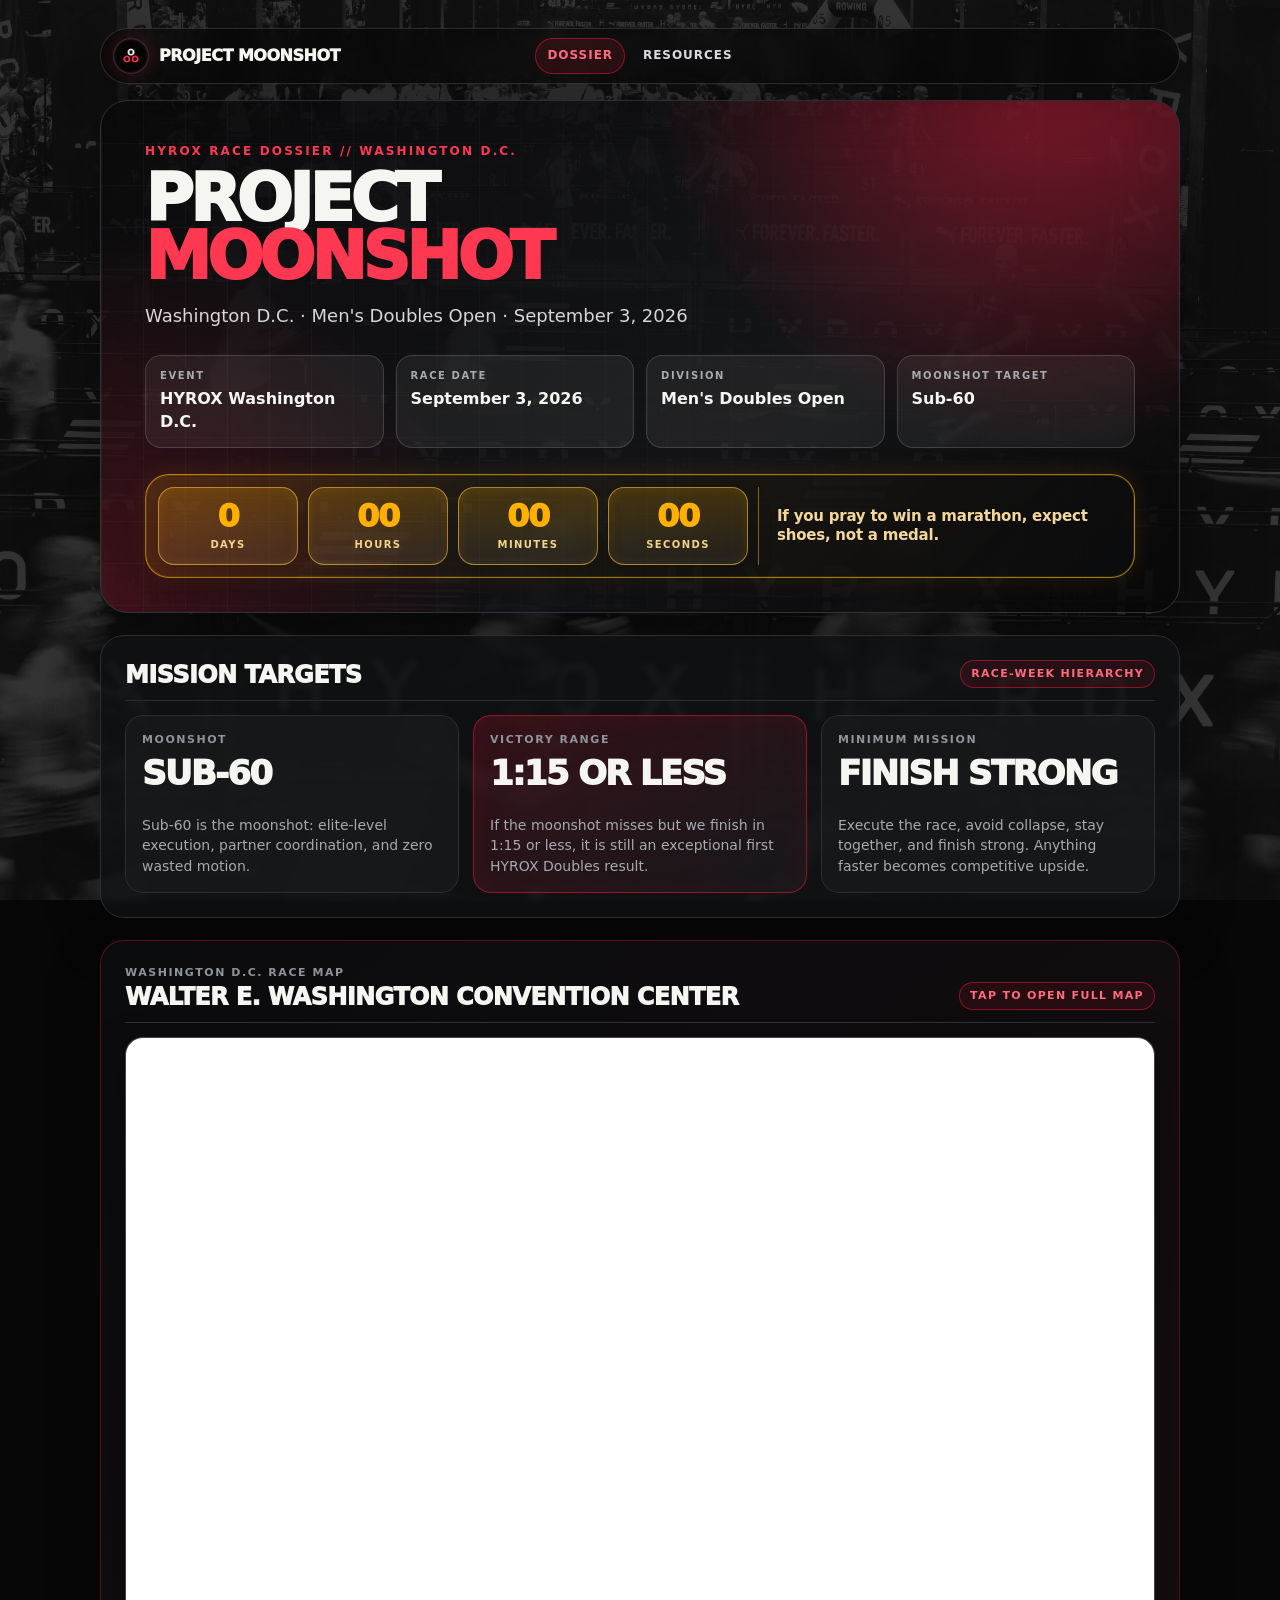
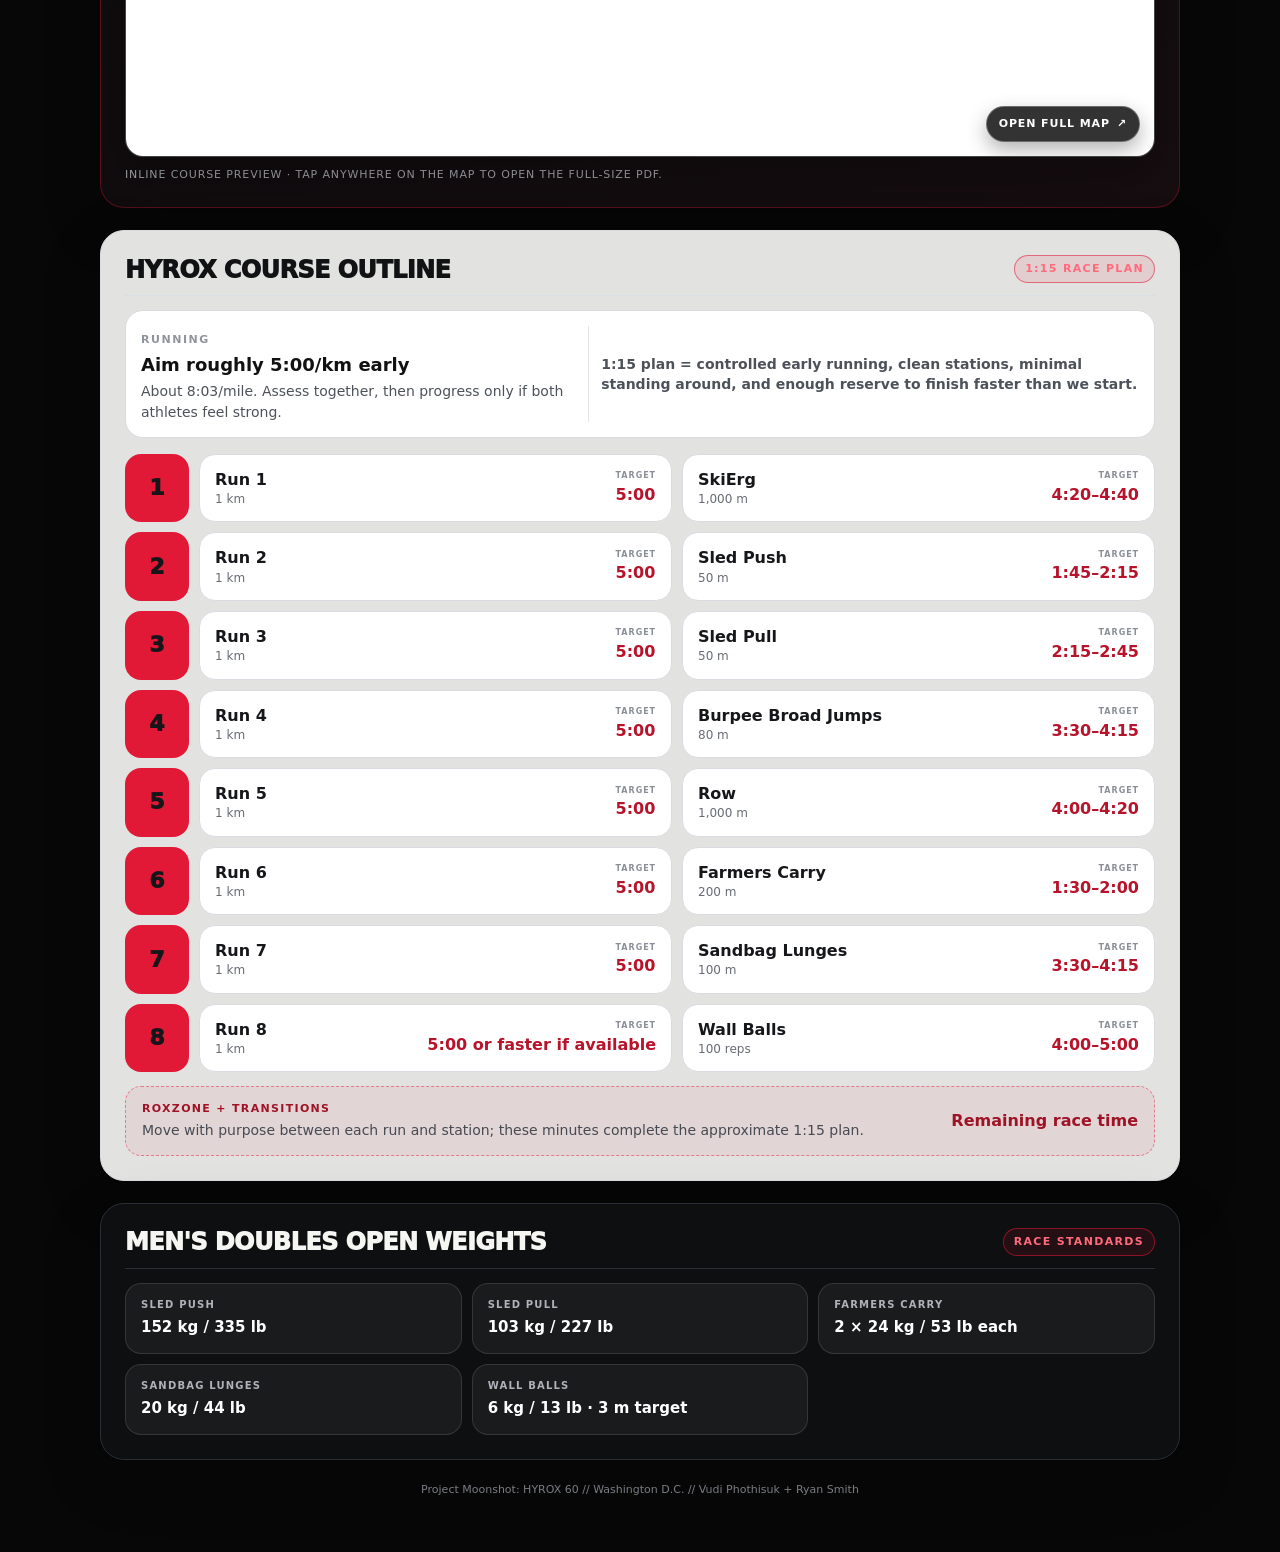
==== commit 8cee3869: "Remove operators section from public site" ====
--- a/index.html
+++ b/index.html
@@ -15,7 +15,6 @@
     <div class="nav-links" id="primary-nav-links" data-mobile-menu>
       <a class="active" href="index.html">Dossier</a>
       <a href="resources.html">Resources</a>
-      <a href="operators.html">Operators</a>
     </div>
   </nav>
 
--- a/styles.css
+++ b/styles.css
@@ -15,12 +15,12 @@
 body.page-resources{--page-bg-image:url("Hyrox 1.webp");--page-bg-position:left center;}
 a{color:inherit;}
 .doc{position:relative;z-index:2;width:1080px;max-width:calc(100vw - 32px);margin:0 auto;}
-.site-nav{position:sticky;top:12px;z-index:20;display:flex;align-items:center;justify-content:space-between;gap:16px;margin:0 auto 16px;padding:9px 12px;border:1px solid rgba(255,255,255,.14);border-radius:999px;background:rgba(7,7,7,.68);backdrop-filter:blur(12px);box-shadow:0 16px 48px rgba(0,0,0,.24);}
+.site-nav{position:sticky;top:12px;z-index:20;display:grid;grid-template-columns:1fr auto 1fr;align-items:center;gap:16px;margin:0 auto 16px;padding:9px 12px;border:1px solid rgba(255,255,255,.14);border-radius:999px;background:rgba(7,7,7,.68);backdrop-filter:blur(12px);box-shadow:0 16px 48px rgba(0,0,0,.24);}
 .brand{display:inline-flex;align-items:center;gap:10px;text-decoration:none;font-weight:950;text-transform:uppercase;letter-spacing:-.03em;white-space:nowrap;}
 .brand-mark{display:inline-grid;place-items:center;width:36px;height:36px;min-width:36px;border-radius:50%;background:rgba(7,7,7,.78);border:1px solid rgba(255,255,255,.16);box-shadow:0 0 0 1px rgba(225,25,55,.18) inset,0 0 18px rgba(225,25,55,.24);overflow:hidden;}
 .brand-mark-img{width:28px;height:28px;border-radius:50%;object-fit:cover;display:block;}
 .mobile-menu-toggle{display:none;appearance:none;border:0;background:transparent;color:inherit;font:inherit;}
-.nav-links{display:flex;align-items:center;gap:6px;flex-wrap:wrap;justify-content:flex-end;}
+.nav-links{display:flex;align-items:center;gap:6px;flex-wrap:wrap;justify-content:center;}
 .nav-links a{padding:8px 11px;border:1px solid transparent;border-radius:999px;color:#d9dbe0;text-decoration:none;font-size:12px;font-weight:850;text-transform:uppercase;letter-spacing:.08em;}
 .nav-links a:hover,.nav-links a.active{border-color:rgba(225,25,55,.55);background:rgba(225,25,55,.12);color:#ff6b7d;}
 .hero{position:relative;overflow:hidden;border:1px solid #31343a;border-radius:28px;padding:42px 44px 34px;background:
@@ -271,85 +271,6 @@
   .quote{font-size:18px;}
 }
 
-/* Operators dossier */
-body.page-operators{--page-bg-image:url("assets/ultra-1.jpg");--page-bg-position:right center;}
-body.page-operators::before{opacity:.26;filter:grayscale(100%) contrast(96%) brightness(.72);background-size:cover;}
-body.page-operators::after{background:radial-gradient(circle at 78% 18%,rgba(225,25,55,.16),transparent 30%),linear-gradient(90deg,rgba(5,5,5,.92) 0%,rgba(5,5,5,.78) 42%,rgba(5,5,5,.46) 100%);}
-.operators-doc{width:1120px;}
-.operators-hero{min-height:520px;display:flex;flex-direction:column;justify-content:flex-end;background:linear-gradient(90deg,rgba(8,8,9,.94),rgba(12,13,15,.84) 46%,rgba(10,10,10,.28)),radial-gradient(circle at 74% 18%,rgba(225,25,55,.23),transparent 34%),linear-gradient(rgba(8,8,8,.55),rgba(8,8,8,.55)),url("assets/ultra-1.jpg");background-size:cover;background-position:right center;border-color:rgba(255,255,255,.16);box-shadow:0 34px 100px rgba(0,0,0,.52),0 0 80px rgba(225,25,55,.1) inset;}
-.operators-hero:after{content:"";position:absolute;inset:0;background:linear-gradient(90deg,rgba(255,255,255,.035) 1px,transparent 1px),linear-gradient(rgba(255,255,255,.025) 1px,transparent 1px);background-size:44px 44px;mask-image:linear-gradient(90deg,rgba(0,0,0,.82),rgba(0,0,0,.42),transparent);pointer-events:none;}
-.operators-hero h1{max-width:780px;}
-.premium-card{position:relative;overflow:hidden;background:linear-gradient(135deg,rgba(255,255,255,.075),rgba(255,255,255,.026)),linear-gradient(180deg,rgba(20,22,26,.94),rgba(10,11,13,.92));border:1px solid rgba(255,255,255,.14);border-radius:26px;padding:24px;box-shadow:0 24px 70px rgba(0,0,0,.32);}
-.premium-card:before{content:"";position:absolute;inset:0;background:radial-gradient(circle at 94% 0%,rgba(255,176,0,.16),transparent 26%),radial-gradient(circle at 0% 100%,rgba(225,25,55,.19),transparent 30%);pointer-events:none;}
-.premium-card>*{position:relative;z-index:1;}
-.operator-card-header{display:flex;align-items:flex-start;justify-content:space-between;gap:16px;border-bottom:1px solid rgba(255,255,255,.1);padding-bottom:16px;margin-bottom:16px;}
-.operator-section-header h2{color:#fff;}
-.operator-card-grid,.operator-mission-grid{display:grid;grid-template-columns:repeat(2,minmax(0,1fr));gap:18px;}
-.operator-card{height:100%;}
-.operator-card-header h2{font-size:34px;color:#fff;}
-.operator-stat-grid{display:grid;grid-template-columns:repeat(4,minmax(0,1fr));gap:12px;}
-.kenny-stat-grid{grid-template-columns:repeat(3,minmax(0,1fr));}
-.vudi-stat-grid{grid-template-columns:repeat(2,minmax(0,1fr));}
-.vudi-card:before{background:radial-gradient(circle at 92% 0%,rgba(225,25,55,.18),transparent 28%),radial-gradient(circle at 0% 100%,rgba(255,176,0,.17),transparent 32%);}
-.operator-stat-grid div,.operator-summary-grid .meta-card{background:rgba(255,255,255,.055);border:1px solid rgba(255,255,255,.12);border-radius:16px;padding:14px;}
-.operator-stat-grid strong{display:block;margin-top:5px;color:#fff;font-size:17px;line-height:1.18;}
-.operator-brief{margin:18px 0 0;border-left:3px solid var(--amber);border-radius:14px;background:rgba(255,176,0,.08);padding:14px 16px;color:#f4d89a;font-size:18px;font-weight:850;letter-spacing:-.02em;}
-.operator-brief span{display:block;margin-bottom:3px;color:var(--amber);font-size:10px;text-transform:uppercase;letter-spacing:.16em;font-weight:950;}
-.operator-brief-secondary{margin-top:12px;border-left-color:var(--red2);background:rgba(225,25,55,.08);color:#ffd5dc;}
-.operator-brief-secondary span{color:#ff8d9e;}
-.operator-edit-section .upload-card,.operator-evidence-section .upload-card{box-shadow:0 12px 28px rgba(17,18,20,.06);}
-.operator-mission-form{display:flex;flex-direction:column;gap:16px;}
-.operator-mission-form .report-layout{grid-template-columns:1fr;}
-.operator-form-title{display:flex;align-items:flex-start;justify-content:space-between;gap:12px;border-bottom:1px solid #d9dde4;padding-bottom:12px;}
-.operator-form-title h3{margin:2px 0 0;color:#151619;font-size:24px;}
-.operator-metadata{grid-template-columns:repeat(3,1fr);}
-.vudi-metadata{grid-template-columns:repeat(2,minmax(0,1fr));}
-.evidence-metadata{grid-template-columns:repeat(4,1fr);}
-.operator-entry-list{display:grid;gap:14px;margin-top:18px;}
-.operator-entry-card .archive-card-body{grid-template-columns:repeat(2,minmax(0,1fr));}
-.operator-entry-card h3{margin:0;color:#fff;}
-.operator-entry-card .archive-summary{grid-column:1 / -1;}
-.operator-entry-field span{display:block;margin-bottom:3px;color:#aeb3bc;font-size:10px;text-transform:uppercase;letter-spacing:.12em;font-weight:950;}
-.operator-entry-field p{margin:0;color:#f2f4f7;font-size:13px;}
-.operator-timeline{display:grid;grid-template-columns:repeat(5,minmax(0,1fr));gap:12px;}
-.timeline-node{position:relative;overflow:hidden;min-height:150px;border:1px solid rgba(255,255,255,.13);border-radius:20px;background:linear-gradient(180deg,rgba(255,255,255,.065),rgba(255,255,255,.025));padding:16px;box-shadow:0 18px 44px rgba(0,0,0,.18);}
-.timeline-node:before{content:"";position:absolute;top:0;left:0;right:0;height:5px;background:rgba(255,255,255,.2);}
-.timeline-node.active:before{background:var(--red2);}.timeline-node.support:before{background:var(--amber);}.timeline-node.moonshot:before{background:linear-gradient(90deg,var(--red2),var(--amber));}
-.timeline-node span{display:block;color:#fff;font-size:18px;font-weight:950;text-transform:uppercase;letter-spacing:-.02em;line-height:1.05;}
-.timeline-node strong{display:inline-flex;margin-top:12px;border:1px solid rgba(255,176,0,.34);border-radius:999px;padding:5px 8px;color:#f4d89a;font-size:10px;text-transform:uppercase;letter-spacing:.11em;line-height:1.15;}
-.operator-summary-grid{display:grid;grid-template-columns:repeat(5,minmax(0,1fr));gap:12px;}
-.operator-summary-grid .meta-card{background:#fff;border-color:#d8dbe0;}
-.operator-summary-grid .meta-card .value{color:#151619;font-size:16px;line-height:1.2;}
-.operator-ethos-section{background:linear-gradient(135deg,rgba(225,25,55,.22),rgba(255,176,0,.08) 46%,rgba(255,255,255,.04));border-color:rgba(255,176,0,.26);}
-.operator-ethos{max-width:900px;margin:0 auto;text-align:center;color:#fff;font-size:32px;}
-
-
-.export-button{background:linear-gradient(135deg,var(--red),#ff7a00);border-color:rgba(255,176,0,.52);box-shadow:0 0 0 1px rgba(255,176,0,.12) inset,0 10px 28px rgba(225,25,55,.22);}
-.export-button:hover{transform:translateY(-1px);box-shadow:0 0 0 1px rgba(255,176,0,.18) inset,0 14px 34px rgba(225,25,55,.28);}
-.operator-journal-section{background:linear-gradient(135deg,rgba(255,255,255,.055),rgba(225,25,55,.09) 50%,rgba(255,176,0,.045));border-color:rgba(255,176,0,.24);}
-.operator-journal-grid{display:grid;grid-template-columns:repeat(2,minmax(0,1fr));gap:14px;margin-top:14px;}
-.operator-journal-card h3{margin:4px 0 0;color:#fff;font-size:24px;text-transform:uppercase;letter-spacing:-.03em;}
-.operator-journal-body .operator-entry-field.wide,.operator-entry-field.wide{grid-column:1 / -1;}
-.operator-journal-inputs textarea{min-height:118px;}
-
-@media (max-width:850px){
-  body.page-operators{--page-bg-position:center center;}
-  body.page-operators::after{background:linear-gradient(180deg,rgba(5,5,5,.84),rgba(5,5,5,.74));}
-  .operators-hero{min-height:460px;background-position:center center;padding-top:220px;}
-  .operator-card-grid,.operator-mission-grid,.operator-journal-grid,.operator-stat-grid,.kenny-stat-grid,.vudi-stat-grid,.operator-summary-grid,.operator-timeline,.operator-metadata,.vudi-metadata,.evidence-metadata,.operator-entry-card .archive-card-body{grid-template-columns:1fr;}
-  .operator-card-header,.operator-form-title{flex-direction:column;}
-  .operator-ethos{font-size:24px;}
-}
-
-@media (max-width:480px){
-  .operators-hero{min-height:420px;padding-top:190px;}
-  .operator-card-header h2{font-size:27px;}
-  .operator-brief{font-size:16px;}
-  .timeline-node{min-height:124px;}
-  .operator-ethos{font-size:21px;}
-}
-
-
 /* Compact mobile navigation: desktop remains controlled by the base .site-nav rules above. */
 @media (max-width:850px){
   .site-nav{position:sticky;top:10px;display:grid;grid-template-columns:auto minmax(0,1fr);align-items:center;justify-content:normal;gap:10px;margin-bottom:14px;padding:8px 10px;border-radius:22px;background:rgba(5,5,5,.72);backdrop-filter:blur(16px);box-shadow:0 18px 48px rgba(0,0,0,.34);}
@@ -375,139 +296,6 @@
   .mobile-menu-toggle{width:40px;height:40px;}
 }
 
-/* Kenny Operator Sandbox */
-body.page-operators{--page-bg-image:url("assets/ultra-1.jpg");--page-bg-position:right center;}
-.kenny-operator-hero{min-height:560px;background:linear-gradient(90deg,rgba(8,8,9,.96),rgba(12,13,15,.84) 48%,rgba(10,10,10,.24)),radial-gradient(circle at 72% 18%,rgba(225,25,55,.22),transparent 32%),linear-gradient(rgba(8,8,8,.36),rgba(8,8,8,.60)),url("assets/ultra-1.jpg");background-size:cover;background-position:right center;border-color:rgba(255,255,255,.18);box-shadow:0 38px 110px rgba(0,0,0,.56),0 0 90px rgba(225,25,55,.11) inset;}
-.kenny-operator-hero .subtitle strong{display:block;color:#fff;font-size:30px;line-height:1.05;text-transform:uppercase;letter-spacing:-.04em;margin-bottom:8px;}
-.operator-hero-tiles{grid-template-columns:repeat(5,1fr);}
-.operator-hero-tiles .meta-card{background:rgba(5,5,5,.52);backdrop-filter:blur(8px);}
-.operator-intro-section{background:linear-gradient(135deg,rgba(255,255,255,.06),rgba(225,25,55,.08),rgba(255,176,0,.045));border-color:rgba(255,176,0,.22);}
-.operator-principle{max-width:940px;margin:0;color:#f4f5f7;font-size:26px;line-height:1.18;font-weight:900;letter-spacing:-.045em;}
-.operator-sandbox-form{display:block;margin:0;padding:0;}
-.operator-sandbox-form input,.operator-sandbox-form textarea{width:100%;border:1px solid rgba(255,255,255,.14);border-radius:14px;background:rgba(5,5,5,.45);color:#fff;padding:11px 12px;font:inherit;font-size:14px;outline:none;box-shadow:0 0 0 1px rgba(225,25,55,.04) inset;}
-.operator-sandbox-form textarea{min-height:108px;resize:vertical;}
-.operator-sandbox-form input:focus,.operator-sandbox-form textarea:focus{border-color:rgba(255,176,0,.54);box-shadow:0 0 0 3px rgba(255,176,0,.10);}
-.operator-sandbox-form .section.light{background:linear-gradient(180deg,rgba(244,246,250,.98),rgba(229,233,240,.96));color:#151619;border-color:rgba(255,255,255,.72);}
-.operator-sandbox-form .section.light h2,.operator-sandbox-form .section.light h3{color:#151619;}
-.operator-sandbox-form .section.light .tag{background:rgba(225,25,55,.08);color:#a51125;border-color:rgba(225,25,55,.20);}
-.operator-sandbox-form .section.light .mission-copy,.operator-sandbox-form .section.light .light-note{color:#555d68;}
-.operator-sandbox-form .section.light input,.operator-sandbox-form .section.light textarea{background:#fff;color:#151619;border-color:#d8dce4;box-shadow:0 10px 24px rgba(17,18,20,.04);}
-.mission-copy{max-width:900px;margin:0 0 18px;color:#d7d9de;font-size:19px;font-weight:750;letter-spacing:-.02em;}
-.operator-field-grid,.operator-plan-grid,.operator-lessons-grid{display:grid;grid-template-columns:repeat(2,minmax(0,1fr));gap:14px;}
-.operator-plan-grid,.operator-lessons-grid{grid-template-columns:repeat(3,minmax(0,1fr));}
-.operator-edit-card,.operator-brief-tile{display:flex;flex-direction:column;gap:8px;border:1px solid rgba(255,255,255,.13);border-radius:20px;background:linear-gradient(180deg,rgba(255,255,255,.075),rgba(255,255,255,.028));padding:15px;box-shadow:0 18px 44px rgba(0,0,0,.16);}
-.section.light .operator-edit-card{background:#fff;border-color:#d8dce4;box-shadow:0 12px 26px rgba(17,18,20,.06);}
-.operator-edit-card span,.operator-brief-tile span,.checkpoint-card label{color:#aeb3bc;font-size:10px;text-transform:uppercase;letter-spacing:.14em;font-weight:950;}
-.section.light .operator-edit-card span{color:#5b6370;}
-.operator-edit-card.wide,.operator-brief-tile.wide,.red-flag-card{grid-column:1 / -1;}
-.operator-brief-grid{display:grid;grid-template-columns:repeat(3,minmax(0,1fr));gap:14px;}
-.operator-brief-tile{background:rgba(255,255,255,.055);}
-.checkpoint-timeline{display:grid;grid-template-columns:repeat(5,minmax(210px,1fr));gap:14px;overflow-x:auto;padding-bottom:4px;}
-.checkpoint-card{position:relative;display:flex;flex-direction:column;gap:10px;min-width:210px;border:1px solid rgba(255,255,255,.14);border-radius:22px;background:linear-gradient(180deg,rgba(255,255,255,.075),rgba(255,255,255,.028));padding:16px;box-shadow:0 18px 44px rgba(0,0,0,.20);}
-.checkpoint-card:before{content:"";position:absolute;top:0;left:16px;right:16px;height:4px;border-radius:0 0 999px 999px;background:linear-gradient(90deg,var(--red2),var(--amber));}
-.checkpoint-title span{display:block;color:var(--amber);font-size:10px;text-transform:uppercase;letter-spacing:.16em;font-weight:950;}
-.checkpoint-title strong{display:block;color:#fff;font-size:19px;line-height:1.02;text-transform:uppercase;letter-spacing:-.03em;}
-.checkpoint-card label{display:flex;flex-direction:column;gap:6px;color:#aeb3bc;}
-.checkpoint-card textarea{min-height:74px;}
-.operator-evidence-section .red-flag-card{border-color:rgba(225,25,55,.30);}
-.lessons-section{background:linear-gradient(135deg,rgba(255,255,255,.055),rgba(225,25,55,.07),rgba(255,176,0,.035));}
-.lesson-card textarea{min-height:132px;}
-.operator-export-section{padding:0;background:transparent;border:0;box-shadow:none;}
-.export-panel{display:flex;align-items:center;justify-content:space-between;gap:24px;border-color:rgba(255,176,0,.24);background:linear-gradient(135deg,rgba(225,25,55,.20),rgba(255,176,0,.08),rgba(255,255,255,.04));}
-.export-panel h2{margin:0;color:#fff;font-size:34px;letter-spacing:-.05em;}
-.export-panel p{max-width:650px;margin:10px 0 0;color:#d8dbe0;font-weight:750;}
-.operator-save-actions{flex:0 0 320px;justify-content:flex-end;}
-.operator-save-actions .light-note{width:100%;text-align:right;color:#b9bec7;}
-@media (max-width:1100px){.operator-plan-grid,.operator-lessons-grid,.operator-brief-grid{grid-template-columns:repeat(2,minmax(0,1fr));}.checkpoint-timeline{grid-template-columns:repeat(3,minmax(220px,1fr));}}
-@media (max-width:850px){.kenny-operator-hero{min-height:460px;background-position:center center;padding-top:220px;}.operator-principle{font-size:21px;}.operator-field-grid,.operator-plan-grid,.operator-lessons-grid,.operator-brief-grid,.operator-hero-tiles{grid-template-columns:1fr;}.checkpoint-timeline{grid-template-columns:1fr;overflow:visible;}.export-panel{flex-direction:column;align-items:flex-start;}.operator-save-actions{flex:initial;width:100%;}.operator-save-actions .light-note{text-align:left;}}
-
-/* Operator mission dashboard rebuild */
-.operator-nav{display:grid;grid-template-columns:auto minmax(0,1fr) auto;align-items:center;border-radius:28px;}
-.operator-nav .nav-links{justify-content:center;}
-.operator-selector-shell{display:flex;align-items:center;gap:8px;min-width:220px;border:1px solid rgba(255,176,0,.28);border-radius:999px;background:linear-gradient(135deg,rgba(255,176,0,.12),rgba(225,25,55,.10));padding:6px 10px 6px 13px;box-shadow:0 0 22px rgba(225,25,55,.12) inset;}
-.operator-selector-shell span{color:#ffcf70;font-size:10px;text-transform:uppercase;letter-spacing:.16em;font-weight:950;}
-.operator-selector-shell select{width:100%;appearance:none;border:0;background:transparent;color:#fff;font:inherit;font-size:12px;font-weight:950;text-transform:uppercase;letter-spacing:.04em;outline:none;cursor:pointer;}
-.operator-selector-shell select option{background:#101114;color:#fff;}
-.dashboard-priority-section{border-color:rgba(255,176,0,.30);background:linear-gradient(135deg,rgba(255,255,255,.07),rgba(225,25,55,.13) 45%,rgba(255,176,0,.07));box-shadow:0 24px 70px rgba(0,0,0,.26),0 0 60px rgba(225,25,55,.08) inset;}
-.mission-dashboard-grid{display:grid;grid-template-columns:minmax(300px,.9fr) minmax(420px,1.1fr);gap:18px;align-items:stretch;}
-.mission-progress-panel{position:relative;overflow:hidden;border:1px solid rgba(255,176,0,.30);border-radius:24px;background:radial-gradient(circle at 88% 8%,rgba(255,176,0,.20),transparent 34%),linear-gradient(180deg,rgba(5,5,5,.66),rgba(12,13,15,.88));padding:20px;box-shadow:0 18px 50px rgba(0,0,0,.25);}
-.mission-progress-panel:before{content:"";position:absolute;inset:0;background:linear-gradient(90deg,rgba(255,255,255,.04) 1px,transparent 1px),linear-gradient(rgba(255,255,255,.025) 1px,transparent 1px);background-size:32px 32px;mask-image:linear-gradient(135deg,rgba(0,0,0,.75),transparent);pointer-events:none;}
-.mission-progress-panel>*{position:relative;z-index:1;}
-.mission-progress-topline{display:flex;align-items:flex-start;justify-content:space-between;gap:18px;}
-.mission-progress-topline strong{display:block;color:#fff;font-size:72px;line-height:.86;font-weight:950;letter-spacing:-.08em;text-shadow:0 0 28px rgba(225,25,55,.22);}
-.mission-progress-topline span{border:1px solid rgba(255,176,0,.38);border-radius:999px;background:rgba(255,176,0,.11);color:#ffcf70;padding:8px 11px;font-size:12px;text-transform:uppercase;letter-spacing:.12em;font-weight:950;white-space:nowrap;}
-.mission-progress-track{height:24px;margin:22px 0 18px;border:1px solid rgba(255,255,255,.14);border-radius:999px;background:rgba(255,255,255,.07);overflow:hidden;box-shadow:0 0 0 1px rgba(0,0,0,.32) inset;}
-.mission-progress-track span{display:block;height:100%;border-radius:999px;background:linear-gradient(90deg,var(--red),var(--red2),var(--amber));box-shadow:0 0 22px rgba(255,176,0,.35);transition:width .28s ease;}
-.mission-progress-stats{display:grid;grid-template-columns:repeat(3,1fr);gap:10px;}
-.mission-progress-stats div{border:1px solid rgba(255,255,255,.12);border-radius:16px;background:rgba(255,255,255,.055);padding:12px;}
-.mission-progress-stats span,.operator-log-field span,.operator-record-field span{display:block;color:#aeb3bc;font-size:10px;text-transform:uppercase;letter-spacing:.14em;font-weight:950;}
-.mission-progress-stats strong{display:block;margin-top:5px;color:#fff;font-size:16px;line-height:1.1;}
-.compact-brief-grid{grid-template-columns:repeat(2,minmax(0,1fr));}
-.brief-save-actions{display:flex;align-items:center;justify-content:flex-end;gap:12px;margin-top:16px;}
-.training-timeline{display:grid;grid-template-columns:repeat(9,minmax(170px,1fr));gap:12px;overflow-x:auto;padding-bottom:6px;}
-.training-block{position:relative;min-height:190px;border:1px solid rgba(255,255,255,.14);border-radius:22px;background:linear-gradient(180deg,rgba(255,255,255,.07),rgba(255,255,255,.025));padding:16px;box-shadow:0 16px 38px rgba(0,0,0,.22);}
-.training-block.completed{border-color:rgba(50,213,131,.28);background:linear-gradient(180deg,rgba(50,213,131,.12),rgba(255,255,255,.025));}
-.training-block.active{border-color:rgba(255,176,0,.52);background:linear-gradient(180deg,rgba(255,176,0,.18),rgba(225,25,55,.08));box-shadow:0 18px 48px rgba(255,176,0,.10),0 0 0 1px rgba(255,176,0,.10) inset;}
-.training-indicator{display:grid;place-items:center;width:34px;height:34px;border-radius:50%;border:1px solid rgba(255,255,255,.18);background:rgba(5,5,5,.52);color:#fff;font-weight:950;margin-bottom:14px;}
-.training-block.completed .training-indicator{color:#9ff4c1;border-color:rgba(50,213,131,.42);}
-.training-block.active .training-indicator{color:#ffcf70;border-color:rgba(255,176,0,.55);box-shadow:0 0 18px rgba(255,176,0,.22);}
-.training-block span{display:block;color:#ffcf70;font-size:10px;text-transform:uppercase;letter-spacing:.16em;font-weight:950;}
-.training-block strong{display:block;margin-top:6px;color:#fff;font-size:20px;line-height:1.02;text-transform:uppercase;letter-spacing:-.04em;}
-.training-block p{margin:12px 0 0;color:#d6d9df;font-size:13px;font-weight:750;}
-.training-block em{position:absolute;left:16px;bottom:14px;color:#aeb3bc;font-size:11px;font-style:normal;text-transform:uppercase;letter-spacing:.12em;font-weight:950;}
-.mission-log-section,.operator-insights-section,.decisions-section{background:linear-gradient(135deg,rgba(255,255,255,.055),rgba(225,25,55,.08) 48%,rgba(255,176,0,.04));border-color:rgba(255,255,255,.12);}
-.operator-log-form,.insight-form,.decision-form{display:grid;gap:14px;}
-.operator-log-field{display:flex;flex-direction:column;gap:8px;}
-.operator-log-field textarea,.operator-edit-card textarea{width:100%;border:1px solid rgba(255,255,255,.14);border-radius:18px;background:rgba(5,5,5,.50);color:#fff;padding:14px 15px;font:inherit;font-size:15px;outline:none;resize:vertical;box-shadow:0 0 0 1px rgba(225,25,55,.04) inset;}
-.operator-log-field textarea{min-height:220px;}
-.operator-log-field textarea:focus,.operator-edit-card textarea:focus{border-color:rgba(255,176,0,.54);box-shadow:0 0 0 3px rgba(255,176,0,.10);}
-.three-field-grid{display:grid;grid-template-columns:repeat(3,minmax(0,1fr));gap:14px;}
-.three-field-grid .operator-edit-card{background:rgba(255,255,255,.055);}
-.record-card-list{display:grid;gap:12px;margin-top:18px;}
-.three-card-list{grid-template-columns:repeat(2,minmax(0,1fr));}
-.operator-record-card{border:1px solid rgba(255,255,255,.13);border-radius:20px;background:linear-gradient(180deg,rgba(255,255,255,.065),rgba(255,255,255,.026));padding:16px;box-shadow:0 16px 38px rgba(0,0,0,.20);}
-.operator-record-date{margin-bottom:12px;color:#ffcf70;font-size:11px;text-transform:uppercase;letter-spacing:.14em;font-weight:950;}
-.operator-record-field{margin-top:10px;}
-.operator-record-field p{margin:5px 0 0;color:#f2f4f7;white-space:pre-wrap;}
-.empty-record-note{margin:0;border:1px dashed rgba(255,255,255,.16);border-radius:18px;padding:16px;color:#aeb3bc;background:rgba(255,255,255,.035);font-weight:750;}
-.future-arc-section{background:linear-gradient(135deg,rgba(255,255,255,.045),rgba(255,176,0,.045));}
-@media (max-width:1100px){.operator-nav{grid-template-columns:auto auto;}.operator-nav .nav-links{grid-column:1 / -1;order:3;}.operator-selector-shell{justify-self:end;}.mission-dashboard-grid{grid-template-columns:1fr;}.training-timeline{grid-template-columns:repeat(5,minmax(180px,1fr));}.three-field-grid,.three-card-list{grid-template-columns:1fr;}}
-@media (max-width:850px){.operator-nav{grid-template-columns:auto minmax(0,1fr);}.operator-nav .operator-selector-shell{grid-column:1 / -1;width:100%;justify-self:stretch;}.operator-nav .nav-links{grid-column:1 / -1;}.operator-selector-shell{min-width:0;}.mission-progress-topline{flex-direction:column;}.mission-progress-stats,.compact-brief-grid{grid-template-columns:1fr;}.training-timeline{grid-template-columns:1fr;overflow:visible;}.brief-save-actions{align-items:flex-start;justify-content:flex-start;flex-direction:column;}}
-
-/* Operators mission dossier refinements */
-.operator-selector-shell{position:relative;align-items:flex-start;flex-direction:column;gap:3px;min-width:245px;border-radius:18px;padding:10px 38px 10px 14px;background:linear-gradient(135deg,rgba(12,13,15,.92),rgba(225,25,55,.16) 54%,rgba(255,176,0,.10));transition:border-color .18s ease,box-shadow .18s ease,transform .18s ease;}
-.operator-selector-shell:after{content:"⌄";position:absolute;right:14px;bottom:11px;color:#ffcf70;font-size:18px;line-height:1;pointer-events:none;}
-.operator-selector-shell:hover,.operator-selector-shell:focus-within{border-color:rgba(255,176,0,.58);box-shadow:0 0 28px rgba(255,176,0,.14),0 0 22px rgba(225,25,55,.16) inset;transform:translateY(-1px);}
-.operator-selector-shell select{font-size:14px;letter-spacing:.08em;line-height:1.1;}
-.export-dossier-button{background:linear-gradient(135deg,var(--amber),#ffcf70);color:#17110a;border-color:rgba(255,207,112,.72);box-shadow:0 14px 32px rgba(255,176,0,.18);}
-.export-dossier-button:hover{filter:brightness(1.05);box-shadow:0 18px 38px rgba(255,176,0,.26);}
-.operator-brief-tile select{width:100%;border:1px solid rgba(255,255,255,.14);border-radius:14px;background:rgba(5,5,5,.42);color:#fff;padding:11px 12px;font:inherit;font-size:15px;font-weight:850;outline:none;}
-.operator-brief-tile select:focus{border-color:rgba(255,176,0,.54);box-shadow:0 0 0 3px rgba(255,176,0,.10);}
-.mission-health-badge{display:inline-flex;align-items:center;width:max-content;border:1px solid rgba(255,176,0,.34);border-radius:999px;background:rgba(255,176,0,.10);padding:6px 10px;color:#ffcf70!important;font-size:12px!important;letter-spacing:.10em;text-transform:uppercase;}
-.week-progress-row{display:grid;grid-template-columns:repeat(9,minmax(54px,1fr));gap:7px;margin:-2px 0 18px;}
-.week-chip{min-height:54px;border:1px solid rgba(255,255,255,.13);border-radius:14px;background:rgba(255,255,255,.045);padding:8px 6px;text-align:center;}
-.week-chip span{display:block;color:#cfd3da;font-size:9px;text-transform:uppercase;letter-spacing:.10em;font-weight:950;}
-.week-chip strong{display:block;margin-top:6px;color:#8c929d;font-size:10px;line-height:1;font-weight:950;}
-.week-chip.completed{border-color:rgba(50,213,131,.36);background:rgba(50,213,131,.10);}
-.week-chip.completed strong{color:#9ff4c1;font-size:18px;}
-.week-chip.active{border-color:rgba(255,176,0,.62);background:linear-gradient(180deg,rgba(255,176,0,.20),rgba(225,25,55,.10));box-shadow:0 0 22px rgba(255,176,0,.18);}
-.week-chip.active span,.week-chip.active strong{color:#ffcf70;}
-.checkpoint-section{background:linear-gradient(135deg,rgba(255,255,255,.05),rgba(255,176,0,.055) 45%,rgba(225,25,55,.055));border-color:rgba(255,176,0,.20);}
-.checkpoint-compact-field{border-top:1px solid rgba(255,255,255,.10);padding-top:10px;}
-.checkpoint-compact-field span{display:block;margin-bottom:4px;color:#aeb3bc;font-size:10px;text-transform:uppercase;letter-spacing:.14em;font-weight:950;}
-.checkpoint-compact-field p{margin:0;color:#eef1f5;font-size:13px;line-height:1.35;}
-.mission-log-section{background:linear-gradient(135deg,rgba(255,255,255,.055),rgba(225,25,55,.08) 48%,rgba(255,176,0,.04));border-color:rgba(255,255,255,.12);}
-.mission-log-grid{display:grid;grid-template-columns:repeat(2,minmax(0,1fr));gap:14px;}
-.captain-log-field textarea{min-height:180px;}
-.mission-log-list .captain-log-card{display:block;}
-.mission-log-list .operator-record-date{display:flex;align-items:center;justify-content:space-between;gap:12px;margin-bottom:12px;}
-.mission-log-list .operator-record-date span,.mission-log-list .operator-record-date strong{display:block;}
-.captain-log-entry{margin:0;color:#f2f4f7;font-size:16px;line-height:1.55;white-space:pre-wrap;}
-.mission-log-success-note{min-height:18px;opacity:0;transform:translateY(3px);transition:opacity .35s ease,transform .35s ease;color:#9ff4c1!important;font-weight:900;letter-spacing:.08em;text-transform:uppercase;}
-.mission-log-success-note.is-visible{opacity:1;transform:translateY(0);}
-@media (max-width:1100px){.week-progress-row{grid-template-columns:repeat(5,minmax(54px,1fr));}.mission-log-grid{grid-template-columns:1fr;}}
-@media (max-width:850px){.week-progress-row{grid-template-columns:repeat(3,minmax(54px,1fr));}.operator-selector-shell{align-items:flex-start;}}
-
 /* Race-week command center */
 @media (max-width:850px){
   .target-card{min-height:0;}
